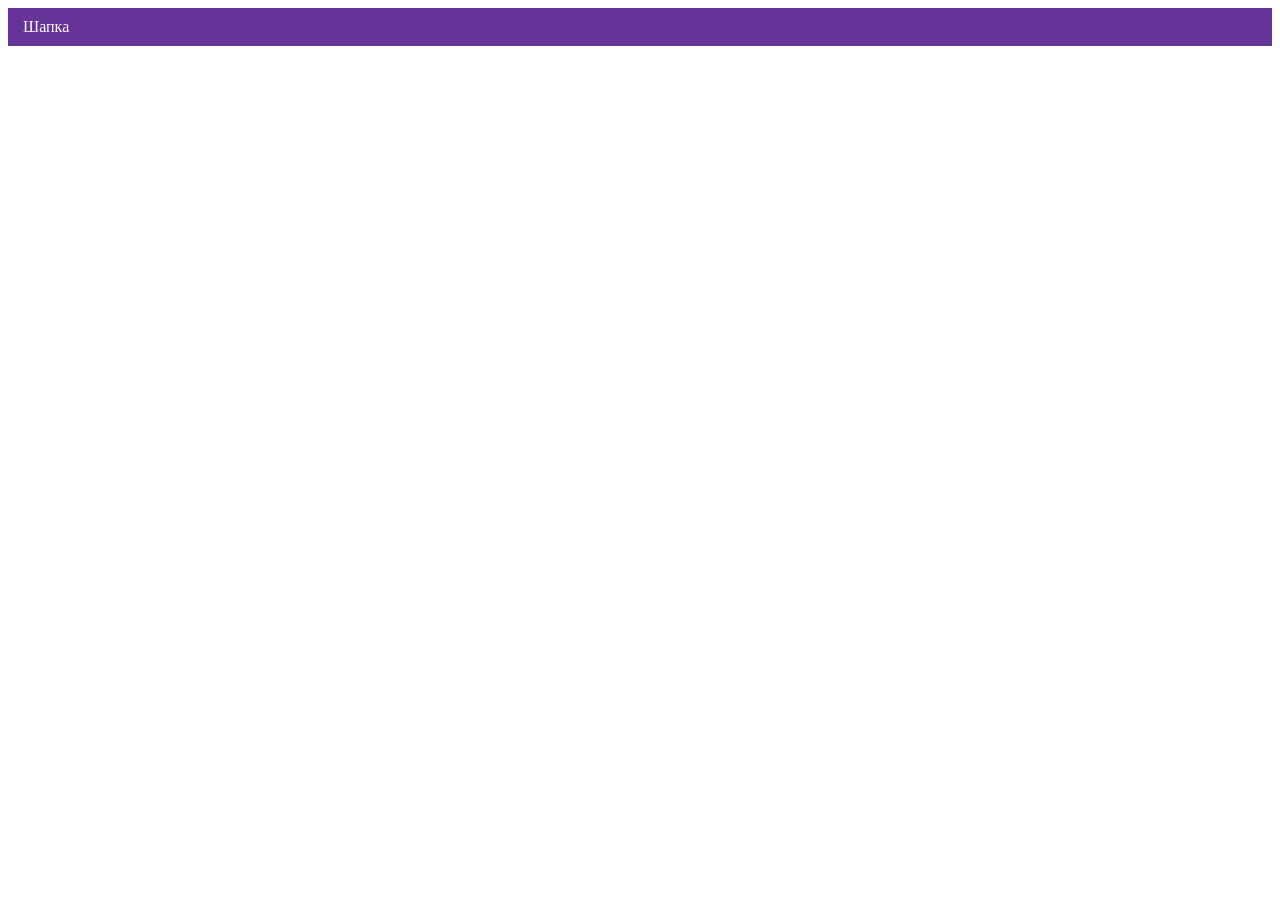
==== index.html @ cd7aca1b "Deploying to gh-pages from @ htmlacademy-adaptive/2520785-cat-energy-2@93a1eac85965c2b745ac8c2074617" ====
<!DOCTYPE html><html class="page" lang="ru"><head><meta charset="UTF-8"><title>Название проекта</title><meta name="viewport" content="width=device-width,initial-scale=1"><link rel="stylesheet" href="styles/styles.css"><script src="scripts/index.js" defer="defer"></script></head><body class="page__body"><header class="header">Шапка</header></body></html>
---- styles/styles.css ----
.header{color:#fff;background-color:#639;padding:10px 15px}
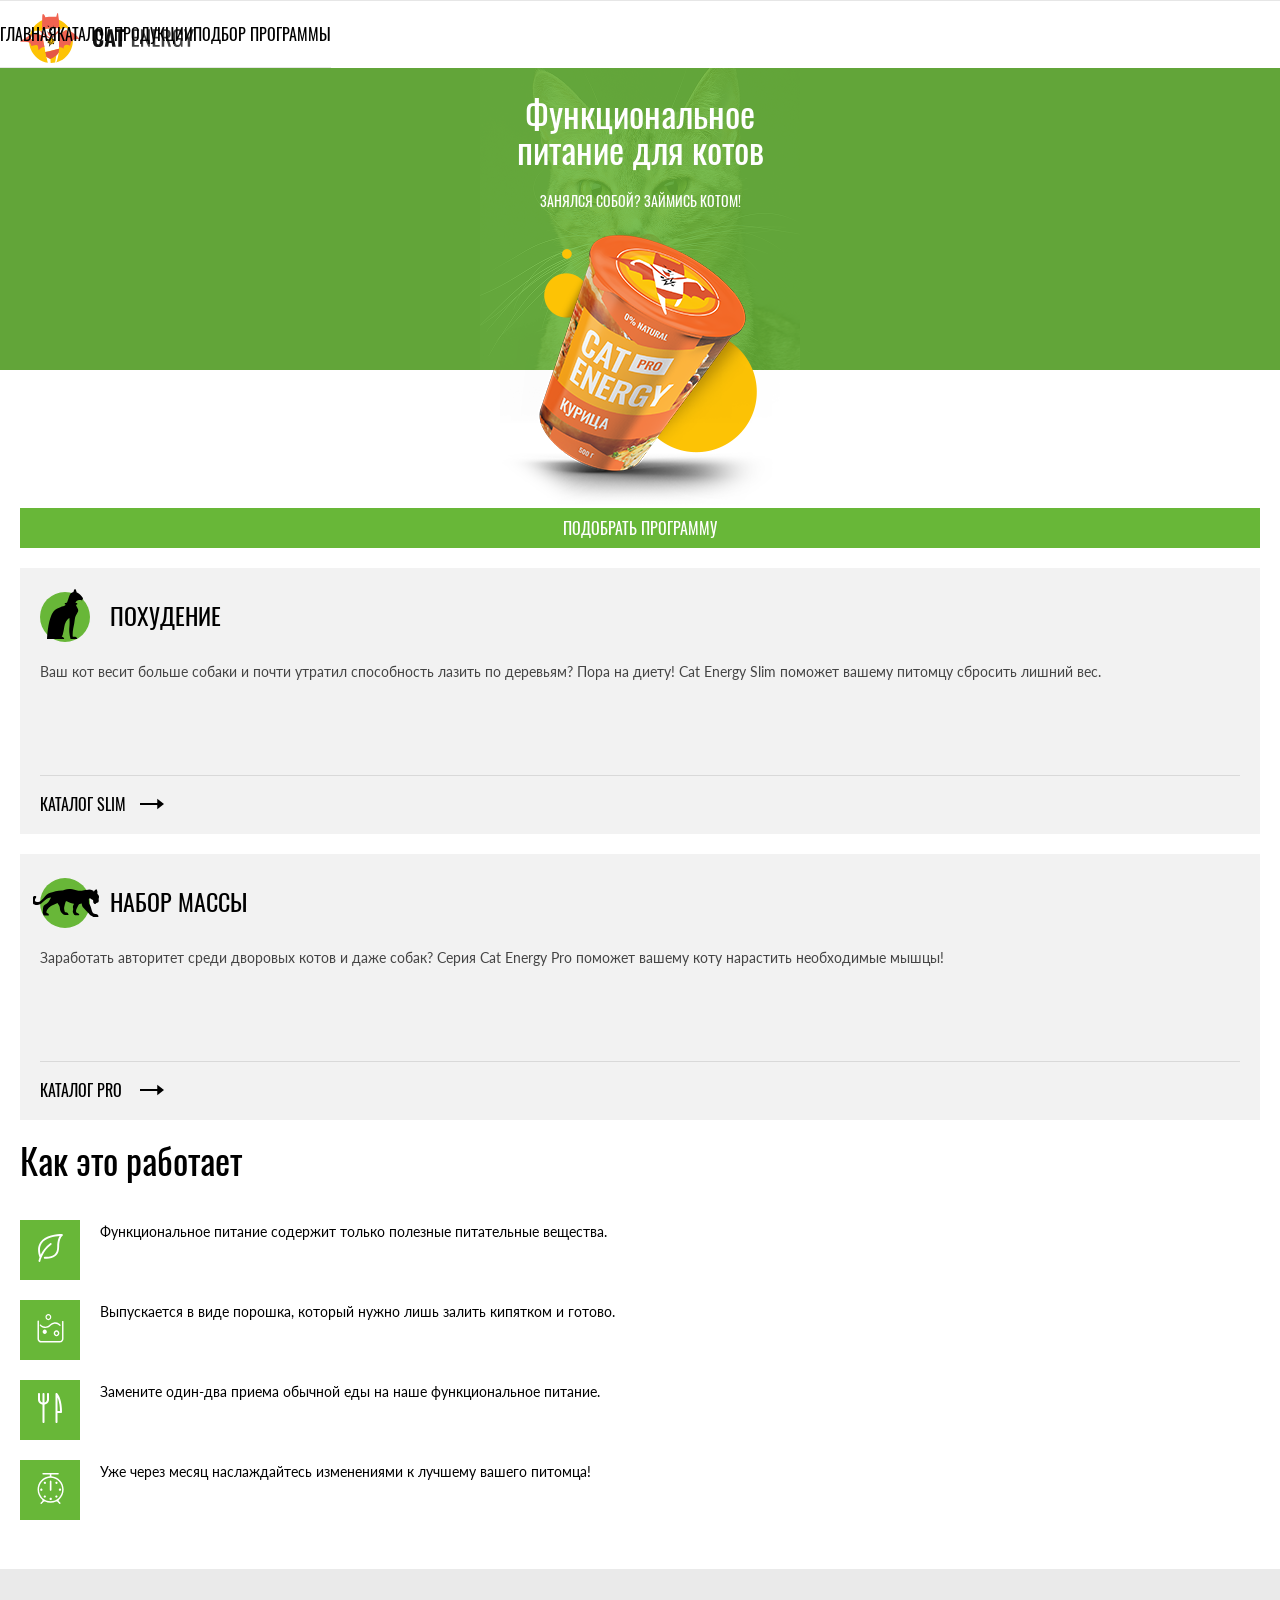
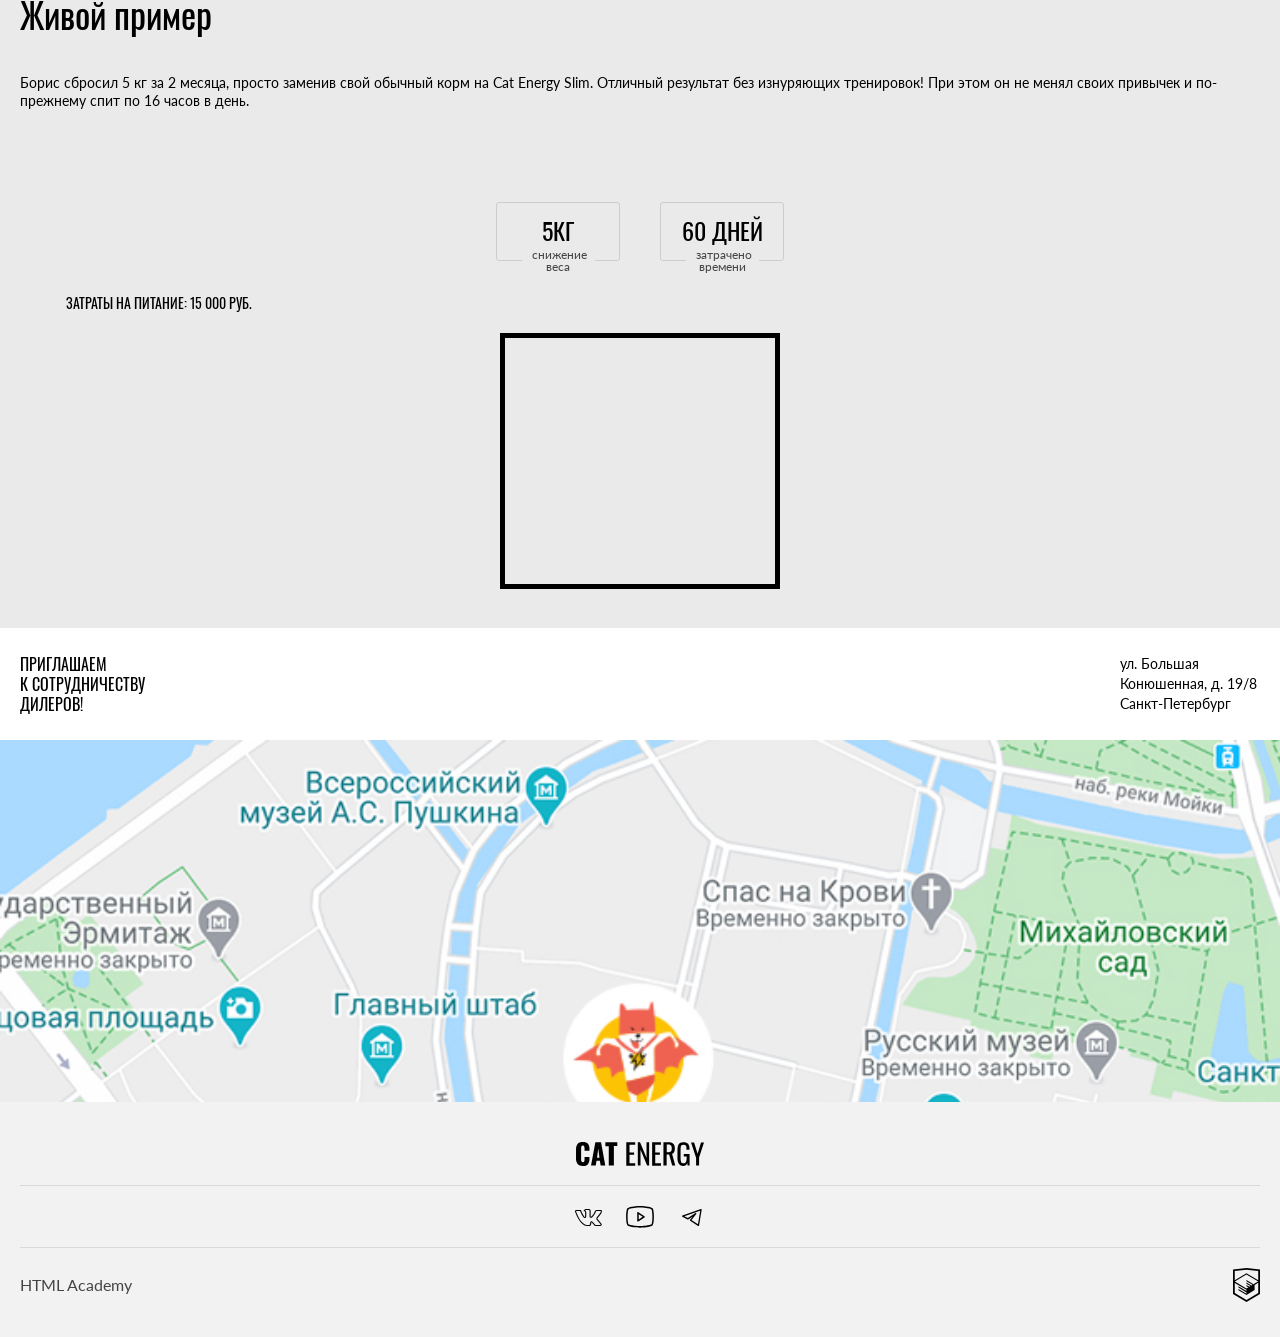
==== commit 9c3f1748: "Deploying to gh-pages from @ htmlacademy-adaptive/2520785-cat-energy-2@ccb6a900a3349c377609e017185e6" ====
--- a/index.html
+++ b/index.html
@@ -1 +1 @@
-<!DOCTYPE html><html class="page" lang="ru"><head><meta charset="UTF-8"><title>Название проекта</title><meta name="viewport" content="width=device-width,initial-scale=1"><link rel="stylesheet" href="styles/styles.css"><script src="scripts/index.js" defer="defer"></script></head><body class="page__body"><header class="header">Шапка</header></body></html>+<!DOCTYPE html><html class="page" lang="ru"><head><meta charset="UTF-8"><title>Название проекта</title><meta name="viewport" content="width=device-width,initial-scale=1"><link rel="stylesheet" href="styles/styles.css"><script src="scripts/index.js" defer="defer"></script></head><body class="page__body"><header class="header"><a class="logo header__logo" href="#"><picture><source media="(min-width: 1440px)" srcset="./images/logo/desktop.svg"><source media="(min-width: 768px)" srcset="./images/logo/tablet.svg"><img class="logo__img" src="./images/logo/mobile.svg" alt="Логотип"></picture></a><nav class="nav nav--closed"><button class="nav__toggle"><span class="visually-hidden"></span></button><ul class="nav__list menu"><li class="menu__item"><a href="#" class="menu__link">главная</a></li><li class="menu__item"><a href="#" class="menu__link">каталог продукции</a></li><li class="menu__item"><a href="#" class="menu__link">подбор программы</a></li></ul></nav></header><main><section class="product"><div class="product__wrapper"><div class="product__block"><h1 class="product__title">Функциональное питание для котов</h1><p class="product__text">занялся собой? займись котом!</p></div></div><a class="product__button" href="#">подобрать программу</a></section><section class="programs"><h2 class="visually-hidden"></h2><ul class="program__list"><li class="program__item program"><h3 class="program__title program--slim">похудение</h3><p class="program__text">Ваш кот весит больше собаки и почти утратил способность лазить по деревьям? Пора на диету! Cat Energy Slim поможет вашему питомцу сбросить лишний вес.</p><a class="program__link" href="#">каталог slim</a></li></ul></section><section class="programs"><h2 class="visually-hidden"></h2><ul class="program__list"><li class="program__item program"><h3 class="program__title program--gain">набор массы</h3><p class="program__text">Заработать авторитет среди дворовых котов и даже собак? Серия Cat Energy Pro поможет вашему коту нарастить необходимые мышцы!</p><a class="program__link" href="#">каталог pro</a></li></ul></section><section class="info"><h2 class="visually-hidden"></h2><ul class="info__list"><h3 class="info__title">Как это работает</h3><li class="info__item info--nutrients">Функциональное питание содержит только полезные питательные вещества.</li><li class="info__item info--powder">Выпускается в виде порошка, который нужно лишь залить кипятком и готово.</li><li class="info__item info--eat">Замените один-два приема обычной еды на наше функциональное питание.</li><li class="info__item info--changes">Уже через месяц наслаждайтесь изменениями к лучшему вашего питомца!</li></ul></section><section class="result"><h2 class="result__title">Живой пример</h2><p class="result__text">Борис сбросил 5 кг за 2 месяца, просто заменив свой обычный корм на Cat Energy Slim. Отличный результат без изнуряющих тренировок! При этом он не менял своих привычек и по-прежнему спит по 16 часов в день.</p><div class="result__block"><dl class="result__list"><dt class="result__item">5кг</dt><dd class="result__activity">снижение веса</dd></dl><dl class="result__list"><dt class="result__item">60 дней</dt><dd class="result__activity">затрачено времени</dd></dl></div><p class="result__cost">затраты на питание: 15 000 руб.</p><div class="result__wrap"></div></section></main><footer class="footer"><div class="footer__invite"><address class="footer__address"><p class="footer__text">приглашаем к&nbsp;сотрудничеству дилеров!</p><p class="footer__address__text">ул. Большая Конюшенная, д. 19/8 Санкт-Петербург</p></address></div><div class="footer__map"><div class="footer__map__google"><iframe class="footer__map__card" src="https://www.google.com/maps/embed?pb=!1m18!1m12!1m3!1d1998.599104784696!2d30.320508377668784!3d59.93879417491515!2m3!1f0!2f0!3f0!3m2!1i1024!2i768!4f13.1!3m3!1m2!1s0x4696310fca5afc31%3A0xa24b26c0d196de71!2z0JHQvtC70YzRiNCw0Y8g0JrQvtC90Y7RiNC10L3QvdCw0Y8g0YPQuy4sIDE5LCDQodCw0L3QutGCLdCf0LXRgtC10YDQsdGD0YDQsywgMTkxMTg2!5e0!3m2!1sru!2sru!4v1745087944898!5m2!1sru!2sru" width="320" height="362" style="border:0;" allowfullscreen="" loading="lazy" referrerpolicy="no-referrer-when-downgrade"></iframe></div><div class="footer__map__static"><picture><source media="(min-width: 1440px)" srcset="./images/map/footer-map-desktop.jpg"><source media="(min-width: 768px)" srcset="./images/map/footer-map-tablet.jpg"><img class="footer__map__picture" src="./images/map/footer-map-mobile.jpg" alt="Карта"></picture></div></div><div class="footer__block"><a class="footer__block__logo" href="#"><svg width="128" height="24" viewBox="0 0 128 24" xmlns="http://www.w3.org/2000/svg"><g clip-path="url(#clip0_156807_322)"><path d="M1.6236 21.9574C0.489608 20.2815 -0.0733133 18.2722 0.0213584 16.2383V7.7617C-0.115966 5.70593 0.411707 3.66097 1.52346 1.94043C2.62499 0.612766 4.32737 0 6.83086 0C9.33436 0 10.9366 0.612766 11.938 1.73617C13.0252 3.15904 13.56 4.9407 13.4401 6.74043V8.78298H8.53324V6.43404C8.57287 5.73932 8.47057 5.04378 8.23282 4.39149C8.10574 4.12819 7.90433 3.90969 7.65449 3.76409C7.40465 3.61849 7.11781 3.55245 6.83086 3.57447C6.12989 3.57447 5.62919 3.77872 5.42891 4.28936C5.20237 5.015 5.10073 5.77516 5.12849 6.53617V17.4638C5.0756 18.2022 5.21373 18.9417 5.52905 19.6085C5.72933 20.1192 6.23003 20.3234 6.931 20.3234C7.63198 20.3234 8.03254 20.1192 8.23282 19.6085C8.4605 18.9183 8.56232 18.1914 8.53324 17.4638V15.0128H13.4401V17.0553C13.5419 18.8844 13.0103 20.6918 11.938 22.1617C10.9366 23.3872 9.23422 24 6.83086 24C4.42751 23.8979 2.62499 23.2851 1.6236 21.9574Z"/><path d="M19.3483 0.306396H25.0563L29.2622 23.5915H24.6557L23.8546 18.6894H20.55L19.7489 23.5915H15.0423L19.3483 0.306396ZM23.454 15.6255L22.2524 6.53618L21.0507 15.6255H23.454Z"/><path d="M32.767 4.18725H29.3623V0.306396H41.2789V4.08512H37.8742V23.5915H32.767V4.18725Z"/><path d="M50.3916 0.306396H59.2039V2.75746H53.496V10.417H58.1024V12.766H53.496V21.3447H59.2039V23.6936H50.2915V0.306396H50.3916Z"/><path d="M61.8076 0.306396H64.0107L70.5198 15.7277V0.306396H73.1234V23.5915H71.1206L64.5114 7.65959V23.5915H61.8076V0.306396Z"/><path d="M76.1276 0.306396H84.9399V2.75746H79.2319V10.417H83.8383V12.766H79.2319V21.3447H84.9399V23.6936H76.1276V0.306396Z"/><path d="M87.5435 0.306296H92.1499C93.962 0.178639 95.7629 0.682798 97.2571 1.73608C98.3586 2.65523 98.8593 4.28927 98.8593 6.43396C98.8593 9.39566 97.958 11.234 96.0554 11.8467L99.2599 23.4893H96.1555L93.1513 12.5616H90.6478V23.4893H87.4434V0.306296H87.5435ZM91.9497 10.3148C92.982 10.4016 94.011 10.1121 94.8537 9.49778C95.4546 8.98715 95.755 7.96587 95.755 6.43396C95.7827 5.67295 95.6811 4.91279 95.4546 4.18715C95.2292 3.66645 94.8421 3.23582 94.353 2.96162C93.6633 2.64108 92.9062 2.50069 92.1499 2.5531H90.748V10.2127H91.9497V10.3148Z"/><path d="M102.865 21.8554C101.824 20.0697 101.335 18.0053 101.463 15.932V8.17025C101.438 6.69026 101.607 5.21349 101.964 3.77876C102.299 2.70664 102.967 1.77469 103.866 1.12344C104.984 0.448453 106.274 0.128462 107.571 0.204291C109.674 0.204291 111.177 0.714929 112.078 1.83833C113.115 3.32172 113.61 5.12795 113.48 6.94472V7.76174H110.476V7.04684C110.48 6.19152 110.413 5.33736 110.275 4.49365C110.191 3.96049 109.903 3.48313 109.474 3.16599C108.911 2.78921 108.243 2.60993 107.571 2.65535C106.853 2.60843 106.143 2.82587 105.569 3.26812C105.333 3.47055 105.141 3.71989 105.003 4.00086C104.865 4.28184 104.785 4.58853 104.768 4.90216C104.636 5.81517 104.569 6.73673 104.567 7.65961V16.3405C104.493 17.663 104.698 18.9863 105.168 20.2213C105.569 21.0383 106.37 21.3447 107.571 21.3447C108.046 21.405 108.527 21.3208 108.955 21.1028C109.383 20.8847 109.737 20.5425 109.975 20.1192C110.504 18.8277 110.743 17.432 110.676 16.0341V14.4H107.772V12.0511H113.58V23.5915H111.577L111.277 20.9362C111.014 21.8261 110.467 22.601 109.724 23.1376C108.98 23.6742 108.081 23.9419 107.171 23.8979C106.343 23.9475 105.517 23.7869 104.765 23.4304C104.014 23.0739 103.361 22.5327 102.865 21.8554Z"/><path d="M119.989 15.4212L115.082 0.408447H118.086L121.591 11.6425L124.996 0.408447H128L123.093 15.4212V23.5914H120.089V15.4212H119.989Z"/></g><defs><clipPath id="clip0_156807_322"><rect width="128" height="24"/></clipPath></defs></svg></a><ul class="footer__logo__list"><li class="footer__logo__item"><a class="footer__logo__wrap" href="vkontakte.ru"><svg width="28" height="22" viewBox="0 0 28 22" xmlns="http://www.w3.org/2000/svg"><path d="M1 5.33876C1 4.48373 1.5151 4.02268 2.54531 3.95562L6.51515 3.98077C6.78158 3.98077 6.95921 4.10651 7.04802 4.35799C7.45655 5.61538 7.91392 6.70094 8.42014 7.61465C8.92637 8.52835 9.58801 9.58038 10.4051 10.7707C10.4761 10.9216 10.5916 10.997 10.7514 10.997C10.8758 10.997 10.9735 10.9384 11.0445 10.821L11.1244 10.5444L11.1511 6.19379C11.1511 5.89201 11.0756 5.69083 10.9246 5.59024C10.7736 5.48965 10.4939 5.4142 10.0853 5.36391C9.76563 5.31361 9.60577 5.12919 9.60577 4.81065C9.60577 4.74359 9.61465 4.69329 9.63241 4.65976C10.0054 3.57002 11.0711 3.02515 12.8296 3.02515L14.3216 3C14.9966 3 15.5561 3.15927 16.0001 3.47781C16.4442 3.79635 16.6662 4.29931 16.6662 4.98669V10.6953C16.7906 10.7791 16.906 10.821 17.0126 10.821C17.279 10.821 17.5099 10.6701 17.7053 10.3683C19.6592 7.78649 20.716 6.05966 20.8759 5.18787C20.8759 5.1711 20.8936 5.12919 20.9291 5.06213C21.0535 4.81065 21.2577 4.5927 21.5419 4.40828C21.8261 4.22387 22.0748 4.09813 22.288 4.03107C22.359 3.99753 22.4389 3.98077 22.5277 3.98077H26.6574L26.9239 4.00592C27.2791 4.00592 27.5544 4.16519 27.7498 4.48373C27.8209 4.58432 27.8697 4.69329 27.8964 4.81065C27.923 4.92801 27.9408 5.04536 27.9496 5.16272C27.9585 5.28008 27.963 5.34714 27.963 5.36391V5.53994C27.8386 6.22732 27.5233 6.9608 27.0171 7.74038C26.5109 8.51997 25.867 9.36243 25.0855 10.2678C24.304 11.1731 23.8155 11.7682 23.6201 12.0533C23.4603 12.2544 23.3803 12.4389 23.3803 12.6065C23.3803 12.7406 23.4514 12.8915 23.5935 13.0592L27.4834 17.6864C27.6965 17.9546 27.8031 18.248 27.8031 18.5666C27.8031 18.9522 27.6432 19.2707 27.3235 19.5222C27.0038 19.7737 26.6219 19.9162 26.1779 19.9497L25.7249 19.9749H21.6752C21.6574 19.9749 21.6219 19.979 21.5686 19.9874C21.5153 19.9958 21.4798 20 21.462 20C21.0712 20 20.7071 19.8407 20.3696 19.5222C20.2453 19.3881 19.4105 18.3989 17.8652 16.5547C17.7764 16.4374 17.652 16.3284 17.4922 16.2278C17.4211 16.4961 17.3279 16.8817 17.2124 17.3846C17.097 17.8876 17.0126 18.248 16.9593 18.466L16.8794 18.8935C16.7018 19.4803 16.3287 19.8323 15.7604 19.9497L15.3874 19.9749H12.7763C11.3021 19.9749 9.83224 19.3378 8.36686 18.0636C6.90148 16.7894 5.58264 15.1423 4.41034 13.122C3.23803 11.1018 2.14566 8.75049 1.13322 6.06805C1.04441 5.8501 1 5.607 1 5.33876ZM17.0126 11.8521C16.6396 11.8521 16.3021 11.7557 16.0001 11.5629C15.6982 11.3701 15.5472 11.106 15.5472 10.7707V4.98669C15.5472 4.65138 15.4584 4.41248 15.2808 4.26997C15.1032 4.12747 14.7923 4.05621 14.3483 4.05621L12.8296 4.10651C12.0658 4.10651 11.4886 4.23225 11.0978 4.48373C11.8793 4.8358 12.2701 5.40582 12.2701 6.19379V10.6198C12.2346 11.039 12.0569 11.3868 11.7372 11.6635C11.4175 11.9401 11.0623 12.0784 10.6715 12.0784C10.1386 12.0784 9.7301 11.8353 9.44591 11.3491C8.06046 9.37081 7.03025 7.4931 6.35529 5.71598L6.1155 5.06213L2.57195 5.03698C2.34104 5.03698 2.21227 5.04956 2.18562 5.0747C2.15898 5.09985 2.14566 5.1711 2.14566 5.28846C2.14566 5.43935 2.16342 5.59862 2.19895 5.76627L2.75845 7.17456C4.25048 10.8126 5.87127 13.6795 7.62085 15.7751C9.37042 17.8708 11.0889 18.9186 12.7763 18.9186H15.4406C15.5472 18.9186 15.6271 18.8893 15.6804 18.8306C15.7337 18.7719 15.7781 18.6588 15.8136 18.4911L15.8669 18.2396L16.3732 16.0266C16.5152 15.7249 16.6396 15.5237 16.7462 15.4231C16.9415 15.2387 17.1725 15.1465 17.4389 15.1465C17.8652 15.1465 18.3003 15.3895 18.7444 15.8757L21.0091 18.5917C21.1512 18.8097 21.3022 18.9186 21.462 18.9186H25.8581C26.391 18.9186 26.6574 18.7929 26.6574 18.5414C26.6574 18.4576 26.6308 18.3738 26.5775 18.2899L22.7142 13.7382C22.4123 13.3861 22.2613 13.0089 22.2613 12.6065C22.2613 12.2041 22.4034 11.8185 22.6876 11.4497C22.9185 11.1144 23.367 10.557 24.0331 9.77737C24.6992 8.99778 25.2809 8.26849 25.7782 7.5895C26.2756 6.9105 26.6042 6.29438 26.764 5.74112L26.8439 5.4142C26.8262 5.38067 26.8173 5.32618 26.8173 5.25074C26.8173 5.1753 26.8084 5.11243 26.7907 5.06213H22.6077C22.3412 5.16272 22.1281 5.31361 21.9682 5.51479L21.8084 5.9926C21.3643 7.14941 20.2009 8.93491 18.3181 11.3491C17.9451 11.6844 17.5099 11.8521 17.0126 11.8521Z"/></svg></a></li><li class="footer__logo__item"><a class="footer__logo__wrap" href="youtube.ru"><svg width="28" height="22" viewBox="0 0 24 19" xmlns="http://www.w3.org/2000/svg"><path d="M15.8509 8.79275L10.6145 5.30184C10.5159 5.23691 10.4016 5.19985 10.2837 5.19459C10.1657 5.18934 10.0486 5.21608 9.94459 5.27198C9.84061 5.32789 9.75368 5.41087 9.69302 5.51215C9.63236 5.61343 9.60022 5.72924 9.6 5.84729V12.8291C9.60013 12.9481 9.6327 13.0648 9.69421 13.1667C9.75572 13.2686 9.84384 13.3518 9.94909 13.4073C10.0524 13.4631 10.1691 13.4895 10.2864 13.4837C10.4037 13.478 10.5172 13.4402 10.6145 13.3746L15.8509 9.88366C15.9409 9.82395 16.0148 9.7429 16.0658 9.64772C16.1169 9.55255 16.1436 9.44621 16.1436 9.3382C16.1436 9.23019 16.1169 9.12385 16.0658 9.02868C16.0148 8.93351 15.9409 8.85245 15.8509 8.79275ZM10.9091 11.6073V7.06911L14.3127 9.3382L10.9091 11.6073ZM23.3891 3.04366C23.2942 2.67547 23.1131 2.33511 22.8609 2.05061C22.6086 1.76611 22.2924 1.54561 21.9382 1.40729C18.2182 -0.0217993 12.2509 1.91553e-05 12 1.91553e-05C11.7491 1.91553e-05 5.78182 -0.0217993 2.06182 1.40729C1.70764 1.54561 1.3914 1.76611 1.13914 2.05061C0.886889 2.33511 0.705838 2.67547 0.610909 3.04366C0.327273 4.11275 0 6.07638 0 9.3382C0 12.6 0.327273 14.5637 0.610909 15.6327C0.705838 16.0009 0.886889 16.3413 1.13914 16.6258C1.3914 16.9103 1.70764 17.1308 2.06182 17.2691C5.78182 18.6982 11.7491 18.6764 12 18.6764H12.0764C12.8291 18.6764 18.3927 18.6327 21.9382 17.2691C22.2924 17.1308 22.6086 16.9103 22.8609 16.6258C23.1131 16.3413 23.2942 16.0009 23.3891 15.6327C23.6727 14.5637 24 12.6 24 9.3382C24 6.07638 23.6727 4.11275 23.3891 3.04366ZM22.1236 15.3055C22.0807 15.472 21.999 15.6259 21.8853 15.7548C21.7715 15.8838 21.6289 15.984 21.4691 16.0473C17.9782 17.3891 12.0655 17.3673 12 17.3673C11.9345 17.3673 6.02182 17.3891 2.53091 16.0473C2.37107 15.984 2.22846 15.8838 2.11471 15.7548C2.00096 15.6259 1.91929 15.472 1.87636 15.3055C1.61455 14.3018 1.30909 12.4582 1.30909 9.3382C1.30909 6.2182 1.61455 4.37457 1.87636 3.37093C1.91929 3.20445 2.00096 3.05047 2.11471 2.92156C2.22846 2.79264 2.37107 2.69243 2.53091 2.62911C6.02182 1.28729 11.9345 1.30911 12 1.30911C12.0655 1.30911 17.9782 1.28729 21.4691 2.62911C21.6289 2.69243 21.7715 2.79264 21.8853 2.92156C21.999 3.05047 22.0807 3.20445 22.1236 3.37093C22.3855 4.37457 22.6909 6.2182 22.6909 9.3382C22.6909 12.4582 22.3855 14.3018 22.1236 15.3055Z"/></svg></a></li><li class="footer__logo__item"><a class="footer__logo__wrap" href="telegram.ru"><svg width="28" height="22" viewBox="0 0 28 22" xmlns="http://www.w3.org/2000/svg"><path clip-rule="evenodd" d="M23.4608 3.15291C23.6393 3.30222 23.7255 3.5349 23.6872 3.76448L21.0611 19.5214C21.0244 19.7411 20.8789 19.9273 20.6745 20.0159C20.47 20.1045 20.2346 20.0833 20.0493 19.9597L12.1708 14.7074C12.0177 14.6054 11.9145 14.4437 11.8862 14.2619C11.858 14.08 11.9074 13.8947 12.0223 13.751L14.633 10.4877L10.273 13.3944C10.077 13.525 9.82597 13.5407 9.61524 13.4353L4.36293 10.8092C4.12769 10.6915 3.98535 10.4449 4.0012 10.1824C4.01705 9.91983 4.18804 9.6921 4.43573 9.60364L22.8188 3.03826C23.038 2.95998 23.2822 3.00359 23.4608 3.15291ZM6.32626 10.3228L9.86168 12.0905L17.4231 7.0495C17.6925 6.86994 18.0525 6.91349 18.2712 7.1521C18.49 7.3907 18.5022 7.75314 18.3 8.00591L13.495 14.0121L19.9328 18.3039L22.2083 4.65058L6.32626 10.3228Z"/></svg></a></li></ul><div class="footer__academy__block"><a class="footer__academy__link" href="#"><p class="footer__academy">HTML Academy</p></a><a class="footer__academy__link footer__academy__link--color" href="#"><svg width="27" height="34" viewBox="0 0 27 34" xmlns="http://www.w3.org/2000/svg"><path d="M13.6426 0.0157537L13.5 0L0 1.40733V26.0129L13.5 34L27 26.0129V1.40733L13.6426 0.0157537ZM25.2344 25.0151L13.5 31.9573L1.76561 25.0151V14.9293L13.4507 21.8451L13.4701 23.0984L5.45351 18.3548L5.44295 19.5801L13.4894 24.3885L13.5088 25.675L5.46408 20.9174L5.45351 22.1427L13.5 26.9511L21.6239 22.1182V20.8929V16.909L25.2432 14.7595L25.2344 25.0151ZM25.2344 13.4519L22.0147 15.3319L20.5325 16.2071L13.4666 12.0201L13.456 13.2454L19.4957 16.818L19.4429 16.8495L19.3126 16.9247L18.4536 17.4166L13.4666 14.4689L13.456 15.6942L17.3921 18.0222L16.4591 18.6314L16.438 18.6436L13.4666 16.902L13.456 18.1273L15.4029 19.2615L13.4155 20.4483L1.7973 13.5762L13.4349 6.61831L25.2344 13.4519ZM25.2344 12.2266L13.4401 5.31075L1.76561 12.2196V2.9897L13.5 1.76442L25.2344 2.9897V12.2266Z"/></svg></a></div></div></footer></body></html>
--- a/styles/styles.css
+++ b/styles/styles.css
@@ -1 +1 @@
-.header{color:#fff;background-color:#639;padding:10px 15px}+body{margin:0;font-family:Lato,arial,sans-serif}@font-face{font-family:Lato;font-weight:400;font-style:normal;font-display:swap;src:url(../fonts/lato/Lato-Regular.woff2)format("woff2"),url(../fonts/lato/Lato-Regular.woff)format("woff")}@font-face{font-family:Oswald;font-weight:400;font-style:normal;font-display:swap;src:url(../fonts/oswald/oswaldregular.woff2)format("woff2"),url(../fonts/oswald/oswaldregular.woff)format("woff")}.header{z-index:50;background:url(../images/logo/mobile-text.svg) 50% 23px no-repeat;padding-top:65px;position:relative}@media (width>=768px){.header{background:0 0;padding-top:0}}.header__logo{position:absolute;top:13px;left:20px}.nav{position:relative}.nav__toggle{background-color:#fff;background-image:url(../images/mobile-open.svg);background-position:50%;background-repeat:no-repeat;background-size:auto;border:none;width:24px;height:24px;display:none;position:absolute;top:-50px;right:21px}.nav--closed .nav__toggle{display:block}@media (width>=768px){.nav--closed .nav__toggle{display:none}}.nav--opened .nav__toggle{background-color:#fff;background-image:url(../images/mobile-close.svg);background-position:50%;background-repeat:no-repeat;background-size:auto;display:block}@media (width>=768px){.nav--opened .nav__toggle{display:none}.nav__list{display:flex}}.nav--closed .nav__list{display:none}@media (width>=768px){.nav--closed .nav__list{display:flex}}.nav--opened .nav__list{background-color:#fff;width:100%;display:block;position:absolute}@media (width>=768px){.nav--opened .nav__list{display:flex}}.menu{border-top:1px solid #e6e6e6;margin:0;padding:0;list-style:none}.menu__item{border-bottom:1px solid #e6e6e6}.menu__link{letter-spacing:0%;text-transform:uppercase;color:#000;text-align:center;padding:23px 0;font-family:Oswald,arial,sans-serif;font-weight:400;line-height:20px;text-decoration:none;display:block}.product{color:#fff;background-image:url(styles/source/images/rectangle.png);background-repeat:no-repeat;background-size:auto;margin:0;padding:0}.product__wrapper{margin-bottom:3px;padding-bottom:135px;position:relative}.product__wrapper:before{content:"";z-index:20;background:url(../images/product-mobile.png) no-repeat;width:280px;height:270px;position:absolute;bottom:0;left:50%;transform:translate(-50%)}.product__block{background-color:#434246;background-image:url(../images/index-background.jpg);background-position:top;background-repeat:no-repeat;background-size:auto 100%;padding-top:46px;padding-bottom:162px;position:relative}.product__block:before{content:"";opacity:.85;z-index:1;background:#68b738;width:100%;height:100%;position:absolute;top:0;left:0}.product__title{text-align:center;color:#fff;z-index:10;width:270px;margin:-19px auto 27px;font-family:Oswald,arial,sans-serif;font-size:36px;font-weight:400;line-height:36px;position:relative}.product__text{text-align:center;text-transform:uppercase;z-index:10;width:270px;margin:0 auto;font-family:Oswald,arial,sans-serif;font-size:14px;font-weight:400;line-height:14px;position:relative}.product__button{color:#fff;text-transform:uppercase;text-align:center;background-color:#68b738;min-width:260px;margin:0 20px;padding:10px;font-family:Oswald,arial,sans-serif;font-size:16px;font-weight:400;line-height:20px;text-decoration:none;display:block}.product__button:hover{background-color:#5eaa2f}.product__button:active{color:#ffffff4d;background-color:#5eaa2f}.programs{background-color:#f2f2f2;min-height:266px;margin:20px}.program__list{margin:0;padding:0}.program__item{padding:29px 20px 20px;list-style:none}.program__title{color:#000;text-transform:uppercase;margin:0;padding-top:0;padding-left:70px;font-family:Oswald,arial,sans-serif;font-size:24px;font-weight:400;line-height:37px;position:relative}.program__title:before{content:"";z-index:1;background:#68b738;border-radius:50%;width:50px;height:50px;position:absolute;top:-5px;left:0}.program--slim:after{content:url(../images/cat-slim.svg);z-index:1;position:absolute;top:-8px;left:7px}.program--gain:after{content:url(../images/cat-gain.svg);z-index:1;position:absolute;top:5px;left:-7px}.program__text{color:#444;min-height:90px;margin:0 0 19px;padding:29px 0 24px;font-family:Lato,arial,sans-serif;font-size:14px;font-weight:400;line-height:18px;position:relative}.program__text:after{content:"";border-top:1px solid #d9d9d9;width:100%;height:1px;display:block;position:absolute;bottom:0;left:0}.program__link{text-transform:uppercase;color:#000;width:87px;min-height:16px;padding:0 38px 0 0;font-family:Oswald,arial,sans-serif;font-size:16px;font-weight:400;line-height:16px;text-decoration:none;display:block;position:relative}.program__link:before{content:"";background-image:url(../images/arrow.svg);background-position:100%;background-repeat:no-repeat;width:24px;height:12px;transition:width .5s;position:absolute;top:2px;left:calc(100% - 25px)}.program__link:hover{color:#000}.program__link:hover:before{width:32px}.program__link:active{opacity:.3}.info{min-height:380px;margin:0 20px;padding:0 0 49px}.info__list{margin:0;padding:0;list-style:none}.info__title{min-height:40px;margin:0;padding:0 0 40px;font-family:Oswald,arial,sans-serif;font-size:36px;font-weight:400;line-height:40px}.info__item{box-sizing:border-box;min-height:60px;margin:0 0 20px;padding:3px 0 0 80px;font-family:Lato,arial,sans-serif;font-size:14px;font-weight:400;line-height:18px;position:relative}.info__item:last-child{margin-bottom:0}.info__item:before{content:"";background-color:#68b738;justify-content:center;align-items:center;width:60px;height:60px;display:flex;position:absolute;top:0;left:0}.info--nutrients:before{content:url(../images/info/nutrients.svg)}.info--powder:before{content:url(../images/info/powder.svg)}.info--eat:before{content:url(../images/info/eat.svg)}.info--changes:before{content:url(../images/info/changes.svg)}.logo:hover{opacity:.6}.logo:focus{opacity:.6;outline:none}.logo:active{opacity:.3}.result{background-color:#eaeaea;min-height:659px;margin:0;padding:0}.result__title{color:#000;min-height:40px;margin:0;padding:25px 105px 20px 20px;font-family:Oswald,arial,sans-serif;font-size:36px;font-weight:400;line-height:40px}.result__text{min-height:108px;margin:0;padding:20px;font-family:Lato,arial,sans-serif;font-size:14px;font-weight:400;line-height:18px}.result__block{text-align:center;justify-content:center;display:flex}.result__list{width:124px;min-height:70px;margin:0;padding:0 20px 20px}.result__item{color:#000;text-transform:uppercase;border:1px solid #cdcdcd;border-radius:3px;padding-top:15px;padding-bottom:18px;font-family:Oswald,arial,sans-serif;font-size:24px;font-weight:400;line-height:24px}.result__activity{color:#444;background-color:#eaeaea;width:53px;margin:-12px auto 0;padding:0 10px;font-family:Lato,arial,sans-serif;font-size:12px;font-weight:400;line-height:100%}.result__cost{color:#000;text-transform:uppercase;min-height:20px;margin:0;padding:0 66px 20px;font-family:Oswald,arial,sans-serif;font-size:14px;font-weight:400;line-height:20px}.result__wrap{box-sizing:border-box;border:5px solid #000;width:280px;height:256px;margin:0 auto;padding:20px 20px 8px}.footer__address{box-sizing:border-box;justify-content:space-between;margin:0 auto;padding:0 20px;display:flex}.footer__text{text-transform:uppercase;width:140px;min-height:60px;margin:0;padding:26px 0;font-family:Oswald,arial,sans-serif;font-size:16px;font-style:normal;font-weight:400;line-height:20px}.footer__address__text{width:140px;min-height:60px;margin:0;padding:26px 0;font-family:Lato,arial,sans-serif;font-size:14px;font-style:normal;font-weight:400;line-height:20px}.footer__map{height:362px;position:relative;overflow:hidden}.footer__map__static{z-index:10;width:100%;position:absolute;top:0;left:0}.footer__map__card{z-index:50;width:100%;position:relative}.footer__map__picture{object-fit:cover;width:100%;display:block}.footer__block{background-color:#f2f2f2;margin:0;padding:40px 20px 32px}.footer__block__logo{width:128px;margin:0 auto 16px;display:block;position:relative}.footer__block__logo:hover,.footer__block__logo:focus{fill:#3e3e3e}.footer__block__logo:active{fill:#6b6b6b}.footer__logo__list{border-top:1px solid #d9d9d9;border-bottom:1px solid #d9d9d9;justify-content:center;gap:24px;margin:0 0 20px;padding:20px 0 16px;list-style:none;display:flex}.footer__logo__wrap:hover,.footer__logo__wrap:focus{fill:#68b738}.footer__logo__wrap:active{fill:#68b738;opacity:.3}.footer__academy__block{justify-content:space-between;align-items:flex-start;margin:0;display:flex;position:relative}.footer__academy{margin:0;padding-top:7px;font-family:Lato,arial,sans-serif;font-size:16px;font-weight:400;line-height:20px}.footer__academy__link{color:#444;text-decoration:none}.footer__academy__link:hover,.footer__academy__link:focus{fill:#444}.footer__academy__link:active{fill:#444;opacity:.3}.footer__academy__link--color:hover,.footer__academy__link--color:focus{fill:#68b738}.footer__academy__link--color:active{fill:#68b738;opacity:.3}
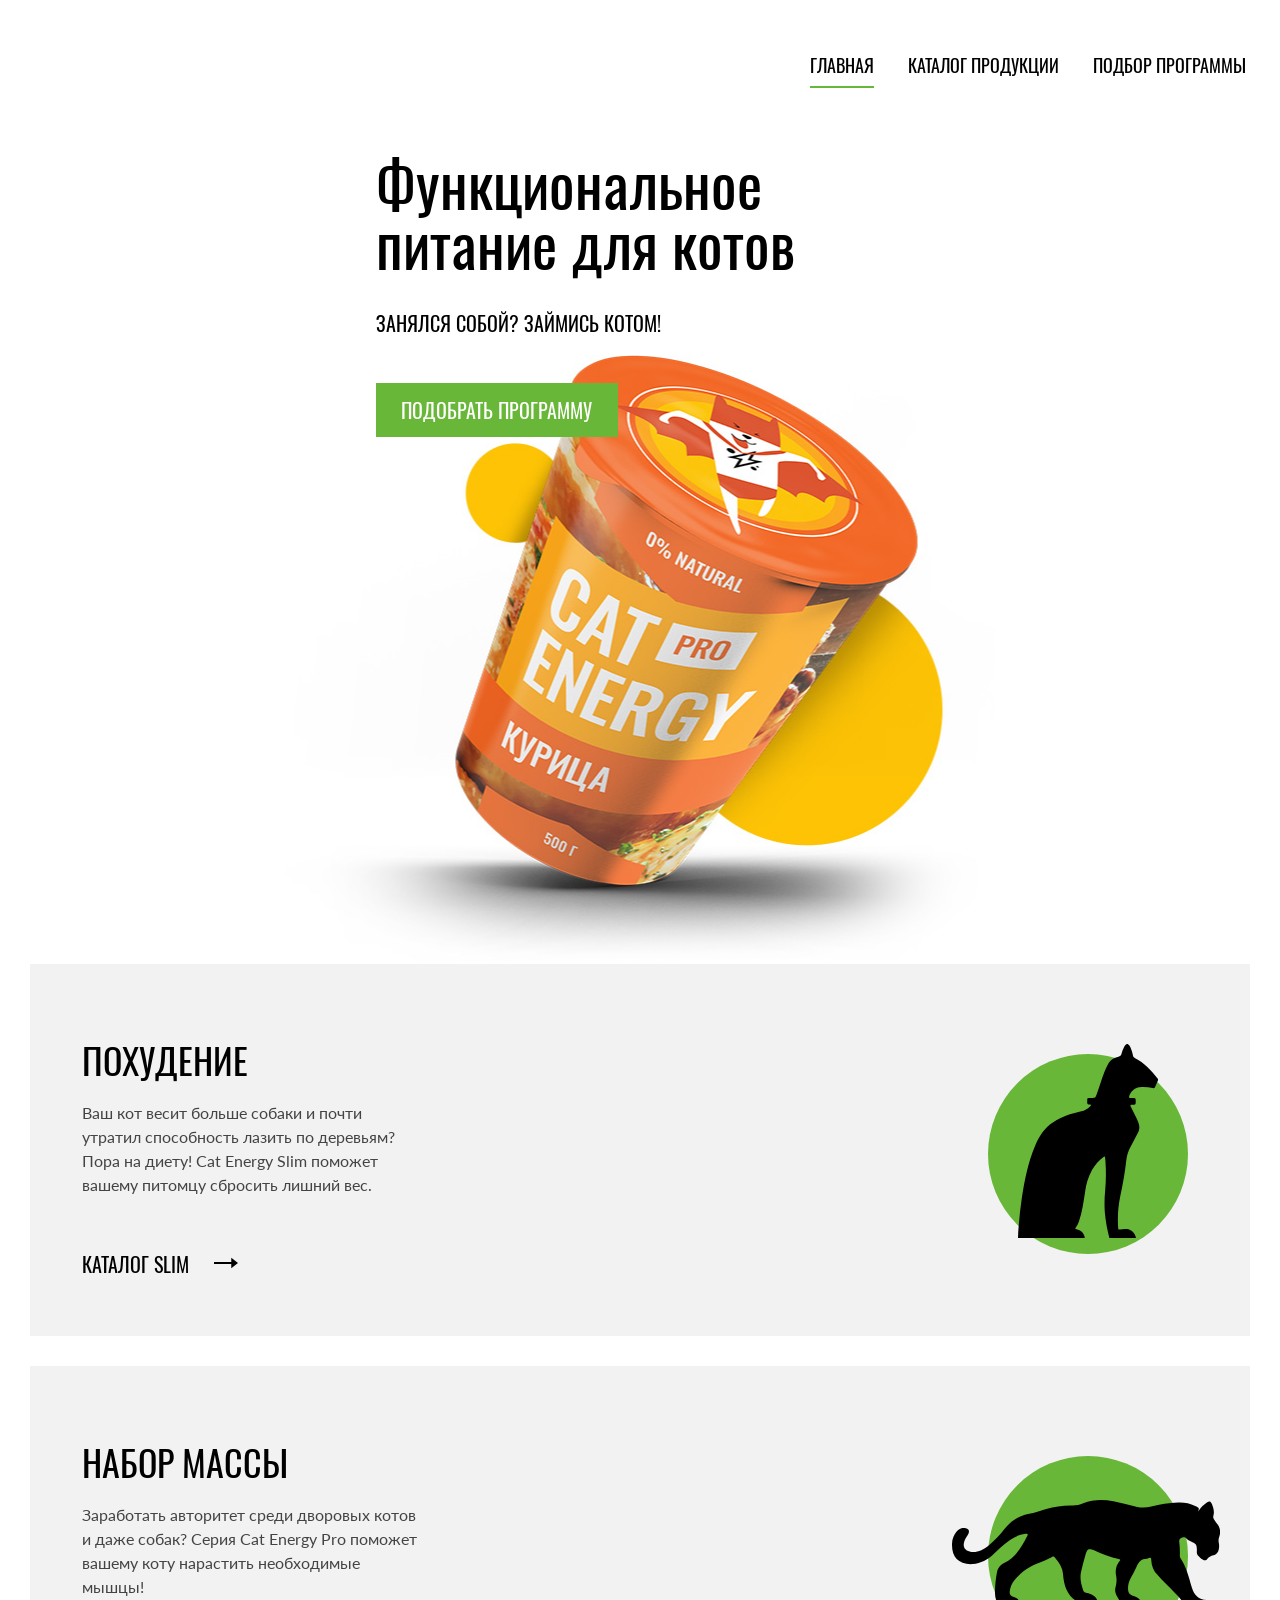
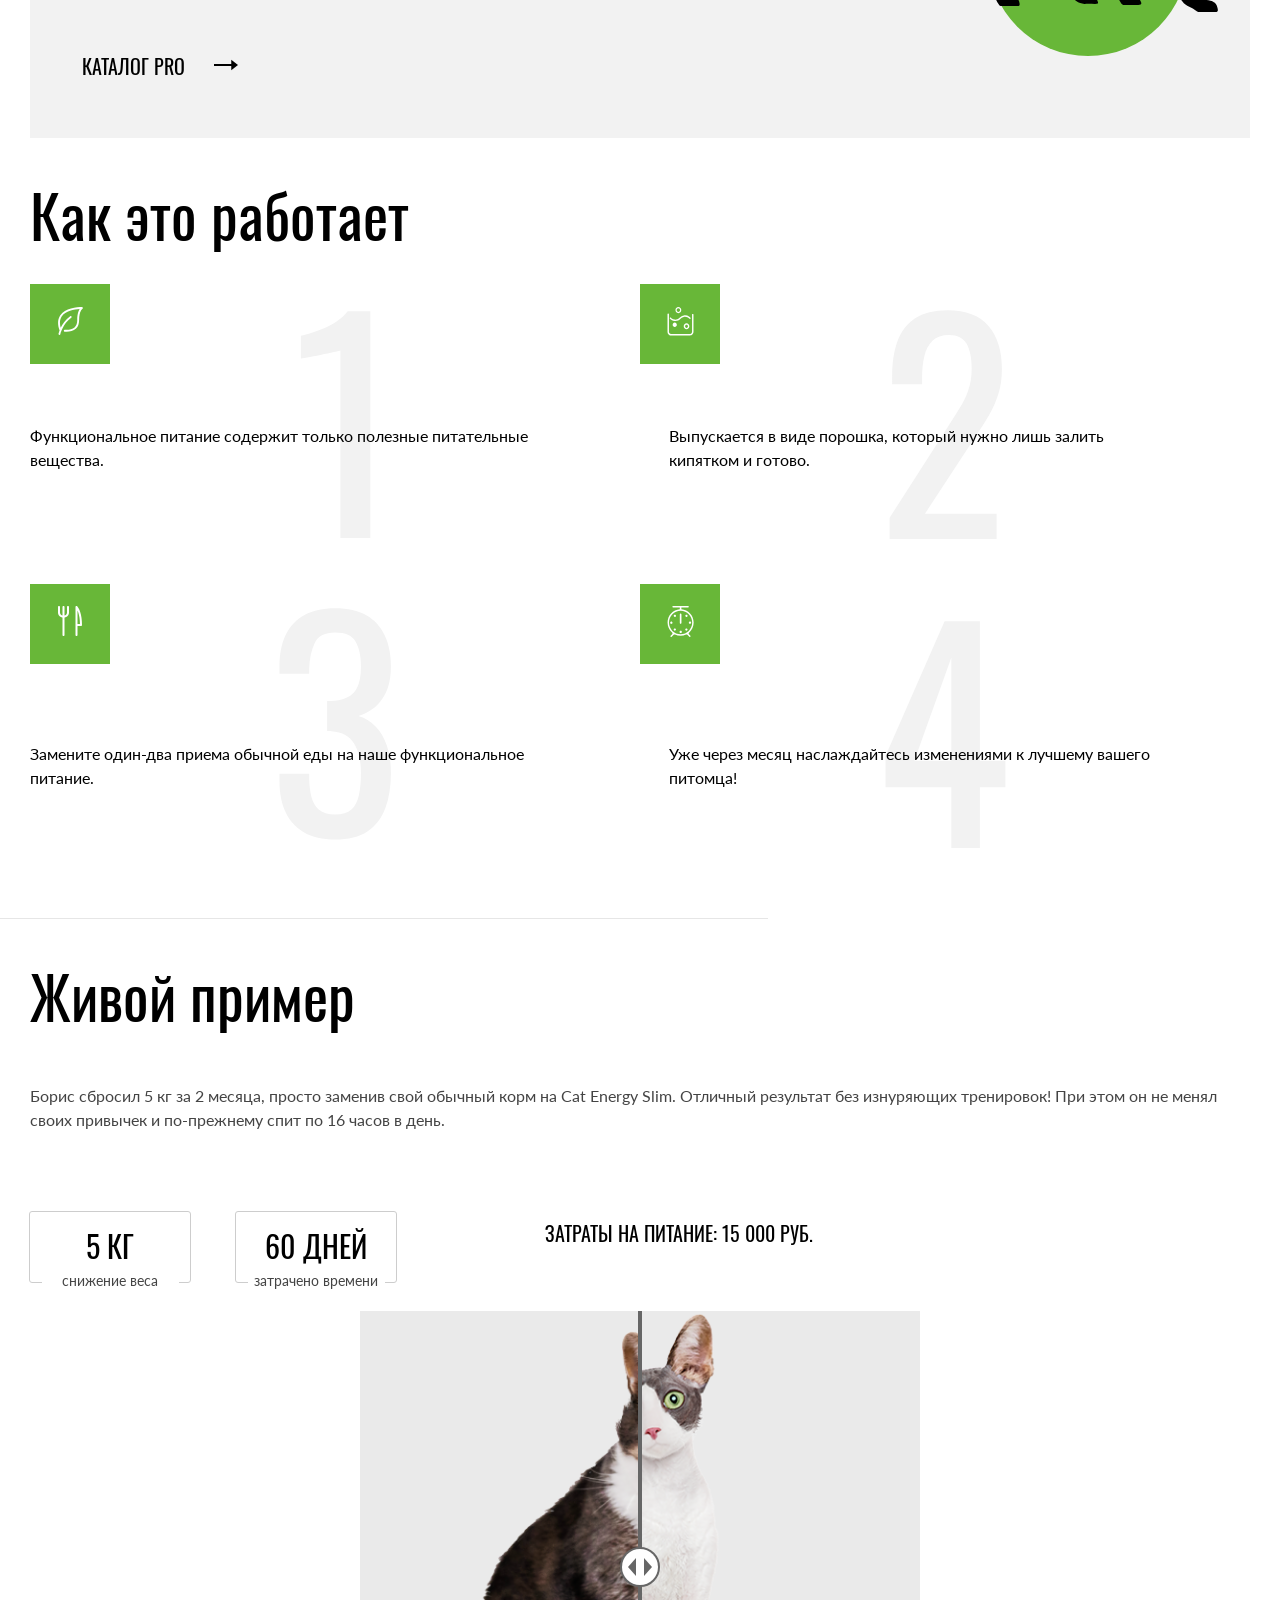
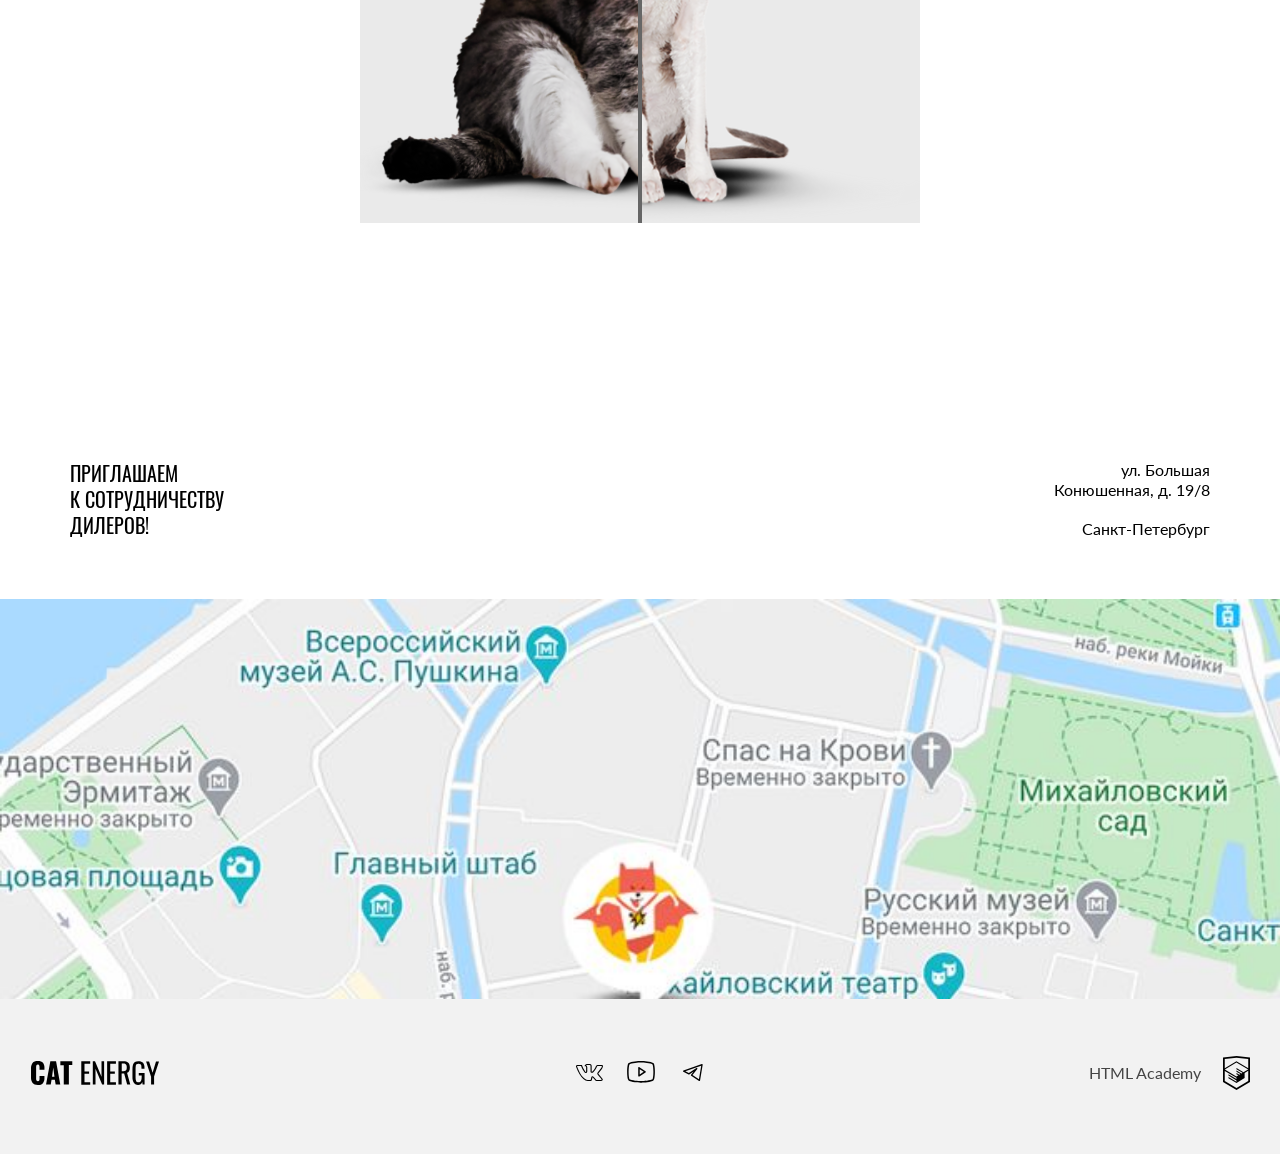
==== commit d45ffc92: "Deploying to gh-pages from @ htmlacademy-adaptive/2520785-cat-energy-2@5e7f9e6dcb07a72a6a30dd6ac64f0" ====
--- a/index.html
+++ b/index.html
@@ -1 +1 @@
-<!DOCTYPE html><html class="page" lang="ru"><head><meta charset="UTF-8"><title>Название проекта</title><meta name="viewport" content="width=device-width,initial-scale=1"><link rel="stylesheet" href="styles/styles.css"><script src="scripts/index.js" defer="defer"></script></head><body class="page__body"><header class="header"><a class="logo header__logo" href="#"><picture><source media="(min-width: 1440px)" srcset="./images/logo/desktop.svg"><source media="(min-width: 768px)" srcset="./images/logo/tablet.svg"><img class="logo__img" src="./images/logo/mobile.svg" alt="Логотип"></picture></a><nav class="nav nav--closed"><button class="nav__toggle"><span class="visually-hidden"></span></button><ul class="nav__list menu"><li class="menu__item"><a href="#" class="menu__link">главная</a></li><li class="menu__item"><a href="#" class="menu__link">каталог продукции</a></li><li class="menu__item"><a href="#" class="menu__link">подбор программы</a></li></ul></nav></header><main><section class="product"><div class="product__wrapper"><div class="product__block"><h1 class="product__title">Функциональное питание для котов</h1><p class="product__text">занялся собой? займись котом!</p></div></div><a class="product__button" href="#">подобрать программу</a></section><section class="programs"><h2 class="visually-hidden"></h2><ul class="program__list"><li class="program__item program"><h3 class="program__title program--slim">похудение</h3><p class="program__text">Ваш кот весит больше собаки и почти утратил способность лазить по деревьям? Пора на диету! Cat Energy Slim поможет вашему питомцу сбросить лишний вес.</p><a class="program__link" href="#">каталог slim</a></li></ul></section><section class="programs"><h2 class="visually-hidden"></h2><ul class="program__list"><li class="program__item program"><h3 class="program__title program--gain">набор массы</h3><p class="program__text">Заработать авторитет среди дворовых котов и даже собак? Серия Cat Energy Pro поможет вашему коту нарастить необходимые мышцы!</p><a class="program__link" href="#">каталог pro</a></li></ul></section><section class="info"><h2 class="visually-hidden"></h2><ul class="info__list"><h3 class="info__title">Как это работает</h3><li class="info__item info--nutrients">Функциональное питание содержит только полезные питательные вещества.</li><li class="info__item info--powder">Выпускается в виде порошка, который нужно лишь залить кипятком и готово.</li><li class="info__item info--eat">Замените один-два приема обычной еды на наше функциональное питание.</li><li class="info__item info--changes">Уже через месяц наслаждайтесь изменениями к лучшему вашего питомца!</li></ul></section><section class="result"><h2 class="result__title">Живой пример</h2><p class="result__text">Борис сбросил 5 кг за 2 месяца, просто заменив свой обычный корм на Cat Energy Slim. Отличный результат без изнуряющих тренировок! При этом он не менял своих привычек и по-прежнему спит по 16 часов в день.</p><div class="result__block"><dl class="result__list"><dt class="result__item">5кг</dt><dd class="result__activity">снижение веса</dd></dl><dl class="result__list"><dt class="result__item">60 дней</dt><dd class="result__activity">затрачено времени</dd></dl></div><p class="result__cost">затраты на питание: 15 000 руб.</p><div class="result__wrap"></div></section></main><footer class="footer"><div class="footer__invite"><address class="footer__address"><p class="footer__text">приглашаем к&nbsp;сотрудничеству дилеров!</p><p class="footer__address__text">ул. Большая Конюшенная, д. 19/8 Санкт-Петербург</p></address></div><div class="footer__map"><div class="footer__map__google"><iframe class="footer__map__card" src="https://www.google.com/maps/embed?pb=!1m18!1m12!1m3!1d1998.599104784696!2d30.320508377668784!3d59.93879417491515!2m3!1f0!2f0!3f0!3m2!1i1024!2i768!4f13.1!3m3!1m2!1s0x4696310fca5afc31%3A0xa24b26c0d196de71!2z0JHQvtC70YzRiNCw0Y8g0JrQvtC90Y7RiNC10L3QvdCw0Y8g0YPQuy4sIDE5LCDQodCw0L3QutGCLdCf0LXRgtC10YDQsdGD0YDQsywgMTkxMTg2!5e0!3m2!1sru!2sru!4v1745087944898!5m2!1sru!2sru" width="320" height="362" style="border:0;" allowfullscreen="" loading="lazy" referrerpolicy="no-referrer-when-downgrade"></iframe></div><div class="footer__map__static"><picture><source media="(min-width: 1440px)" srcset="./images/map/footer-map-desktop.jpg"><source media="(min-width: 768px)" srcset="./images/map/footer-map-tablet.jpg"><img class="footer__map__picture" src="./images/map/footer-map-mobile.jpg" alt="Карта"></picture></div></div><div class="footer__block"><a class="footer__block__logo" href="#"><svg width="128" height="24" viewBox="0 0 128 24" xmlns="http://www.w3.org/2000/svg"><g clip-path="url(#clip0_156807_322)"><path d="M1.6236 21.9574C0.489608 20.2815 -0.0733133 18.2722 0.0213584 16.2383V7.7617C-0.115966 5.70593 0.411707 3.66097 1.52346 1.94043C2.62499 0.612766 4.32737 0 6.83086 0C9.33436 0 10.9366 0.612766 11.938 1.73617C13.0252 3.15904 13.56 4.9407 13.4401 6.74043V8.78298H8.53324V6.43404C8.57287 5.73932 8.47057 5.04378 8.23282 4.39149C8.10574 4.12819 7.90433 3.90969 7.65449 3.76409C7.40465 3.61849 7.11781 3.55245 6.83086 3.57447C6.12989 3.57447 5.62919 3.77872 5.42891 4.28936C5.20237 5.015 5.10073 5.77516 5.12849 6.53617V17.4638C5.0756 18.2022 5.21373 18.9417 5.52905 19.6085C5.72933 20.1192 6.23003 20.3234 6.931 20.3234C7.63198 20.3234 8.03254 20.1192 8.23282 19.6085C8.4605 18.9183 8.56232 18.1914 8.53324 17.4638V15.0128H13.4401V17.0553C13.5419 18.8844 13.0103 20.6918 11.938 22.1617C10.9366 23.3872 9.23422 24 6.83086 24C4.42751 23.8979 2.62499 23.2851 1.6236 21.9574Z"/><path d="M19.3483 0.306396H25.0563L29.2622 23.5915H24.6557L23.8546 18.6894H20.55L19.7489 23.5915H15.0423L19.3483 0.306396ZM23.454 15.6255L22.2524 6.53618L21.0507 15.6255H23.454Z"/><path d="M32.767 4.18725H29.3623V0.306396H41.2789V4.08512H37.8742V23.5915H32.767V4.18725Z"/><path d="M50.3916 0.306396H59.2039V2.75746H53.496V10.417H58.1024V12.766H53.496V21.3447H59.2039V23.6936H50.2915V0.306396H50.3916Z"/><path d="M61.8076 0.306396H64.0107L70.5198 15.7277V0.306396H73.1234V23.5915H71.1206L64.5114 7.65959V23.5915H61.8076V0.306396Z"/><path d="M76.1276 0.306396H84.9399V2.75746H79.2319V10.417H83.8383V12.766H79.2319V21.3447H84.9399V23.6936H76.1276V0.306396Z"/><path d="M87.5435 0.306296H92.1499C93.962 0.178639 95.7629 0.682798 97.2571 1.73608C98.3586 2.65523 98.8593 4.28927 98.8593 6.43396C98.8593 9.39566 97.958 11.234 96.0554 11.8467L99.2599 23.4893H96.1555L93.1513 12.5616H90.6478V23.4893H87.4434V0.306296H87.5435ZM91.9497 10.3148C92.982 10.4016 94.011 10.1121 94.8537 9.49778C95.4546 8.98715 95.755 7.96587 95.755 6.43396C95.7827 5.67295 95.6811 4.91279 95.4546 4.18715C95.2292 3.66645 94.8421 3.23582 94.353 2.96162C93.6633 2.64108 92.9062 2.50069 92.1499 2.5531H90.748V10.2127H91.9497V10.3148Z"/><path d="M102.865 21.8554C101.824 20.0697 101.335 18.0053 101.463 15.932V8.17025C101.438 6.69026 101.607 5.21349 101.964 3.77876C102.299 2.70664 102.967 1.77469 103.866 1.12344C104.984 0.448453 106.274 0.128462 107.571 0.204291C109.674 0.204291 111.177 0.714929 112.078 1.83833C113.115 3.32172 113.61 5.12795 113.48 6.94472V7.76174H110.476V7.04684C110.48 6.19152 110.413 5.33736 110.275 4.49365C110.191 3.96049 109.903 3.48313 109.474 3.16599C108.911 2.78921 108.243 2.60993 107.571 2.65535C106.853 2.60843 106.143 2.82587 105.569 3.26812C105.333 3.47055 105.141 3.71989 105.003 4.00086C104.865 4.28184 104.785 4.58853 104.768 4.90216C104.636 5.81517 104.569 6.73673 104.567 7.65961V16.3405C104.493 17.663 104.698 18.9863 105.168 20.2213C105.569 21.0383 106.37 21.3447 107.571 21.3447C108.046 21.405 108.527 21.3208 108.955 21.1028C109.383 20.8847 109.737 20.5425 109.975 20.1192C110.504 18.8277 110.743 17.432 110.676 16.0341V14.4H107.772V12.0511H113.58V23.5915H111.577L111.277 20.9362C111.014 21.8261 110.467 22.601 109.724 23.1376C108.98 23.6742 108.081 23.9419 107.171 23.8979C106.343 23.9475 105.517 23.7869 104.765 23.4304C104.014 23.0739 103.361 22.5327 102.865 21.8554Z"/><path d="M119.989 15.4212L115.082 0.408447H118.086L121.591 11.6425L124.996 0.408447H128L123.093 15.4212V23.5914H120.089V15.4212H119.989Z"/></g><defs><clipPath id="clip0_156807_322"><rect width="128" height="24"/></clipPath></defs></svg></a><ul class="footer__logo__list"><li class="footer__logo__item"><a class="footer__logo__wrap" href="vkontakte.ru"><svg width="28" height="22" viewBox="0 0 28 22" xmlns="http://www.w3.org/2000/svg"><path d="M1 5.33876C1 4.48373 1.5151 4.02268 2.54531 3.95562L6.51515 3.98077C6.78158 3.98077 6.95921 4.10651 7.04802 4.35799C7.45655 5.61538 7.91392 6.70094 8.42014 7.61465C8.92637 8.52835 9.58801 9.58038 10.4051 10.7707C10.4761 10.9216 10.5916 10.997 10.7514 10.997C10.8758 10.997 10.9735 10.9384 11.0445 10.821L11.1244 10.5444L11.1511 6.19379C11.1511 5.89201 11.0756 5.69083 10.9246 5.59024C10.7736 5.48965 10.4939 5.4142 10.0853 5.36391C9.76563 5.31361 9.60577 5.12919 9.60577 4.81065C9.60577 4.74359 9.61465 4.69329 9.63241 4.65976C10.0054 3.57002 11.0711 3.02515 12.8296 3.02515L14.3216 3C14.9966 3 15.5561 3.15927 16.0001 3.47781C16.4442 3.79635 16.6662 4.29931 16.6662 4.98669V10.6953C16.7906 10.7791 16.906 10.821 17.0126 10.821C17.279 10.821 17.5099 10.6701 17.7053 10.3683C19.6592 7.78649 20.716 6.05966 20.8759 5.18787C20.8759 5.1711 20.8936 5.12919 20.9291 5.06213C21.0535 4.81065 21.2577 4.5927 21.5419 4.40828C21.8261 4.22387 22.0748 4.09813 22.288 4.03107C22.359 3.99753 22.4389 3.98077 22.5277 3.98077H26.6574L26.9239 4.00592C27.2791 4.00592 27.5544 4.16519 27.7498 4.48373C27.8209 4.58432 27.8697 4.69329 27.8964 4.81065C27.923 4.92801 27.9408 5.04536 27.9496 5.16272C27.9585 5.28008 27.963 5.34714 27.963 5.36391V5.53994C27.8386 6.22732 27.5233 6.9608 27.0171 7.74038C26.5109 8.51997 25.867 9.36243 25.0855 10.2678C24.304 11.1731 23.8155 11.7682 23.6201 12.0533C23.4603 12.2544 23.3803 12.4389 23.3803 12.6065C23.3803 12.7406 23.4514 12.8915 23.5935 13.0592L27.4834 17.6864C27.6965 17.9546 27.8031 18.248 27.8031 18.5666C27.8031 18.9522 27.6432 19.2707 27.3235 19.5222C27.0038 19.7737 26.6219 19.9162 26.1779 19.9497L25.7249 19.9749H21.6752C21.6574 19.9749 21.6219 19.979 21.5686 19.9874C21.5153 19.9958 21.4798 20 21.462 20C21.0712 20 20.7071 19.8407 20.3696 19.5222C20.2453 19.3881 19.4105 18.3989 17.8652 16.5547C17.7764 16.4374 17.652 16.3284 17.4922 16.2278C17.4211 16.4961 17.3279 16.8817 17.2124 17.3846C17.097 17.8876 17.0126 18.248 16.9593 18.466L16.8794 18.8935C16.7018 19.4803 16.3287 19.8323 15.7604 19.9497L15.3874 19.9749H12.7763C11.3021 19.9749 9.83224 19.3378 8.36686 18.0636C6.90148 16.7894 5.58264 15.1423 4.41034 13.122C3.23803 11.1018 2.14566 8.75049 1.13322 6.06805C1.04441 5.8501 1 5.607 1 5.33876ZM17.0126 11.8521C16.6396 11.8521 16.3021 11.7557 16.0001 11.5629C15.6982 11.3701 15.5472 11.106 15.5472 10.7707V4.98669C15.5472 4.65138 15.4584 4.41248 15.2808 4.26997C15.1032 4.12747 14.7923 4.05621 14.3483 4.05621L12.8296 4.10651C12.0658 4.10651 11.4886 4.23225 11.0978 4.48373C11.8793 4.8358 12.2701 5.40582 12.2701 6.19379V10.6198C12.2346 11.039 12.0569 11.3868 11.7372 11.6635C11.4175 11.9401 11.0623 12.0784 10.6715 12.0784C10.1386 12.0784 9.7301 11.8353 9.44591 11.3491C8.06046 9.37081 7.03025 7.4931 6.35529 5.71598L6.1155 5.06213L2.57195 5.03698C2.34104 5.03698 2.21227 5.04956 2.18562 5.0747C2.15898 5.09985 2.14566 5.1711 2.14566 5.28846C2.14566 5.43935 2.16342 5.59862 2.19895 5.76627L2.75845 7.17456C4.25048 10.8126 5.87127 13.6795 7.62085 15.7751C9.37042 17.8708 11.0889 18.9186 12.7763 18.9186H15.4406C15.5472 18.9186 15.6271 18.8893 15.6804 18.8306C15.7337 18.7719 15.7781 18.6588 15.8136 18.4911L15.8669 18.2396L16.3732 16.0266C16.5152 15.7249 16.6396 15.5237 16.7462 15.4231C16.9415 15.2387 17.1725 15.1465 17.4389 15.1465C17.8652 15.1465 18.3003 15.3895 18.7444 15.8757L21.0091 18.5917C21.1512 18.8097 21.3022 18.9186 21.462 18.9186H25.8581C26.391 18.9186 26.6574 18.7929 26.6574 18.5414C26.6574 18.4576 26.6308 18.3738 26.5775 18.2899L22.7142 13.7382C22.4123 13.3861 22.2613 13.0089 22.2613 12.6065C22.2613 12.2041 22.4034 11.8185 22.6876 11.4497C22.9185 11.1144 23.367 10.557 24.0331 9.77737C24.6992 8.99778 25.2809 8.26849 25.7782 7.5895C26.2756 6.9105 26.6042 6.29438 26.764 5.74112L26.8439 5.4142C26.8262 5.38067 26.8173 5.32618 26.8173 5.25074C26.8173 5.1753 26.8084 5.11243 26.7907 5.06213H22.6077C22.3412 5.16272 22.1281 5.31361 21.9682 5.51479L21.8084 5.9926C21.3643 7.14941 20.2009 8.93491 18.3181 11.3491C17.9451 11.6844 17.5099 11.8521 17.0126 11.8521Z"/></svg></a></li><li class="footer__logo__item"><a class="footer__logo__wrap" href="youtube.ru"><svg width="28" height="22" viewBox="0 0 24 19" xmlns="http://www.w3.org/2000/svg"><path d="M15.8509 8.79275L10.6145 5.30184C10.5159 5.23691 10.4016 5.19985 10.2837 5.19459C10.1657 5.18934 10.0486 5.21608 9.94459 5.27198C9.84061 5.32789 9.75368 5.41087 9.69302 5.51215C9.63236 5.61343 9.60022 5.72924 9.6 5.84729V12.8291C9.60013 12.9481 9.6327 13.0648 9.69421 13.1667C9.75572 13.2686 9.84384 13.3518 9.94909 13.4073C10.0524 13.4631 10.1691 13.4895 10.2864 13.4837C10.4037 13.478 10.5172 13.4402 10.6145 13.3746L15.8509 9.88366C15.9409 9.82395 16.0148 9.7429 16.0658 9.64772C16.1169 9.55255 16.1436 9.44621 16.1436 9.3382C16.1436 9.23019 16.1169 9.12385 16.0658 9.02868C16.0148 8.93351 15.9409 8.85245 15.8509 8.79275ZM10.9091 11.6073V7.06911L14.3127 9.3382L10.9091 11.6073ZM23.3891 3.04366C23.2942 2.67547 23.1131 2.33511 22.8609 2.05061C22.6086 1.76611 22.2924 1.54561 21.9382 1.40729C18.2182 -0.0217993 12.2509 1.91553e-05 12 1.91553e-05C11.7491 1.91553e-05 5.78182 -0.0217993 2.06182 1.40729C1.70764 1.54561 1.3914 1.76611 1.13914 2.05061C0.886889 2.33511 0.705838 2.67547 0.610909 3.04366C0.327273 4.11275 0 6.07638 0 9.3382C0 12.6 0.327273 14.5637 0.610909 15.6327C0.705838 16.0009 0.886889 16.3413 1.13914 16.6258C1.3914 16.9103 1.70764 17.1308 2.06182 17.2691C5.78182 18.6982 11.7491 18.6764 12 18.6764H12.0764C12.8291 18.6764 18.3927 18.6327 21.9382 17.2691C22.2924 17.1308 22.6086 16.9103 22.8609 16.6258C23.1131 16.3413 23.2942 16.0009 23.3891 15.6327C23.6727 14.5637 24 12.6 24 9.3382C24 6.07638 23.6727 4.11275 23.3891 3.04366ZM22.1236 15.3055C22.0807 15.472 21.999 15.6259 21.8853 15.7548C21.7715 15.8838 21.6289 15.984 21.4691 16.0473C17.9782 17.3891 12.0655 17.3673 12 17.3673C11.9345 17.3673 6.02182 17.3891 2.53091 16.0473C2.37107 15.984 2.22846 15.8838 2.11471 15.7548C2.00096 15.6259 1.91929 15.472 1.87636 15.3055C1.61455 14.3018 1.30909 12.4582 1.30909 9.3382C1.30909 6.2182 1.61455 4.37457 1.87636 3.37093C1.91929 3.20445 2.00096 3.05047 2.11471 2.92156C2.22846 2.79264 2.37107 2.69243 2.53091 2.62911C6.02182 1.28729 11.9345 1.30911 12 1.30911C12.0655 1.30911 17.9782 1.28729 21.4691 2.62911C21.6289 2.69243 21.7715 2.79264 21.8853 2.92156C21.999 3.05047 22.0807 3.20445 22.1236 3.37093C22.3855 4.37457 22.6909 6.2182 22.6909 9.3382C22.6909 12.4582 22.3855 14.3018 22.1236 15.3055Z"/></svg></a></li><li class="footer__logo__item"><a class="footer__logo__wrap" href="telegram.ru"><svg width="28" height="22" viewBox="0 0 28 22" xmlns="http://www.w3.org/2000/svg"><path clip-rule="evenodd" d="M23.4608 3.15291C23.6393 3.30222 23.7255 3.5349 23.6872 3.76448L21.0611 19.5214C21.0244 19.7411 20.8789 19.9273 20.6745 20.0159C20.47 20.1045 20.2346 20.0833 20.0493 19.9597L12.1708 14.7074C12.0177 14.6054 11.9145 14.4437 11.8862 14.2619C11.858 14.08 11.9074 13.8947 12.0223 13.751L14.633 10.4877L10.273 13.3944C10.077 13.525 9.82597 13.5407 9.61524 13.4353L4.36293 10.8092C4.12769 10.6915 3.98535 10.4449 4.0012 10.1824C4.01705 9.91983 4.18804 9.6921 4.43573 9.60364L22.8188 3.03826C23.038 2.95998 23.2822 3.00359 23.4608 3.15291ZM6.32626 10.3228L9.86168 12.0905L17.4231 7.0495C17.6925 6.86994 18.0525 6.91349 18.2712 7.1521C18.49 7.3907 18.5022 7.75314 18.3 8.00591L13.495 14.0121L19.9328 18.3039L22.2083 4.65058L6.32626 10.3228Z"/></svg></a></li></ul><div class="footer__academy__block"><a class="footer__academy__link" href="#"><p class="footer__academy">HTML Academy</p></a><a class="footer__academy__link footer__academy__link--color" href="#"><svg width="27" height="34" viewBox="0 0 27 34" xmlns="http://www.w3.org/2000/svg"><path d="M13.6426 0.0157537L13.5 0L0 1.40733V26.0129L13.5 34L27 26.0129V1.40733L13.6426 0.0157537ZM25.2344 25.0151L13.5 31.9573L1.76561 25.0151V14.9293L13.4507 21.8451L13.4701 23.0984L5.45351 18.3548L5.44295 19.5801L13.4894 24.3885L13.5088 25.675L5.46408 20.9174L5.45351 22.1427L13.5 26.9511L21.6239 22.1182V20.8929V16.909L25.2432 14.7595L25.2344 25.0151ZM25.2344 13.4519L22.0147 15.3319L20.5325 16.2071L13.4666 12.0201L13.456 13.2454L19.4957 16.818L19.4429 16.8495L19.3126 16.9247L18.4536 17.4166L13.4666 14.4689L13.456 15.6942L17.3921 18.0222L16.4591 18.6314L16.438 18.6436L13.4666 16.902L13.456 18.1273L15.4029 19.2615L13.4155 20.4483L1.7973 13.5762L13.4349 6.61831L25.2344 13.4519ZM25.2344 12.2266L13.4401 5.31075L1.76561 12.2196V2.9897L13.5 1.76442L25.2344 2.9897V12.2266Z"/></svg></a></div></div></footer></body></html>+<!DOCTYPE html><html class="page" lang="ru"><head><meta charset="UTF-8"><title>Название проекта</title><meta name="viewport" content="width=device-width,initial-scale=1"><link rel="stylesheet" href="styles/styles.css"><script src="scripts/index.js" defer="defer"></script></head><body class="page__body page__body--index"><header class="header"><a class="logo header__logo" href="#"><picture><source media="(min-width: 1440px)" srcset="./images/logo/desktop.svg" width="202" height="59"><source media="(min-width: 768px)" srcset="./images/logo/tablet.svg" width="174" height="50"><img class="logo__img" src="./images/logo/mobile.svg" alt="Логотип" width="33" height="38"></picture></a><nav class="nav nav--closed"><button class="nav__toggle"><span class="visually-hidden"></span></button><ul class="nav__list menu"><li class="menu__item"><a class="menu__link menu__link--line" href="#">главная</a></li><li class="menu__item"><a class="menu__link" href="#">каталог продукции</a></li><li class="menu__item"><a class="menu__link" href="#">подбор программы</a></li></ul></nav></header><main class="page__main"><section class="product"><div class="product__container"><div class="product__wrapper"><div class="product__block"><h1 class="product__title">Функциональное питание для котов</h1><p class="product__text">занялся собой? займись котом!</p></div></div><a class="product__button" href="#">подобрать программу</a></div></section><section class="program"><ul class="program__list"><li class="program__item program__item--slim"><h3 class="program__title">похудение</h3><p class="program__text">Ваш кот весит больше собаки и почти утратил способность лазить по деревьям? Пора на диету! Cat Energy Slim поможет вашему питомцу сбросить лишний вес.</p><a class="program__link" href="#">каталог slim</a></li><li class="program__item program__item--gain"><h3 class="program__title">набор массы</h3><p class="program__text">Заработать авторитет среди дворовых котов и даже собак? Серия Cat Energy Pro поможет вашему коту нарастить необходимые мышцы!</p><a class="program__link" href="#">каталог pro</a></li></ul></section><section class="info"><h3 class="info__title">Как это работает</h3><ul class="info__list"><li class="info__item info--nutrients">Функциональное питание содержит только полезные питательные вещества.</li><li class="info__item info--powder">Выпускается в виде порошка, который нужно лишь залить кипятком и готово.</li><li class="info__item info--eat">Замените один-два приема обычной еды на наше функциональное питание.</li><li class="info__item info--changes">Уже через месяц наслаждайтесь изменениями к лучшему вашего питомца!</li></ul></section><section class="result"><h2 class="result__title">Живой пример</h2><p class="result__text">Борис сбросил 5 кг за 2 месяца, просто заменив свой обычный корм на Cat Energy Slim. Отличный результат без изнуряющих тренировок! При этом он не менял своих привычек и по-прежнему спит по 16 часов в день.</p><div class="result__block-wrap"><div class="result__block"><dl class="result__list"><dt class="result__item">5 кг</dt><dd class="result__activity">снижение веса</dd></dl><dl class="result__list"><dt class="result__item">60 дней</dt><dd class="result__activity">затрачено времени</dd></dl></div><p class="result__cost">затраты на питание: <span class="result__cost-wrap">15 000 руб.</span></p></div><div class="result__wrap"><div class="slider"><ul class="slider__list"><li class="slider__screen slider__screen--before"><picture><source media="(min-width: 1440px)" srcset="./images/slider/before-t@1x.png" width="560" height="512"><source media="(min-width: 768px)" srcset="./images/slider/before-t@1x.png" width="560" height="512"><img class="slider__image" src="./images/slider/before-m@1x.png" alt="Толстый кот"></picture></li><li class="slider__screen slider__screen--after"><picture><source media="(min-width: 1440px)" srcset="./images/slider/after-t@1x.png" width="560" height="512"><source media="(min-width: 768px)" srcset="./images/slider/after-t@1x.png" width="560" height="512"><img class="slider__image" src="./images/slider/after-m@1x.png" alt="Худой кот"></picture></li></ul><button class="slider__control" type="button"><span class="visually-hidden">Переключить слайдер</span></button></div></div></section></main><footer class="footer"><div class="footer__container"><div class="footer__invite"><address class="footer__address"><p class="footer__text">приглашаем к&nbsp;сотрудничеству дилеров!</p><p class="footer__address-text"><span class="footer__address-bottom">ул. Большая Конюшенная, д. 19/8</span> <span class="footer__address-bottom">Санкт-Петербург</span></p></address></div><div class="footer__map"><div class="footer__map-google"><iframe class="footer__map-card" src="https://www.google.com/maps/embed?pb=!1m18!1m12!1m3!1d1998.599104784696!2d30.320508377668784!3d59.93879417491515!2m3!1f0!2f0!3f0!3m2!1i1024!2i768!4f13.1!3m3!1m2!1s0x4696310fca5afc31%3A0xa24b26c0d196de71!2z0JHQvtC70YzRiNCw0Y8g0JrQvtC90Y7RiNC10L3QvdCw0Y8g0YPQuy4sIDE5LCDQodCw0L3QutGCLdCf0LXRgtC10YDQsdGD0YDQsywgMTkxMTg2!5e0!3m2!1sru!2sru!4v1745087944898!5m2!1sru!2sru" width="320" height="362" style="border:0;" allowfullscreen="" loading="lazy" referrerpolicy="no-referrer-when-downgrade"></iframe></div><div class="footer__map-static"><picture><source media="(min-width: 1440px)" srcset="./images/footer-map/footer-map-d@1x.jpg"><source media="(min-width: 768px)" srcset="./images/footer-map/footer-map-t@1x.jpg"><img class="footer__map-picture" src="./images/footer-map/footer-map-m@1x.jpg" alt="Карта"></picture></div></div></div><div class="footer__block"><a class="footer__block-logo" href="#"><svg width="128" height="24" viewBox="0 0 128 24" xmlns="http://www.w3.org/2000/svg"><g clip-path="url(#clip0_156807_322)"><path d="M1.6236 21.9574C0.489608 20.2815 -0.0733133 18.2722 0.0213584 16.2383V7.7617C-0.115966 5.70593 0.411707 3.66097 1.52346 1.94043C2.62499 0.612766 4.32737 0 6.83086 0C9.33436 0 10.9366 0.612766 11.938 1.73617C13.0252 3.15904 13.56 4.9407 13.4401 6.74043V8.78298H8.53324V6.43404C8.57287 5.73932 8.47057 5.04378 8.23282 4.39149C8.10574 4.12819 7.90433 3.90969 7.65449 3.76409C7.40465 3.61849 7.11781 3.55245 6.83086 3.57447C6.12989 3.57447 5.62919 3.77872 5.42891 4.28936C5.20237 5.015 5.10073 5.77516 5.12849 6.53617V17.4638C5.0756 18.2022 5.21373 18.9417 5.52905 19.6085C5.72933 20.1192 6.23003 20.3234 6.931 20.3234C7.63198 20.3234 8.03254 20.1192 8.23282 19.6085C8.4605 18.9183 8.56232 18.1914 8.53324 17.4638V15.0128H13.4401V17.0553C13.5419 18.8844 13.0103 20.6918 11.938 22.1617C10.9366 23.3872 9.23422 24 6.83086 24C4.42751 23.8979 2.62499 23.2851 1.6236 21.9574Z"/><path d="M19.3483 0.306396H25.0563L29.2622 23.5915H24.6557L23.8546 18.6894H20.55L19.7489 23.5915H15.0423L19.3483 0.306396ZM23.454 15.6255L22.2524 6.53618L21.0507 15.6255H23.454Z"/><path d="M32.767 4.18725H29.3623V0.306396H41.2789V4.08512H37.8742V23.5915H32.767V4.18725Z"/><path d="M50.3916 0.306396H59.2039V2.75746H53.496V10.417H58.1024V12.766H53.496V21.3447H59.2039V23.6936H50.2915V0.306396H50.3916Z"/><path d="M61.8076 0.306396H64.0107L70.5198 15.7277V0.306396H73.1234V23.5915H71.1206L64.5114 7.65959V23.5915H61.8076V0.306396Z"/><path d="M76.1276 0.306396H84.9399V2.75746H79.2319V10.417H83.8383V12.766H79.2319V21.3447H84.9399V23.6936H76.1276V0.306396Z"/><path d="M87.5435 0.306296H92.1499C93.962 0.178639 95.7629 0.682798 97.2571 1.73608C98.3586 2.65523 98.8593 4.28927 98.8593 6.43396C98.8593 9.39566 97.958 11.234 96.0554 11.8467L99.2599 23.4893H96.1555L93.1513 12.5616H90.6478V23.4893H87.4434V0.306296H87.5435ZM91.9497 10.3148C92.982 10.4016 94.011 10.1121 94.8537 9.49778C95.4546 8.98715 95.755 7.96587 95.755 6.43396C95.7827 5.67295 95.6811 4.91279 95.4546 4.18715C95.2292 3.66645 94.8421 3.23582 94.353 2.96162C93.6633 2.64108 92.9062 2.50069 92.1499 2.5531H90.748V10.2127H91.9497V10.3148Z"/><path d="M102.865 21.8554C101.824 20.0697 101.335 18.0053 101.463 15.932V8.17025C101.438 6.69026 101.607 5.21349 101.964 3.77876C102.299 2.70664 102.967 1.77469 103.866 1.12344C104.984 0.448453 106.274 0.128462 107.571 0.204291C109.674 0.204291 111.177 0.714929 112.078 1.83833C113.115 3.32172 113.61 5.12795 113.48 6.94472V7.76174H110.476V7.04684C110.48 6.19152 110.413 5.33736 110.275 4.49365C110.191 3.96049 109.903 3.48313 109.474 3.16599C108.911 2.78921 108.243 2.60993 107.571 2.65535C106.853 2.60843 106.143 2.82587 105.569 3.26812C105.333 3.47055 105.141 3.71989 105.003 4.00086C104.865 4.28184 104.785 4.58853 104.768 4.90216C104.636 5.81517 104.569 6.73673 104.567 7.65961V16.3405C104.493 17.663 104.698 18.9863 105.168 20.2213C105.569 21.0383 106.37 21.3447 107.571 21.3447C108.046 21.405 108.527 21.3208 108.955 21.1028C109.383 20.8847 109.737 20.5425 109.975 20.1192C110.504 18.8277 110.743 17.432 110.676 16.0341V14.4H107.772V12.0511H113.58V23.5915H111.577L111.277 20.9362C111.014 21.8261 110.467 22.601 109.724 23.1376C108.98 23.6742 108.081 23.9419 107.171 23.8979C106.343 23.9475 105.517 23.7869 104.765 23.4304C104.014 23.0739 103.361 22.5327 102.865 21.8554Z"/><path d="M119.989 15.4212L115.082 0.408447H118.086L121.591 11.6425L124.996 0.408447H128L123.093 15.4212V23.5914H120.089V15.4212H119.989Z"/></g><defs><clipPath id="clip0_156807_322"><rect width="128" height="24"/></clipPath></defs></svg></a><ul class="footer__logo-list"><li class="footer__logo-item"><a class="footer__logo__wrap" href="vkontakte.ru"><svg width="28" height="22" viewBox="0 0 28 22" xmlns="http://www.w3.org/2000/svg"><path d="M1 5.33876C1 4.48373 1.5151 4.02268 2.54531 3.95562L6.51515 3.98077C6.78158 3.98077 6.95921 4.10651 7.04802 4.35799C7.45655 5.61538 7.91392 6.70094 8.42014 7.61465C8.92637 8.52835 9.58801 9.58038 10.4051 10.7707C10.4761 10.9216 10.5916 10.997 10.7514 10.997C10.8758 10.997 10.9735 10.9384 11.0445 10.821L11.1244 10.5444L11.1511 6.19379C11.1511 5.89201 11.0756 5.69083 10.9246 5.59024C10.7736 5.48965 10.4939 5.4142 10.0853 5.36391C9.76563 5.31361 9.60577 5.12919 9.60577 4.81065C9.60577 4.74359 9.61465 4.69329 9.63241 4.65976C10.0054 3.57002 11.0711 3.02515 12.8296 3.02515L14.3216 3C14.9966 3 15.5561 3.15927 16.0001 3.47781C16.4442 3.79635 16.6662 4.29931 16.6662 4.98669V10.6953C16.7906 10.7791 16.906 10.821 17.0126 10.821C17.279 10.821 17.5099 10.6701 17.7053 10.3683C19.6592 7.78649 20.716 6.05966 20.8759 5.18787C20.8759 5.1711 20.8936 5.12919 20.9291 5.06213C21.0535 4.81065 21.2577 4.5927 21.5419 4.40828C21.8261 4.22387 22.0748 4.09813 22.288 4.03107C22.359 3.99753 22.4389 3.98077 22.5277 3.98077H26.6574L26.9239 4.00592C27.2791 4.00592 27.5544 4.16519 27.7498 4.48373C27.8209 4.58432 27.8697 4.69329 27.8964 4.81065C27.923 4.92801 27.9408 5.04536 27.9496 5.16272C27.9585 5.28008 27.963 5.34714 27.963 5.36391V5.53994C27.8386 6.22732 27.5233 6.9608 27.0171 7.74038C26.5109 8.51997 25.867 9.36243 25.0855 10.2678C24.304 11.1731 23.8155 11.7682 23.6201 12.0533C23.4603 12.2544 23.3803 12.4389 23.3803 12.6065C23.3803 12.7406 23.4514 12.8915 23.5935 13.0592L27.4834 17.6864C27.6965 17.9546 27.8031 18.248 27.8031 18.5666C27.8031 18.9522 27.6432 19.2707 27.3235 19.5222C27.0038 19.7737 26.6219 19.9162 26.1779 19.9497L25.7249 19.9749H21.6752C21.6574 19.9749 21.6219 19.979 21.5686 19.9874C21.5153 19.9958 21.4798 20 21.462 20C21.0712 20 20.7071 19.8407 20.3696 19.5222C20.2453 19.3881 19.4105 18.3989 17.8652 16.5547C17.7764 16.4374 17.652 16.3284 17.4922 16.2278C17.4211 16.4961 17.3279 16.8817 17.2124 17.3846C17.097 17.8876 17.0126 18.248 16.9593 18.466L16.8794 18.8935C16.7018 19.4803 16.3287 19.8323 15.7604 19.9497L15.3874 19.9749H12.7763C11.3021 19.9749 9.83224 19.3378 8.36686 18.0636C6.90148 16.7894 5.58264 15.1423 4.41034 13.122C3.23803 11.1018 2.14566 8.75049 1.13322 6.06805C1.04441 5.8501 1 5.607 1 5.33876ZM17.0126 11.8521C16.6396 11.8521 16.3021 11.7557 16.0001 11.5629C15.6982 11.3701 15.5472 11.106 15.5472 10.7707V4.98669C15.5472 4.65138 15.4584 4.41248 15.2808 4.26997C15.1032 4.12747 14.7923 4.05621 14.3483 4.05621L12.8296 4.10651C12.0658 4.10651 11.4886 4.23225 11.0978 4.48373C11.8793 4.8358 12.2701 5.40582 12.2701 6.19379V10.6198C12.2346 11.039 12.0569 11.3868 11.7372 11.6635C11.4175 11.9401 11.0623 12.0784 10.6715 12.0784C10.1386 12.0784 9.7301 11.8353 9.44591 11.3491C8.06046 9.37081 7.03025 7.4931 6.35529 5.71598L6.1155 5.06213L2.57195 5.03698C2.34104 5.03698 2.21227 5.04956 2.18562 5.0747C2.15898 5.09985 2.14566 5.1711 2.14566 5.28846C2.14566 5.43935 2.16342 5.59862 2.19895 5.76627L2.75845 7.17456C4.25048 10.8126 5.87127 13.6795 7.62085 15.7751C9.37042 17.8708 11.0889 18.9186 12.7763 18.9186H15.4406C15.5472 18.9186 15.6271 18.8893 15.6804 18.8306C15.7337 18.7719 15.7781 18.6588 15.8136 18.4911L15.8669 18.2396L16.3732 16.0266C16.5152 15.7249 16.6396 15.5237 16.7462 15.4231C16.9415 15.2387 17.1725 15.1465 17.4389 15.1465C17.8652 15.1465 18.3003 15.3895 18.7444 15.8757L21.0091 18.5917C21.1512 18.8097 21.3022 18.9186 21.462 18.9186H25.8581C26.391 18.9186 26.6574 18.7929 26.6574 18.5414C26.6574 18.4576 26.6308 18.3738 26.5775 18.2899L22.7142 13.7382C22.4123 13.3861 22.2613 13.0089 22.2613 12.6065C22.2613 12.2041 22.4034 11.8185 22.6876 11.4497C22.9185 11.1144 23.367 10.557 24.0331 9.77737C24.6992 8.99778 25.2809 8.26849 25.7782 7.5895C26.2756 6.9105 26.6042 6.29438 26.764 5.74112L26.8439 5.4142C26.8262 5.38067 26.8173 5.32618 26.8173 5.25074C26.8173 5.1753 26.8084 5.11243 26.7907 5.06213H22.6077C22.3412 5.16272 22.1281 5.31361 21.9682 5.51479L21.8084 5.9926C21.3643 7.14941 20.2009 8.93491 18.3181 11.3491C17.9451 11.6844 17.5099 11.8521 17.0126 11.8521Z"/></svg></a></li><li class="footer__logo-item"><a class="footer__logo-wrap" href="youtube.ru"><svg width="28" height="22" viewBox="0 0 24 19" xmlns="http://www.w3.org/2000/svg"><path d="M15.8509 8.79275L10.6145 5.30184C10.5159 5.23691 10.4016 5.19985 10.2837 5.19459C10.1657 5.18934 10.0486 5.21608 9.94459 5.27198C9.84061 5.32789 9.75368 5.41087 9.69302 5.51215C9.63236 5.61343 9.60022 5.72924 9.6 5.84729V12.8291C9.60013 12.9481 9.6327 13.0648 9.69421 13.1667C9.75572 13.2686 9.84384 13.3518 9.94909 13.4073C10.0524 13.4631 10.1691 13.4895 10.2864 13.4837C10.4037 13.478 10.5172 13.4402 10.6145 13.3746L15.8509 9.88366C15.9409 9.82395 16.0148 9.7429 16.0658 9.64772C16.1169 9.55255 16.1436 9.44621 16.1436 9.3382C16.1436 9.23019 16.1169 9.12385 16.0658 9.02868C16.0148 8.93351 15.9409 8.85245 15.8509 8.79275ZM10.9091 11.6073V7.06911L14.3127 9.3382L10.9091 11.6073ZM23.3891 3.04366C23.2942 2.67547 23.1131 2.33511 22.8609 2.05061C22.6086 1.76611 22.2924 1.54561 21.9382 1.40729C18.2182 -0.0217993 12.2509 1.91553e-05 12 1.91553e-05C11.7491 1.91553e-05 5.78182 -0.0217993 2.06182 1.40729C1.70764 1.54561 1.3914 1.76611 1.13914 2.05061C0.886889 2.33511 0.705838 2.67547 0.610909 3.04366C0.327273 4.11275 0 6.07638 0 9.3382C0 12.6 0.327273 14.5637 0.610909 15.6327C0.705838 16.0009 0.886889 16.3413 1.13914 16.6258C1.3914 16.9103 1.70764 17.1308 2.06182 17.2691C5.78182 18.6982 11.7491 18.6764 12 18.6764H12.0764C12.8291 18.6764 18.3927 18.6327 21.9382 17.2691C22.2924 17.1308 22.6086 16.9103 22.8609 16.6258C23.1131 16.3413 23.2942 16.0009 23.3891 15.6327C23.6727 14.5637 24 12.6 24 9.3382C24 6.07638 23.6727 4.11275 23.3891 3.04366ZM22.1236 15.3055C22.0807 15.472 21.999 15.6259 21.8853 15.7548C21.7715 15.8838 21.6289 15.984 21.4691 16.0473C17.9782 17.3891 12.0655 17.3673 12 17.3673C11.9345 17.3673 6.02182 17.3891 2.53091 16.0473C2.37107 15.984 2.22846 15.8838 2.11471 15.7548C2.00096 15.6259 1.91929 15.472 1.87636 15.3055C1.61455 14.3018 1.30909 12.4582 1.30909 9.3382C1.30909 6.2182 1.61455 4.37457 1.87636 3.37093C1.91929 3.20445 2.00096 3.05047 2.11471 2.92156C2.22846 2.79264 2.37107 2.69243 2.53091 2.62911C6.02182 1.28729 11.9345 1.30911 12 1.30911C12.0655 1.30911 17.9782 1.28729 21.4691 2.62911C21.6289 2.69243 21.7715 2.79264 21.8853 2.92156C21.999 3.05047 22.0807 3.20445 22.1236 3.37093C22.3855 4.37457 22.6909 6.2182 22.6909 9.3382C22.6909 12.4582 22.3855 14.3018 22.1236 15.3055Z"/></svg></a></li><li class="footer__logo-item"><a class="footer__logo-wrap" href="telegram.ru"><svg width="28" height="22" viewBox="0 0 28 22" xmlns="http://www.w3.org/2000/svg"><path clip-rule="evenodd" d="M23.4608 3.15291C23.6393 3.30222 23.7255 3.5349 23.6872 3.76448L21.0611 19.5214C21.0244 19.7411 20.8789 19.9273 20.6745 20.0159C20.47 20.1045 20.2346 20.0833 20.0493 19.9597L12.1708 14.7074C12.0177 14.6054 11.9145 14.4437 11.8862 14.2619C11.858 14.08 11.9074 13.8947 12.0223 13.751L14.633 10.4877L10.273 13.3944C10.077 13.525 9.82597 13.5407 9.61524 13.4353L4.36293 10.8092C4.12769 10.6915 3.98535 10.4449 4.0012 10.1824C4.01705 9.91983 4.18804 9.6921 4.43573 9.60364L22.8188 3.03826C23.038 2.95998 23.2822 3.00359 23.4608 3.15291ZM6.32626 10.3228L9.86168 12.0905L17.4231 7.0495C17.6925 6.86994 18.0525 6.91349 18.2712 7.1521C18.49 7.3907 18.5022 7.75314 18.3 8.00591L13.495 14.0121L19.9328 18.3039L22.2083 4.65058L6.32626 10.3228Z"/></svg></a></li></ul><div class="footer__academy-block"><a class="footer__academy-link" href="#"><p class="footer__academy">HTML Academy</p></a><a class="footer__academy-link footer__academy-link--color" href="#"><svg width="27" height="34" viewBox="0 0 27 34" xmlns="http://www.w3.org/2000/svg"><path d="M13.6426 0.0157537L13.5 0L0 1.40733V26.0129L13.5 34L27 26.0129V1.40733L13.6426 0.0157537ZM25.2344 25.0151L13.5 31.9573L1.76561 25.0151V14.9293L13.4507 21.8451L13.4701 23.0984L5.45351 18.3548L5.44295 19.5801L13.4894 24.3885L13.5088 25.675L5.46408 20.9174L5.45351 22.1427L13.5 26.9511L21.6239 22.1182V20.8929V16.909L25.2432 14.7595L25.2344 25.0151ZM25.2344 13.4519L22.0147 15.3319L20.5325 16.2071L13.4666 12.0201L13.456 13.2454L19.4957 16.818L19.4429 16.8495L19.3126 16.9247L18.4536 17.4166L13.4666 14.4689L13.456 15.6942L17.3921 18.0222L16.4591 18.6314L16.438 18.6436L13.4666 16.902L13.456 18.1273L15.4029 19.2615L13.4155 20.4483L1.7973 13.5762L13.4349 6.61831L25.2344 13.4519ZM25.2344 12.2266L13.4401 5.31075L1.76561 12.2196V2.9897L13.5 1.76442L25.2344 2.9897V12.2266Z"/></svg></a></div></div></footer></body></html>
--- a/styles/styles.css
+++ b/styles/styles.css
@@ -1 +1 @@
-body{margin:0;font-family:Lato,arial,sans-serif}@font-face{font-family:Lato;font-weight:400;font-style:normal;font-display:swap;src:url(../fonts/lato/Lato-Regular.woff2)format("woff2"),url(../fonts/lato/Lato-Regular.woff)format("woff")}@font-face{font-family:Oswald;font-weight:400;font-style:normal;font-display:swap;src:url(../fonts/oswald/oswaldregular.woff2)format("woff2"),url(../fonts/oswald/oswaldregular.woff)format("woff")}.header{z-index:50;background:url(../images/logo/mobile-text.svg) 50% 23px no-repeat;padding-top:65px;position:relative}@media (width>=768px){.header{background:0 0;padding-top:0}}.header__logo{position:absolute;top:13px;left:20px}.nav{position:relative}.nav__toggle{background-color:#fff;background-image:url(../images/mobile-open.svg);background-position:50%;background-repeat:no-repeat;background-size:auto;border:none;width:24px;height:24px;display:none;position:absolute;top:-50px;right:21px}.nav--closed .nav__toggle{display:block}@media (width>=768px){.nav--closed .nav__toggle{display:none}}.nav--opened .nav__toggle{background-color:#fff;background-image:url(../images/mobile-close.svg);background-position:50%;background-repeat:no-repeat;background-size:auto;display:block}@media (width>=768px){.nav--opened .nav__toggle{display:none}.nav__list{display:flex}}.nav--closed .nav__list{display:none}@media (width>=768px){.nav--closed .nav__list{display:flex}}.nav--opened .nav__list{background-color:#fff;width:100%;display:block;position:absolute}@media (width>=768px){.nav--opened .nav__list{display:flex}}.menu{border-top:1px solid #e6e6e6;margin:0;padding:0;list-style:none}.menu__item{border-bottom:1px solid #e6e6e6}.menu__link{letter-spacing:0%;text-transform:uppercase;color:#000;text-align:center;padding:23px 0;font-family:Oswald,arial,sans-serif;font-weight:400;line-height:20px;text-decoration:none;display:block}.product{color:#fff;background-image:url(styles/source/images/rectangle.png);background-repeat:no-repeat;background-size:auto;margin:0;padding:0}.product__wrapper{margin-bottom:3px;padding-bottom:135px;position:relative}.product__wrapper:before{content:"";z-index:20;background:url(../images/product-mobile.png) no-repeat;width:280px;height:270px;position:absolute;bottom:0;left:50%;transform:translate(-50%)}.product__block{background-color:#434246;background-image:url(../images/index-background.jpg);background-position:top;background-repeat:no-repeat;background-size:auto 100%;padding-top:46px;padding-bottom:162px;position:relative}.product__block:before{content:"";opacity:.85;z-index:1;background:#68b738;width:100%;height:100%;position:absolute;top:0;left:0}.product__title{text-align:center;color:#fff;z-index:10;width:270px;margin:-19px auto 27px;font-family:Oswald,arial,sans-serif;font-size:36px;font-weight:400;line-height:36px;position:relative}.product__text{text-align:center;text-transform:uppercase;z-index:10;width:270px;margin:0 auto;font-family:Oswald,arial,sans-serif;font-size:14px;font-weight:400;line-height:14px;position:relative}.product__button{color:#fff;text-transform:uppercase;text-align:center;background-color:#68b738;min-width:260px;margin:0 20px;padding:10px;font-family:Oswald,arial,sans-serif;font-size:16px;font-weight:400;line-height:20px;text-decoration:none;display:block}.product__button:hover{background-color:#5eaa2f}.product__button:active{color:#ffffff4d;background-color:#5eaa2f}.programs{background-color:#f2f2f2;min-height:266px;margin:20px}.program__list{margin:0;padding:0}.program__item{padding:29px 20px 20px;list-style:none}.program__title{color:#000;text-transform:uppercase;margin:0;padding-top:0;padding-left:70px;font-family:Oswald,arial,sans-serif;font-size:24px;font-weight:400;line-height:37px;position:relative}.program__title:before{content:"";z-index:1;background:#68b738;border-radius:50%;width:50px;height:50px;position:absolute;top:-5px;left:0}.program--slim:after{content:url(../images/cat-slim.svg);z-index:1;position:absolute;top:-8px;left:7px}.program--gain:after{content:url(../images/cat-gain.svg);z-index:1;position:absolute;top:5px;left:-7px}.program__text{color:#444;min-height:90px;margin:0 0 19px;padding:29px 0 24px;font-family:Lato,arial,sans-serif;font-size:14px;font-weight:400;line-height:18px;position:relative}.program__text:after{content:"";border-top:1px solid #d9d9d9;width:100%;height:1px;display:block;position:absolute;bottom:0;left:0}.program__link{text-transform:uppercase;color:#000;width:87px;min-height:16px;padding:0 38px 0 0;font-family:Oswald,arial,sans-serif;font-size:16px;font-weight:400;line-height:16px;text-decoration:none;display:block;position:relative}.program__link:before{content:"";background-image:url(../images/arrow.svg);background-position:100%;background-repeat:no-repeat;width:24px;height:12px;transition:width .5s;position:absolute;top:2px;left:calc(100% - 25px)}.program__link:hover{color:#000}.program__link:hover:before{width:32px}.program__link:active{opacity:.3}.info{min-height:380px;margin:0 20px;padding:0 0 49px}.info__list{margin:0;padding:0;list-style:none}.info__title{min-height:40px;margin:0;padding:0 0 40px;font-family:Oswald,arial,sans-serif;font-size:36px;font-weight:400;line-height:40px}.info__item{box-sizing:border-box;min-height:60px;margin:0 0 20px;padding:3px 0 0 80px;font-family:Lato,arial,sans-serif;font-size:14px;font-weight:400;line-height:18px;position:relative}.info__item:last-child{margin-bottom:0}.info__item:before{content:"";background-color:#68b738;justify-content:center;align-items:center;width:60px;height:60px;display:flex;position:absolute;top:0;left:0}.info--nutrients:before{content:url(../images/info/nutrients.svg)}.info--powder:before{content:url(../images/info/powder.svg)}.info--eat:before{content:url(../images/info/eat.svg)}.info--changes:before{content:url(../images/info/changes.svg)}.logo:hover{opacity:.6}.logo:focus{opacity:.6;outline:none}.logo:active{opacity:.3}.result{background-color:#eaeaea;min-height:659px;margin:0;padding:0}.result__title{color:#000;min-height:40px;margin:0;padding:25px 105px 20px 20px;font-family:Oswald,arial,sans-serif;font-size:36px;font-weight:400;line-height:40px}.result__text{min-height:108px;margin:0;padding:20px;font-family:Lato,arial,sans-serif;font-size:14px;font-weight:400;line-height:18px}.result__block{text-align:center;justify-content:center;display:flex}.result__list{width:124px;min-height:70px;margin:0;padding:0 20px 20px}.result__item{color:#000;text-transform:uppercase;border:1px solid #cdcdcd;border-radius:3px;padding-top:15px;padding-bottom:18px;font-family:Oswald,arial,sans-serif;font-size:24px;font-weight:400;line-height:24px}.result__activity{color:#444;background-color:#eaeaea;width:53px;margin:-12px auto 0;padding:0 10px;font-family:Lato,arial,sans-serif;font-size:12px;font-weight:400;line-height:100%}.result__cost{color:#000;text-transform:uppercase;min-height:20px;margin:0;padding:0 66px 20px;font-family:Oswald,arial,sans-serif;font-size:14px;font-weight:400;line-height:20px}.result__wrap{box-sizing:border-box;border:5px solid #000;width:280px;height:256px;margin:0 auto;padding:20px 20px 8px}.footer__address{box-sizing:border-box;justify-content:space-between;margin:0 auto;padding:0 20px;display:flex}.footer__text{text-transform:uppercase;width:140px;min-height:60px;margin:0;padding:26px 0;font-family:Oswald,arial,sans-serif;font-size:16px;font-style:normal;font-weight:400;line-height:20px}.footer__address__text{width:140px;min-height:60px;margin:0;padding:26px 0;font-family:Lato,arial,sans-serif;font-size:14px;font-style:normal;font-weight:400;line-height:20px}.footer__map{height:362px;position:relative;overflow:hidden}.footer__map__static{z-index:10;width:100%;position:absolute;top:0;left:0}.footer__map__card{z-index:50;width:100%;position:relative}.footer__map__picture{object-fit:cover;width:100%;display:block}.footer__block{background-color:#f2f2f2;margin:0;padding:40px 20px 32px}.footer__block__logo{width:128px;margin:0 auto 16px;display:block;position:relative}.footer__block__logo:hover,.footer__block__logo:focus{fill:#3e3e3e}.footer__block__logo:active{fill:#6b6b6b}.footer__logo__list{border-top:1px solid #d9d9d9;border-bottom:1px solid #d9d9d9;justify-content:center;gap:24px;margin:0 0 20px;padding:20px 0 16px;list-style:none;display:flex}.footer__logo__wrap:hover,.footer__logo__wrap:focus{fill:#68b738}.footer__logo__wrap:active{fill:#68b738;opacity:.3}.footer__academy__block{justify-content:space-between;align-items:flex-start;margin:0;display:flex;position:relative}.footer__academy{margin:0;padding-top:7px;font-family:Lato,arial,sans-serif;font-size:16px;font-weight:400;line-height:20px}.footer__academy__link{color:#444;text-decoration:none}.footer__academy__link:hover,.footer__academy__link:focus{fill:#444}.footer__academy__link:active{fill:#444;opacity:.3}.footer__academy__link--color:hover,.footer__academy__link--color:focus{fill:#68b738}.footer__academy__link--color:active{fill:#68b738;opacity:.3}+body{margin:0;font-family:Lato,arial,sans-serif}@font-face{font-family:Lato;font-weight:400;font-style:normal;font-display:swap;src:url(../fonts/lato/Lato-Regular.woff2)format("woff2"),url(../fonts/lato/Lato-Regular.woff)format("woff")}@font-face{font-family:Oswald;font-weight:400;font-style:normal;font-display:swap;src:url(../fonts/oswald/oswaldregular.woff2)format("woff2"),url(../fonts/oswald/oswaldregular.woff)format("woff")}.visually-hidden{clip:rect(0 0 0 0);border:0;width:1px;height:1px;margin:-1px;padding:0;position:absolute;overflow:hidden}.page__body--index{position:relative}@media (width>=1440px){.page__body--index:after{content:"";z-index:1;background-color:#464447;width:50%;height:600px;position:absolute;top:0;left:50%}.page__body--index:before{content:"";z-index:2;background-color:#68b738;width:50%;height:600px;position:absolute;top:0;left:50%}.page__main{z-index:2;position:relative}}.header{z-index:50;background:url(../images/logo/mobile-text.svg) 50% 23px no-repeat;padding-top:65px;position:relative}@media (width>=768px){.header{background:0 0;justify-content:flex-end;margin:13px 34px 0 10px;padding-top:14px;display:flex}}@media (width>=1440px){.header{width:1220px;margin:0 auto;padding:43px 0 0}}.header__logo{position:absolute;top:13px;left:20px}@media (width>=768px){.header__logo{top:25px;left:20px}}.nav{position:relative}@media (width>=768px){.nav{margin-top:3px}}@media (width>=1440px){.nav{box-sizing:border-box;width:500px;padding-left:22px}}.nav__toggle{background-color:#fff;background-image:url(../images/mobile-open.svg);background-position:50%;background-repeat:no-repeat;background-size:auto;border:none;width:24px;height:24px;display:none;position:absolute;top:-45px;right:21px}.nav--closed .nav__toggle{display:block}@media (width>=768px){.nav--closed .nav__toggle{display:none}}.nav--opened .nav__toggle{background-color:#fff;background-image:url(../images/mobile-close.svg);background-position:50%;background-repeat:no-repeat;background-size:auto;display:block}@media (width>=768px){.nav--opened .nav__toggle{display:none}.nav__list{flex-wrap:wrap;gap:0 34px;display:flex}}@media (width>=1440px){.nav__list{width:500px}}.nav--closed .nav__list{display:none}@media (width>=768px){.nav--closed .nav__list{border:none;flex-wrap:wrap;gap:0 34px;display:flex}}.nav--opened .nav__list{background-color:#fff;width:100%;display:block;position:absolute}@media (width>=768px){.nav--opened .nav__list{flex-wrap:wrap;gap:0 34px;display:flex}}.menu{border-top:1px solid #e6e6e6;margin:0;padding:0;list-style:none}.menu__item{border-bottom:1px solid #e6e6e6}@media (width>=768px){.menu__item{border:none;position:relative}}@media (width>=1440px){.menu__item{padding-top:8px}}.menu__link{letter-spacing:0%;text-transform:uppercase;color:#000;text-align:center;padding:23px 0;font-family:Oswald,arial,sans-serif;font-weight:400;line-height:20px;text-decoration:none;display:block}@media (width>=768px){.menu__link{text-transform:uppercase;font-size:18px;line-height:24px}}@media (width>=1440px){.menu__link{text-transform:uppercase;color:#fff;font-size:20px;line-height:100%}}@media (width>=768px){.menu__link--line:after{content:"";border:1px solid #68b738;width:62px;position:absolute;bottom:12px;left:0}}@media (width>=1440px){.menu__link--line:after{content:"";border:1px solid #fff;width:66px;position:absolute;bottom:11px;left:2px}}.product{color:#fff;background-image:url(styles/source/images/rectangle.png);background-repeat:no-repeat;background-size:auto;margin:0;padding:0;position:relative}@media (width>=768px){.product{box-sizing:border-box;background:0 0;width:709px;margin:0 auto;padding:53px 0 527px 90px}.product:before{content:"";z-index:1;background:url(../images/product-tablet.png) no-repeat;width:709px;height:609px;position:absolute;bottom:0;left:50%;transform:translate(-50%)}}@media (width>=1440px){.product{width:auto;margin-bottom:81px;padding:0}.product:before{bottom:unset;background:url(../images/index-background-desktop.jpg) 0 0/auto 100% no-repeat;width:50%;height:calc(100% + 163px);top:-163px;transform:translate(0)}.product:after{content:"";bottom:unset;opacity:.85;z-index:5;background:#68b738;width:50%;height:calc(100% + 163px);position:absolute;top:-163px;left:50%}.product__container{z-index:10;box-sizing:border-box;width:1220px;min-height:574px;margin:0 auto;padding:103px 0 87px 81px;position:relative}.product__container:before{content:"";background:url(../images/product-desktop.png) no-repeat;width:552px;height:499px;position:absolute;top:23px;left:447px}}.product__wrapper{margin-bottom:3px;padding-bottom:135px;position:relative}@media (width>=768px){.product__wrapper{margin-bottom:0;padding-bottom:0}}.product__wrapper:before{content:"";z-index:20;background:url(../images/product-mobile.png) no-repeat;width:280px;height:270px;position:absolute;bottom:0;left:50%;transform:translate(-50%)}@media (width>=768px){.product__wrapper:before{display:none}}.product__block{background-color:#434246;background-image:url(../images/index-background.jpg);background-position:top;background-repeat:no-repeat;background-size:auto 100%;padding-top:46px;padding-bottom:162px;position:relative}.product__block:before{content:"";opacity:.85;z-index:1;background:#68b738;width:100%;height:100%;position:absolute;top:0;left:0}@media (width>=768px){.product__block:before{background:0 0;padding-bottom:0}.product__block{background:0 0;margin:0;padding:0}}.product__title{text-align:center;color:#fff;z-index:10;width:270px;margin:-19px auto 27px;font-family:Oswald,arial,sans-serif;font-size:36px;font-weight:400;line-height:36px;position:relative}@media (width>=768px){.product__title{text-align:start;z-index:40;color:#000;width:440px;margin:0 0 40px;padding:0;font-family:Oswald,arial,sans-serif;font-size:60px;font-weight:400;line-height:60px}}@media (width>=1440px){.product__title{margin:0 -2px 42px}}.product__text{text-align:center;text-transform:uppercase;z-index:10;width:270px;margin:0 auto;font-family:Oswald,arial,sans-serif;font-size:14px;font-weight:400;line-height:14px;position:relative}@media (width>=768px){.product__text{z-index:40;color:#000;text-align:left;width:440px;margin:0 0 50px;padding:0;font-family:Oswald,arial,sans-serif;font-size:20px;font-weight:400;line-height:20px}}.product__button{color:#fff;text-transform:uppercase;text-align:center;background-color:#68b738;margin:0 20px;padding:10px;font-family:Oswald,arial,sans-serif;font-size:16px;font-weight:400;line-height:20px;text-decoration:none;display:block}.product__button:hover{background-color:#5eaa2f}.product__button:active{color:#ffffff4d;background-color:#5eaa2f}@media (width>=768px){.product__button{z-index:10;text-transform:uppercase;box-sizing:border-box;width:242px;margin:0;padding:14px;font-family:Oswald,arial,sans-serif;font-size:20px;font-weight:400;line-height:26px;display:block;position:relative}}.program{min-height:266px;margin:20px}@media (width>=768px){.program{background:0 0;margin:0 30px 30px}}@media (width>=1440px){.program{margin:0 110px 71px;padding:0}}.program__list{margin:0;padding:0}@media (width>=1440px){.program__list{justify-content:space-between;display:flex}}.program__item{background-color:#f2f2f2;margin:0 0 20px;padding:29px 20px 20px;list-style:none}.program__item:last-child{margin-bottom:0}@media (width>=768px){.program__item{box-sizing:border-box;min-height:372px;margin:0 0 30px;padding-left:52px;padding-right:30px;position:relative}.program__item:before{content:"";z-index:1;background:#68b738;border-radius:50%;width:200px;height:200px;position:absolute;top:90px;right:62px}}@media (width>=1440px){.program__item{box-sizing:border-box;min-width:570px;margin:0;padding:29px 61px 55px 53px}.program__item:before{content:"";z-index:1;background:#68b738;border-radius:50%;width:100px;height:100px;position:absolute;top:48px;left:51px}}.program__title{color:#000;text-transform:uppercase;margin:0;padding-top:0;padding-left:70px;font-family:Oswald,arial,sans-serif;font-size:24px;font-weight:400;line-height:37px;position:relative}.program__title:before{content:"";z-index:1;background:#68b738;border-radius:50%;width:50px;height:50px;position:absolute;top:-5px;left:0}@media (width>=768px){.program__title{padding-top:49px;padding-left:0;font-family:Oswald,arial,sans-serif;font-size:36px;font-weight:400;line-height:36px}.program__title:before{display:none}}@media (width>=1440px){.program__title{padding:48px 0 51px 161px;font-size:36px;line-height:36px}.program__title:before{display:none}}.program__item--slim .program__title:after{content:url(../images/cat-slim.svg);z-index:1;position:absolute;top:-8px;left:7px}@media (width>=768px){.program__item--slim .program__title:after{display:none}}@media (width>=1440px){.program__item--slim .program__title:after{display:none}}@media (width>=768px){.program__item--slim:after{content:url(../images/cat-slim-tablet.svg);z-index:1;position:absolute;top:80px;right:92px}}@media (width>=1440px){.program__item--slim:after{content:url(../images/cat-slim-desktop.svg);z-index:1;position:absolute;top:42px;left:66px}}.program__item--gain .program__title:after{content:url(../images/cat-gain.svg);z-index:1;position:absolute;top:5px;left:-7px}@media (width>=768px){.program__item--gain .program__title:after{display:none}.program__item--gain:after{content:url(../images/cat-gain-tablet.svg);z-index:1;position:absolute;top:134px;right:30px}}@media (width>=1440px){.program__item--gain:after{content:url(../images/cat-gain-desktop.svg);z-index:1;position:absolute;top:68px;left:33px}}.program__text{color:#444;min-height:90px;margin:0 0 19px;padding:29px 0 24px;font-family:Lato,arial,sans-serif;font-size:14px;font-weight:400;line-height:18px;position:relative}.program__text:after{content:"";border-top:1px solid #d9d9d9;width:100%;height:1px;display:block;position:absolute;bottom:0;left:0}@media (width>=768px){.program__text:after{display:none}.program__text{width:340px;min-height:96px;padding:23px 0 38px;font-family:Lato,arial,sans-serif;font-size:16px;font-weight:400;line-height:24px}}@media (width>=1440px){.program__text{font-size:16px;font-weight:24px;color:#000;width:457px;margin:0;padding-bottom:8px}}.program__link{text-transform:uppercase;color:#000;width:87px;min-height:16px;padding:0 38px 0 0;font-family:Oswald,arial,sans-serif;font-size:16px;font-weight:400;line-height:16px;text-decoration:none;display:block;position:relative}@media (width>=768px){.program__link{width:108px;padding:0 49px 0 0;font-size:20px;line-height:100%}}.program__link:before{content:"";background-image:url(../images/arrow.svg);background-position:100%;background-repeat:no-repeat;width:24px;height:12px;transition:width .5s;position:absolute;top:2px;left:calc(100% - 25px)}@media (width>=768px){.program__link:before{top:3px}}.program__link:hover{color:#000}.program__link:hover:before{width:32px}.program__link:active{opacity:.3}.info{min-height:380px;margin:0 20px;padding:0 0 49px;position:relative}@media (width>=768px){.info{margin:46px 30px 18px}.info:after{content:"";border-bottom:1px solid #e6e6e6;min-width:768px;position:absolute;bottom:14px;left:-30px}}@media (width>=768px) and (width>=1440px){.info{margin:0 110px 29px;padding:0}.info:after{display:none}}.info__list{margin:0;padding:0;list-style:none}@media (width>=768px){.info__list{flex-wrap:wrap;display:flex}}@media (width>=1440px){.info__list{flex-wrap:nowrap;display:flex}}.info__title{min-height:40px;margin:0;padding:0 0 40px;font-family:Oswald,arial,sans-serif;font-size:36px;font-weight:400;line-height:40px}@media (width>=768px){.info__title{font-size:60px;line-height:60px}}@media (width>=1440px){.info__title{padding-top:4px;padding-bottom:70px}}.info__item{box-sizing:border-box;min-height:60px;margin:0 0 20px;padding:3px 0 0 80px;font-family:Lato,arial,sans-serif;font-size:14px;font-weight:400;line-height:18px;position:relative}.info__item:last-child{margin-bottom:0}.info__item:before{content:"";background-color:#68b738;justify-content:center;align-items:center;width:60px;height:60px;display:flex;position:absolute;top:0;left:0}@media (width>=768px){.info__item:before{width:80px;height:80px;top:0;left:0}.info__item{flex:50%;width:100%;min-height:280px;padding:140px 86px 0 0;font-size:16px;line-height:24px}.info__item:nth-child(2n){padding-left:29px}.info__item:last-child{padding-top:158px;padding-right:80px}.info__item:nth-child(3){padding-top:158px}}@media (width>=1440px){.info__item{margin:0;padding:0}.info__item:first-child{padding:111px 57px 0 0}.info__item:nth-child(2){padding-top:0}.info__item:last-child{padding-top:0;padding-right:0}}@media (width>=768px){.info--nutrients{background-image:url(../images/one.svg);background-position:50%;background-repeat:no-repeat}}@media (width>=1440px){.info--nutrients{background-position:59% 0}}@media (width>=768px){.info--powder{background-image:url(../images/two.svg);background-position:50%;background-repeat:no-repeat}}@media (width>=1440px){.info--powder{background-position:85% 0}}@media (width>=768px){.info--eat{background-image:url(../images/three.svg);background-position:50%;background-repeat:no-repeat}}@media (width>=1440px){.info--eat{background-position:105% 0}}@media (width>=768px){.info--changes{background-image:url(../images/four.svg);background-position:50%;background-repeat:no-repeat}}@media (width>=1440px){.info--changes{background-position:100% 0}}.info--nutrients:before{content:url(../images/info/nutrients.svg)}.info--powder:before{content:url(../images/info/powder.svg)}.info--eat:before{content:url(../images/info/eat.svg)}.info--changes:before{content:url(../images/info/changes.svg)}.logo:hover{opacity:.6}.logo:focus{opacity:.6;outline:none}.logo:active{opacity:.3}.result{background-color:#eaeaea;margin:0;padding:0 0 39px}@media (width>=768px){.result{background-color:#fff;padding-bottom:176px}}@media (width>=1440px){.result{min-height:599px;padding:0;position:relative}}.result__title{color:#000;min-height:40px;margin:0;padding:25px 105px 20px 20px;font-family:Oswald,arial,sans-serif;font-size:36px;font-weight:400;line-height:40px}@media (width>=768px){.result__title{padding:14px 0 0 30px;font-size:60px;line-height:60px}}@media (width>=1440px){.result__title{background-color:#fff;margin:0;padding:0 0 76px 110px}}.result__text{color:#444;min-height:108px;margin:0;padding:20px;font-family:Lato,arial,sans-serif;font-size:14px;font-weight:400;line-height:18px}@media (width>=768px){.result__text{padding:59px 30px 19px;font-size:16px;line-height:24px}}@media (width>=1440px){.result__text{width:432px;margin:0;padding:71px 0 57px 110px}}.result__block-wrap{margin:0;padding:0}@media (width>=768px){.result__block-wrap{display:flex}}@media (width>=1440px){.result__block-wrap{flex-direction:column;padding-left:80px}}.result__block{text-align:center;justify-content:center;display:flex}@media (width>=768px){.result__block{justify-content:start;padding-left:25px}}.result__list{width:124px;min-height:70px;margin:0;padding:0 20px 20px}@media (width>=768px){.result__list{width:162px;padding-left:4px;padding-right:40px}}.result__item{color:#000;text-transform:uppercase;border:1px solid #cdcdcd;border-radius:3px;padding-top:15px;padding-bottom:18px;font-family:Oswald,arial,sans-serif;font-size:24px;font-weight:400;line-height:24px}@media (width>=768px){.result__item{font-size:30px;line-height:37px}}.result__activity{color:#444;background-color:#eaeaea;width:53px;margin:-12px auto 0;padding:0 10px;font-family:Lato,arial,sans-serif;font-size:12px;font-weight:400;line-height:100%}@media (width>=768px){.result__activity{background-color:#fff;width:125px;padding:3px 6px;font-size:14px;line-height:14px}}@media (width>=1440px){.result__activity{background-color:#f2f2f2}}.result__cost{color:#000;text-transform:uppercase;min-height:20px;margin:0;padding:0 66px 20px;font-family:Oswald,arial,sans-serif;font-size:14px;font-weight:400;line-height:20px}@media (width>=768px){.result__cost{text-align:end;padding:8px 31px 0 108px;font-size:20px;line-height:28px}}@media (width>=1440px){.result__cost{text-align:left;padding:32px 0 0 32px;line-height:20px}}.result__cost-wrap{margin:0;padding:0}@media (width>=1440px){.result__cost-wrap{padding-left:60px}.footer{position:relative}.footer__container{padding:100px 0 90px;position:relative}.footer__invite{z-index:10;width:565px;margin-left:-610px;position:relative;left:50%}}.footer__address{box-sizing:border-box;justify-content:space-between;margin:0 auto;padding:0 20px;display:flex}@media (width>=768px){.footer__address{padding:61px 70px 60px}}@media (width>=1440px){.footer__address{background-color:#fff;justify-content:flex-start;width:565px;min-height:199px;margin:0;padding:55px 0 0 79px}}.footer__text{text-transform:uppercase;width:140px;min-height:60px;margin:0;padding:26px 0;font-family:Oswald,arial,sans-serif;font-size:16px;font-style:normal;font-weight:400;line-height:20px}@media (width>=768px){.footer__text{padding:0;font-size:20px;line-height:26px}}@media (width>=1440px){.footer__text{padding-right:110px}}.footer__address-text{width:140px;min-height:60px;margin:0;padding:26px 0;font-family:Lato,arial,sans-serif;font-size:14px;font-style:normal;font-weight:400;line-height:20px}@media (width>=768px){.footer__address-text{text-align:right;width:160px;padding:0;font-size:16px;line-height:20px}}@media (width>=1440px){.footer__address-text{text-align:left}}.footer__address-bottom{margin:0;padding:0}@media (width>=768px){.footer__address-bottom{margin-bottom:19px;display:block}.footer__address-bottom:last-child{margin-bottom:0}}.footer__map{height:362px;position:relative;overflow:hidden}@media (width>=768px){.footer__map{height:400px}}@media (width>=1440px){.footer__map{z-index:1;width:100%;height:100%;position:absolute;top:0;left:0}}.footer__map-static{z-index:10;width:100%;position:absolute;top:0;left:0}.footer__map-card{z-index:50;width:100%;position:relative}@media (width>=768px){.footer__map-card{height:100%}}.footer__map-picture{object-fit:cover;width:100%;display:block}@media (width>=768px){.footer__map-google{height:100%}}.footer__block{background-color:#f2f2f2;margin:0;padding:40px 20px 32px}@media (width>=768px){.footer__block{box-sizing:border-box;justify-content:space-between;padding:40px 24px 32px;display:flex}}@media (width>=1440px){.footer__block{justify-content:space-around;gap:221px;padding:62px 24px 32px}}.footer__block-logo{width:128px;margin:0 auto 16px;display:block;position:relative}@media (width>=768px){.footer__block-logo{margin:0;padding:22px 0 0 7px}}.footer__block-logo:hover,.footer__block-logo:focus{fill:#3e3e3e}.footer__block-logo:active{fill:#6b6b6b}.footer__logo-list{border-top:1px solid #d9d9d9;border-bottom:1px solid #d9d9d9;justify-content:center;gap:24px;margin:0 0 20px;padding:20px 0 16px;list-style:none;display:flex}@media (width>=768px){.footer__logo-list{border:none;padding:22px 0 16px 34px}}.footer__logo-wrap:hover,.footer__logo-wrap:focus{fill:#68b738}.footer__logo-wrap:active{fill:#68b738;opacity:.3}.footer__academy-block{justify-content:space-between;align-items:flex-start;margin:0;display:flex;position:relative}@media (width>=768px){.footer__academy-block{gap:22px;padding:17px 6px 0 0}}.footer__academy{margin:0;padding-top:7px;font-family:Lato,arial,sans-serif;font-size:16px;font-weight:400;line-height:20px}.footer__academy-link{color:#444;text-decoration:none}.footer__academy-link:hover,.footer__academy-link:focus{fill:#444}.footer__academy-link:active{fill:#444;opacity:.3}.footer__academy-link--color:hover,.footer__academy-link--color:focus{fill:#68b738}.footer__academy-link--color:active{fill:#68b738;opacity:.3}.slider{width:280px;height:256px;margin:0 auto;position:relative}@media (width>=768px){.slider{width:560px;height:512px}}.slider__list{width:100%;height:100%;margin:0;padding:0;list-style:none;position:absolute;top:0;left:0}.slider__screen{background-color:#eaeaea;width:100%;height:100%;transition:all 1s;position:absolute;top:0;left:0;overflow:hidden}.slider__screen--before{z-index:5;width:50%}.slider--after .slider__screen--before{width:0}.slider--before .slider__screen--before{width:100%}.slider__screen--after{z-index:1}.slider__control{z-index:10;border:3px solid #666;border-radius:50%;width:40px;height:40px;transition:all 1s;position:absolute;top:50%;left:50%;transform:translate(-50%,-50%)}.slider__control:before{content:"";background-color:#666;width:4px;height:256px;position:absolute;top:50%;left:50%;transform:translate(-50%,-50%)}@media (width>=768px){.slider__control:before{height:512px}}.slider__control:after{content:"";background-color:#fff;background-image:url(../images/arrow-slider.svg);background-position:50%;background-repeat:no-repeat;border-radius:50%;width:36px;height:36px;position:absolute;top:50%;left:50%;transform:translate(-50%,-50%)}.slider--after .slider__control{left:0}.slider--before .slider__control{left:100%}
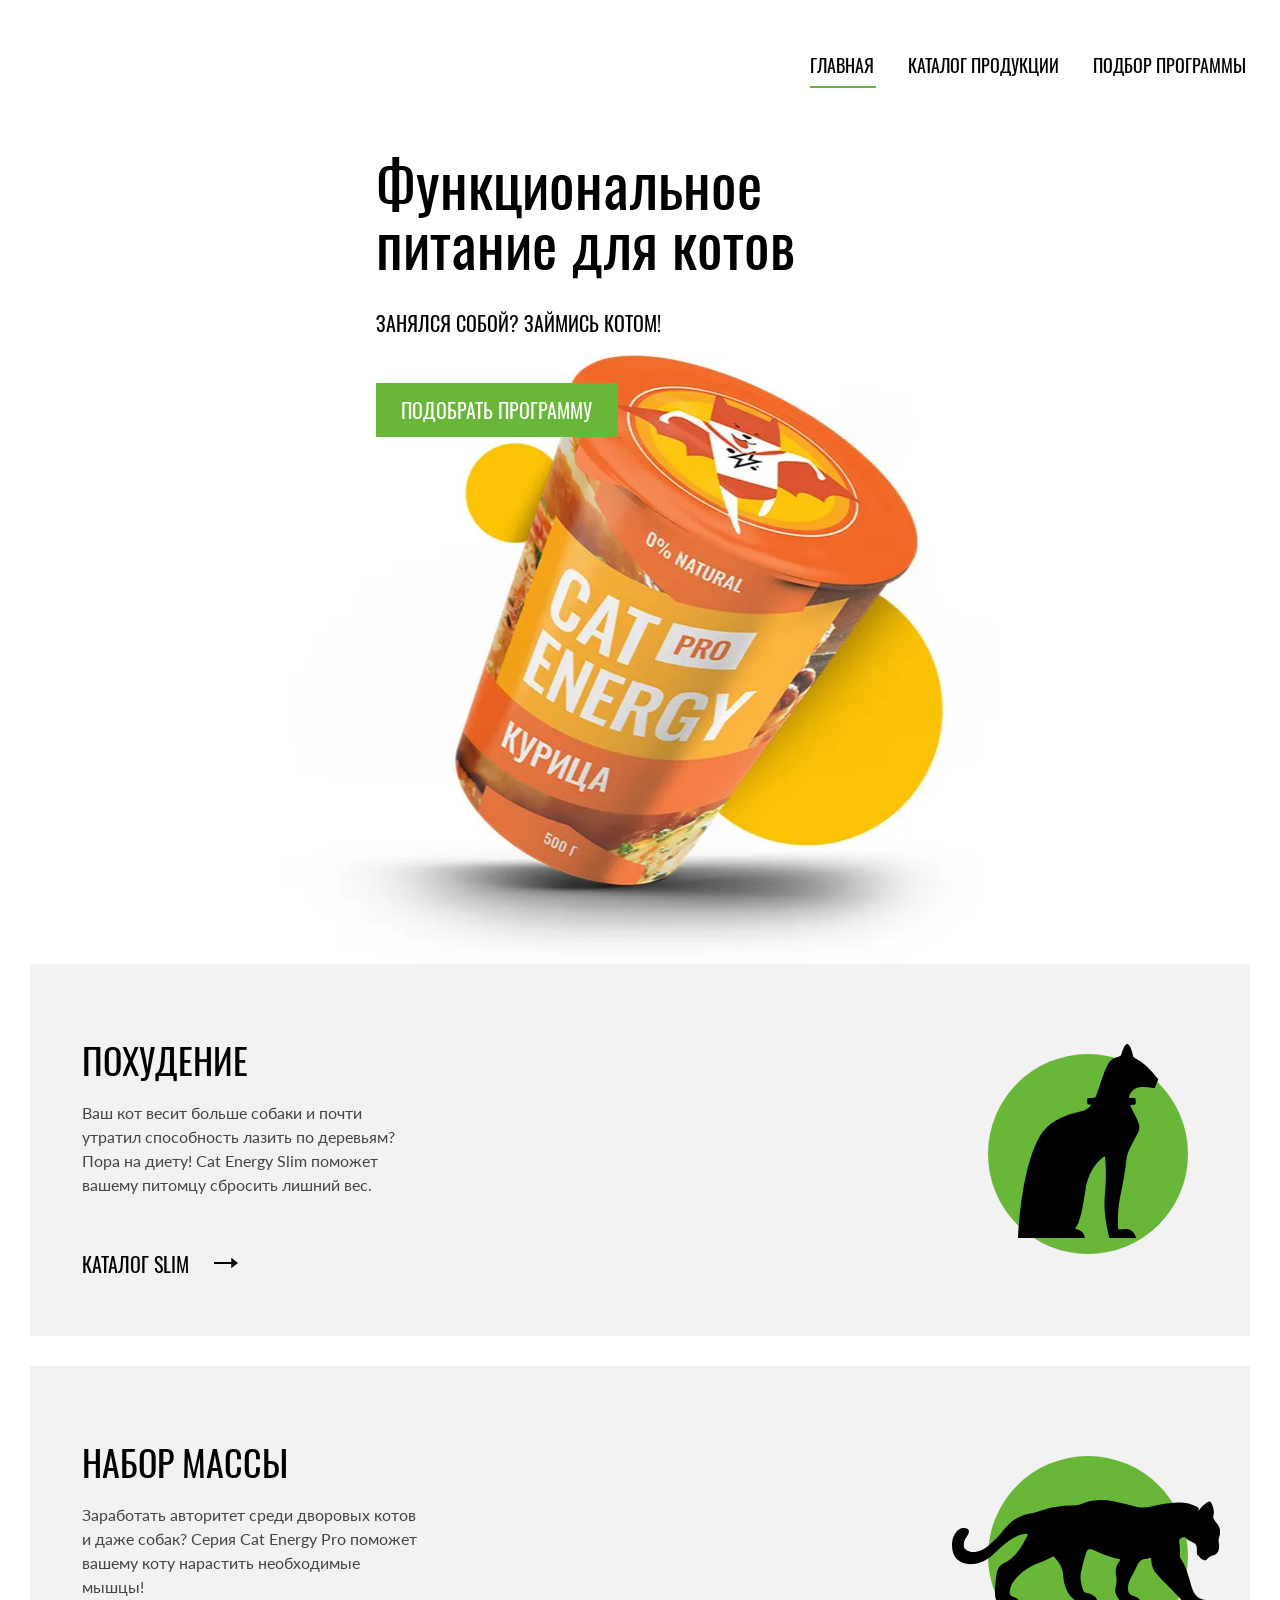
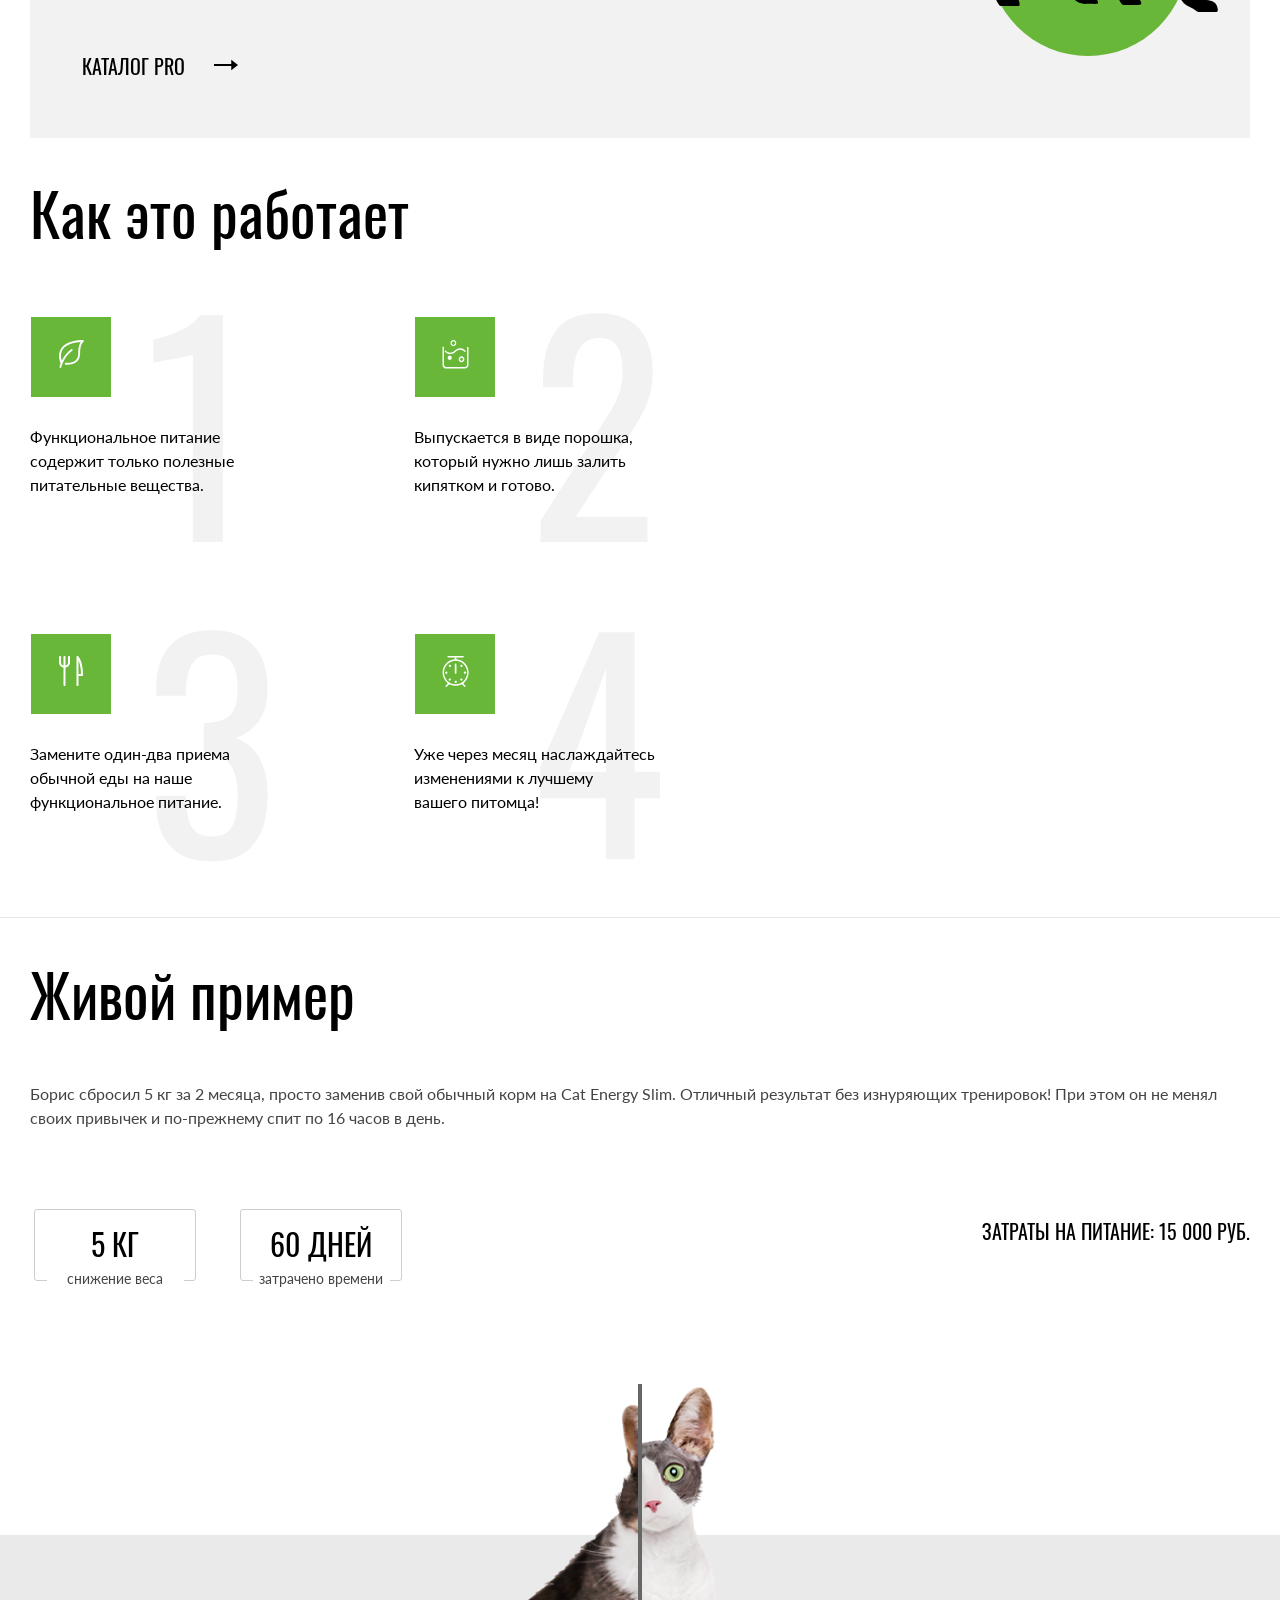
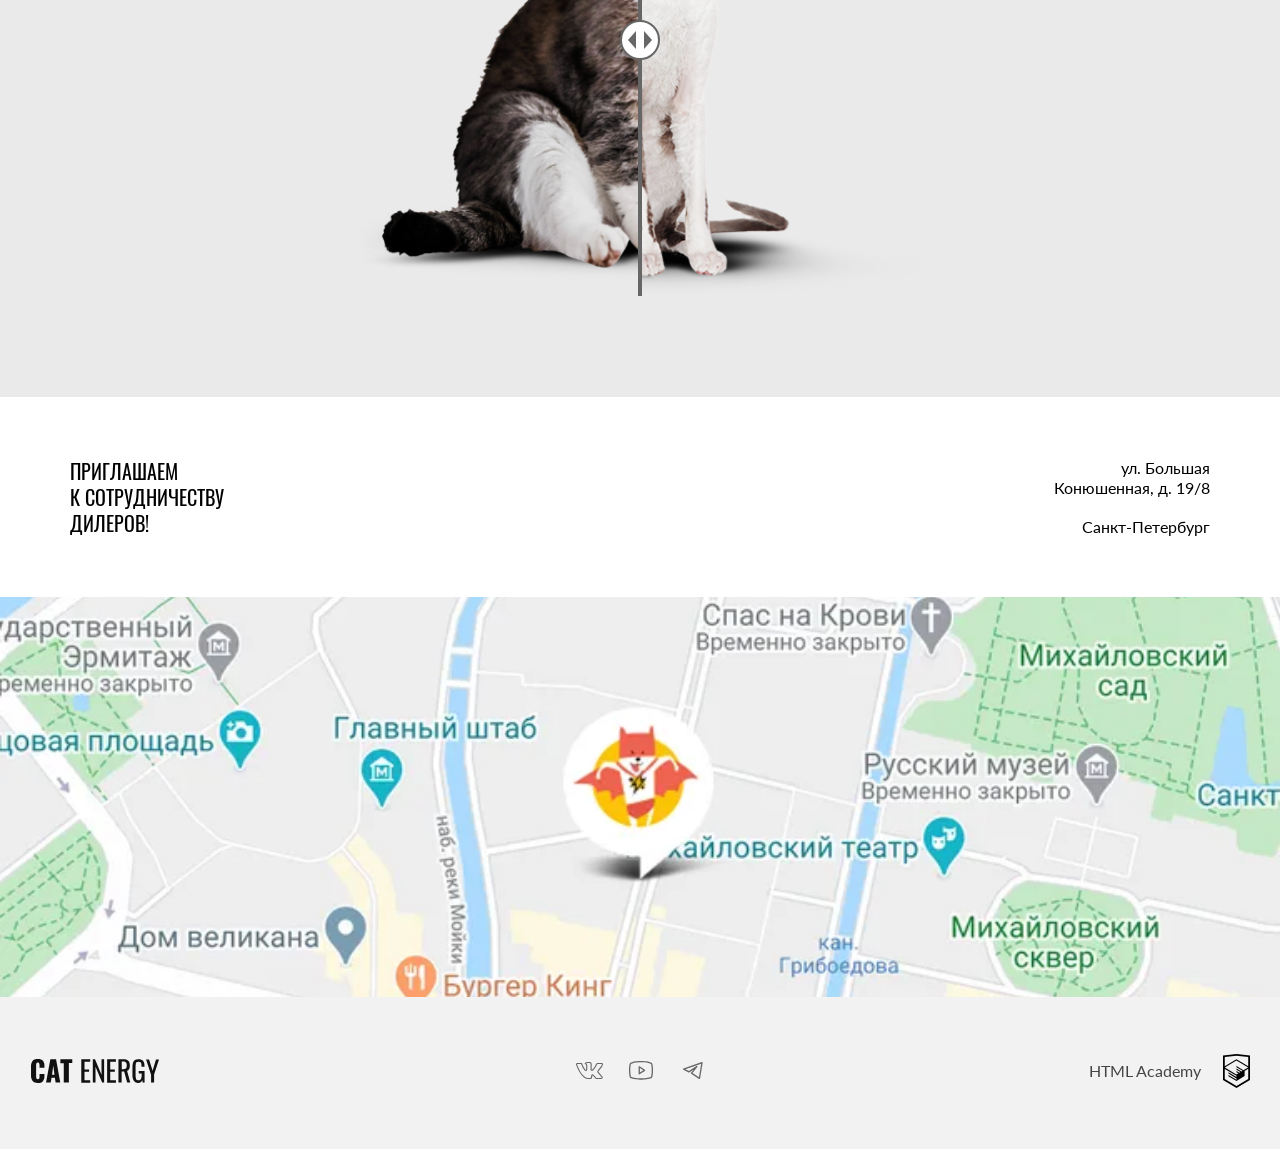
==== commit 46ab7bbf: "Deploying to gh-pages from @ htmlacademy-adaptive/2520785-cat-energy-2@1267ac29bece0cc2a291aa5daa802" ====
--- a/index.html
+++ b/index.html
@@ -1 +1 @@
-<!DOCTYPE html><html class="page" lang="ru"><head><meta charset="UTF-8"><title>Название проекта</title><meta name="viewport" content="width=device-width,initial-scale=1"><link rel="stylesheet" href="styles/styles.css"><script src="scripts/index.js" defer="defer"></script></head><body class="page__body page__body--index"><header class="header"><a class="logo header__logo" href="#"><picture><source media="(min-width: 1440px)" srcset="./images/logo/desktop.svg" width="202" height="59"><source media="(min-width: 768px)" srcset="./images/logo/tablet.svg" width="174" height="50"><img class="logo__img" src="./images/logo/mobile.svg" alt="Логотип" width="33" height="38"></picture></a><nav class="nav nav--closed"><button class="nav__toggle"><span class="visually-hidden"></span></button><ul class="nav__list menu"><li class="menu__item"><a class="menu__link menu__link--line" href="#">главная</a></li><li class="menu__item"><a class="menu__link" href="#">каталог продукции</a></li><li class="menu__item"><a class="menu__link" href="#">подбор программы</a></li></ul></nav></header><main class="page__main"><section class="product"><div class="product__container"><div class="product__wrapper"><div class="product__block"><h1 class="product__title">Функциональное питание для котов</h1><p class="product__text">занялся собой? займись котом!</p></div></div><a class="product__button" href="#">подобрать программу</a></div></section><section class="program"><ul class="program__list"><li class="program__item program__item--slim"><h3 class="program__title">похудение</h3><p class="program__text">Ваш кот весит больше собаки и почти утратил способность лазить по деревьям? Пора на диету! Cat Energy Slim поможет вашему питомцу сбросить лишний вес.</p><a class="program__link" href="#">каталог slim</a></li><li class="program__item program__item--gain"><h3 class="program__title">набор массы</h3><p class="program__text">Заработать авторитет среди дворовых котов и даже собак? Серия Cat Energy Pro поможет вашему коту нарастить необходимые мышцы!</p><a class="program__link" href="#">каталог pro</a></li></ul></section><section class="info"><h3 class="info__title">Как это работает</h3><ul class="info__list"><li class="info__item info--nutrients">Функциональное питание содержит только полезные питательные вещества.</li><li class="info__item info--powder">Выпускается в виде порошка, который нужно лишь залить кипятком и готово.</li><li class="info__item info--eat">Замените один-два приема обычной еды на наше функциональное питание.</li><li class="info__item info--changes">Уже через месяц наслаждайтесь изменениями к лучшему вашего питомца!</li></ul></section><section class="result"><h2 class="result__title">Живой пример</h2><p class="result__text">Борис сбросил 5 кг за 2 месяца, просто заменив свой обычный корм на Cat Energy Slim. Отличный результат без изнуряющих тренировок! При этом он не менял своих привычек и по-прежнему спит по 16 часов в день.</p><div class="result__block-wrap"><div class="result__block"><dl class="result__list"><dt class="result__item">5 кг</dt><dd class="result__activity">снижение веса</dd></dl><dl class="result__list"><dt class="result__item">60 дней</dt><dd class="result__activity">затрачено времени</dd></dl></div><p class="result__cost">затраты на питание: <span class="result__cost-wrap">15 000 руб.</span></p></div><div class="result__wrap"><div class="slider"><ul class="slider__list"><li class="slider__screen slider__screen--before"><picture><source media="(min-width: 1440px)" srcset="./images/slider/before-t@1x.png" width="560" height="512"><source media="(min-width: 768px)" srcset="./images/slider/before-t@1x.png" width="560" height="512"><img class="slider__image" src="./images/slider/before-m@1x.png" alt="Толстый кот"></picture></li><li class="slider__screen slider__screen--after"><picture><source media="(min-width: 1440px)" srcset="./images/slider/after-t@1x.png" width="560" height="512"><source media="(min-width: 768px)" srcset="./images/slider/after-t@1x.png" width="560" height="512"><img class="slider__image" src="./images/slider/after-m@1x.png" alt="Худой кот"></picture></li></ul><button class="slider__control" type="button"><span class="visually-hidden">Переключить слайдер</span></button></div></div></section></main><footer class="footer"><div class="footer__container"><div class="footer__invite"><address class="footer__address"><p class="footer__text">приглашаем к&nbsp;сотрудничеству дилеров!</p><p class="footer__address-text"><span class="footer__address-bottom">ул. Большая Конюшенная, д. 19/8</span> <span class="footer__address-bottom">Санкт-Петербург</span></p></address></div><div class="footer__map"><div class="footer__map-google"><iframe class="footer__map-card" src="https://www.google.com/maps/embed?pb=!1m18!1m12!1m3!1d1998.599104784696!2d30.320508377668784!3d59.93879417491515!2m3!1f0!2f0!3f0!3m2!1i1024!2i768!4f13.1!3m3!1m2!1s0x4696310fca5afc31%3A0xa24b26c0d196de71!2z0JHQvtC70YzRiNCw0Y8g0JrQvtC90Y7RiNC10L3QvdCw0Y8g0YPQuy4sIDE5LCDQodCw0L3QutGCLdCf0LXRgtC10YDQsdGD0YDQsywgMTkxMTg2!5e0!3m2!1sru!2sru!4v1745087944898!5m2!1sru!2sru" width="320" height="362" style="border:0;" allowfullscreen="" loading="lazy" referrerpolicy="no-referrer-when-downgrade"></iframe></div><div class="footer__map-static"><picture><source media="(min-width: 1440px)" srcset="./images/footer-map/footer-map-d@1x.jpg"><source media="(min-width: 768px)" srcset="./images/footer-map/footer-map-t@1x.jpg"><img class="footer__map-picture" src="./images/footer-map/footer-map-m@1x.jpg" alt="Карта"></picture></div></div></div><div class="footer__block"><a class="footer__block-logo" href="#"><svg width="128" height="24" viewBox="0 0 128 24" xmlns="http://www.w3.org/2000/svg"><g clip-path="url(#clip0_156807_322)"><path d="M1.6236 21.9574C0.489608 20.2815 -0.0733133 18.2722 0.0213584 16.2383V7.7617C-0.115966 5.70593 0.411707 3.66097 1.52346 1.94043C2.62499 0.612766 4.32737 0 6.83086 0C9.33436 0 10.9366 0.612766 11.938 1.73617C13.0252 3.15904 13.56 4.9407 13.4401 6.74043V8.78298H8.53324V6.43404C8.57287 5.73932 8.47057 5.04378 8.23282 4.39149C8.10574 4.12819 7.90433 3.90969 7.65449 3.76409C7.40465 3.61849 7.11781 3.55245 6.83086 3.57447C6.12989 3.57447 5.62919 3.77872 5.42891 4.28936C5.20237 5.015 5.10073 5.77516 5.12849 6.53617V17.4638C5.0756 18.2022 5.21373 18.9417 5.52905 19.6085C5.72933 20.1192 6.23003 20.3234 6.931 20.3234C7.63198 20.3234 8.03254 20.1192 8.23282 19.6085C8.4605 18.9183 8.56232 18.1914 8.53324 17.4638V15.0128H13.4401V17.0553C13.5419 18.8844 13.0103 20.6918 11.938 22.1617C10.9366 23.3872 9.23422 24 6.83086 24C4.42751 23.8979 2.62499 23.2851 1.6236 21.9574Z"/><path d="M19.3483 0.306396H25.0563L29.2622 23.5915H24.6557L23.8546 18.6894H20.55L19.7489 23.5915H15.0423L19.3483 0.306396ZM23.454 15.6255L22.2524 6.53618L21.0507 15.6255H23.454Z"/><path d="M32.767 4.18725H29.3623V0.306396H41.2789V4.08512H37.8742V23.5915H32.767V4.18725Z"/><path d="M50.3916 0.306396H59.2039V2.75746H53.496V10.417H58.1024V12.766H53.496V21.3447H59.2039V23.6936H50.2915V0.306396H50.3916Z"/><path d="M61.8076 0.306396H64.0107L70.5198 15.7277V0.306396H73.1234V23.5915H71.1206L64.5114 7.65959V23.5915H61.8076V0.306396Z"/><path d="M76.1276 0.306396H84.9399V2.75746H79.2319V10.417H83.8383V12.766H79.2319V21.3447H84.9399V23.6936H76.1276V0.306396Z"/><path d="M87.5435 0.306296H92.1499C93.962 0.178639 95.7629 0.682798 97.2571 1.73608C98.3586 2.65523 98.8593 4.28927 98.8593 6.43396C98.8593 9.39566 97.958 11.234 96.0554 11.8467L99.2599 23.4893H96.1555L93.1513 12.5616H90.6478V23.4893H87.4434V0.306296H87.5435ZM91.9497 10.3148C92.982 10.4016 94.011 10.1121 94.8537 9.49778C95.4546 8.98715 95.755 7.96587 95.755 6.43396C95.7827 5.67295 95.6811 4.91279 95.4546 4.18715C95.2292 3.66645 94.8421 3.23582 94.353 2.96162C93.6633 2.64108 92.9062 2.50069 92.1499 2.5531H90.748V10.2127H91.9497V10.3148Z"/><path d="M102.865 21.8554C101.824 20.0697 101.335 18.0053 101.463 15.932V8.17025C101.438 6.69026 101.607 5.21349 101.964 3.77876C102.299 2.70664 102.967 1.77469 103.866 1.12344C104.984 0.448453 106.274 0.128462 107.571 0.204291C109.674 0.204291 111.177 0.714929 112.078 1.83833C113.115 3.32172 113.61 5.12795 113.48 6.94472V7.76174H110.476V7.04684C110.48 6.19152 110.413 5.33736 110.275 4.49365C110.191 3.96049 109.903 3.48313 109.474 3.16599C108.911 2.78921 108.243 2.60993 107.571 2.65535C106.853 2.60843 106.143 2.82587 105.569 3.26812C105.333 3.47055 105.141 3.71989 105.003 4.00086C104.865 4.28184 104.785 4.58853 104.768 4.90216C104.636 5.81517 104.569 6.73673 104.567 7.65961V16.3405C104.493 17.663 104.698 18.9863 105.168 20.2213C105.569 21.0383 106.37 21.3447 107.571 21.3447C108.046 21.405 108.527 21.3208 108.955 21.1028C109.383 20.8847 109.737 20.5425 109.975 20.1192C110.504 18.8277 110.743 17.432 110.676 16.0341V14.4H107.772V12.0511H113.58V23.5915H111.577L111.277 20.9362C111.014 21.8261 110.467 22.601 109.724 23.1376C108.98 23.6742 108.081 23.9419 107.171 23.8979C106.343 23.9475 105.517 23.7869 104.765 23.4304C104.014 23.0739 103.361 22.5327 102.865 21.8554Z"/><path d="M119.989 15.4212L115.082 0.408447H118.086L121.591 11.6425L124.996 0.408447H128L123.093 15.4212V23.5914H120.089V15.4212H119.989Z"/></g><defs><clipPath id="clip0_156807_322"><rect width="128" height="24"/></clipPath></defs></svg></a><ul class="footer__logo-list"><li class="footer__logo-item"><a class="footer__logo__wrap" href="vkontakte.ru"><svg width="28" height="22" viewBox="0 0 28 22" xmlns="http://www.w3.org/2000/svg"><path d="M1 5.33876C1 4.48373 1.5151 4.02268 2.54531 3.95562L6.51515 3.98077C6.78158 3.98077 6.95921 4.10651 7.04802 4.35799C7.45655 5.61538 7.91392 6.70094 8.42014 7.61465C8.92637 8.52835 9.58801 9.58038 10.4051 10.7707C10.4761 10.9216 10.5916 10.997 10.7514 10.997C10.8758 10.997 10.9735 10.9384 11.0445 10.821L11.1244 10.5444L11.1511 6.19379C11.1511 5.89201 11.0756 5.69083 10.9246 5.59024C10.7736 5.48965 10.4939 5.4142 10.0853 5.36391C9.76563 5.31361 9.60577 5.12919 9.60577 4.81065C9.60577 4.74359 9.61465 4.69329 9.63241 4.65976C10.0054 3.57002 11.0711 3.02515 12.8296 3.02515L14.3216 3C14.9966 3 15.5561 3.15927 16.0001 3.47781C16.4442 3.79635 16.6662 4.29931 16.6662 4.98669V10.6953C16.7906 10.7791 16.906 10.821 17.0126 10.821C17.279 10.821 17.5099 10.6701 17.7053 10.3683C19.6592 7.78649 20.716 6.05966 20.8759 5.18787C20.8759 5.1711 20.8936 5.12919 20.9291 5.06213C21.0535 4.81065 21.2577 4.5927 21.5419 4.40828C21.8261 4.22387 22.0748 4.09813 22.288 4.03107C22.359 3.99753 22.4389 3.98077 22.5277 3.98077H26.6574L26.9239 4.00592C27.2791 4.00592 27.5544 4.16519 27.7498 4.48373C27.8209 4.58432 27.8697 4.69329 27.8964 4.81065C27.923 4.92801 27.9408 5.04536 27.9496 5.16272C27.9585 5.28008 27.963 5.34714 27.963 5.36391V5.53994C27.8386 6.22732 27.5233 6.9608 27.0171 7.74038C26.5109 8.51997 25.867 9.36243 25.0855 10.2678C24.304 11.1731 23.8155 11.7682 23.6201 12.0533C23.4603 12.2544 23.3803 12.4389 23.3803 12.6065C23.3803 12.7406 23.4514 12.8915 23.5935 13.0592L27.4834 17.6864C27.6965 17.9546 27.8031 18.248 27.8031 18.5666C27.8031 18.9522 27.6432 19.2707 27.3235 19.5222C27.0038 19.7737 26.6219 19.9162 26.1779 19.9497L25.7249 19.9749H21.6752C21.6574 19.9749 21.6219 19.979 21.5686 19.9874C21.5153 19.9958 21.4798 20 21.462 20C21.0712 20 20.7071 19.8407 20.3696 19.5222C20.2453 19.3881 19.4105 18.3989 17.8652 16.5547C17.7764 16.4374 17.652 16.3284 17.4922 16.2278C17.4211 16.4961 17.3279 16.8817 17.2124 17.3846C17.097 17.8876 17.0126 18.248 16.9593 18.466L16.8794 18.8935C16.7018 19.4803 16.3287 19.8323 15.7604 19.9497L15.3874 19.9749H12.7763C11.3021 19.9749 9.83224 19.3378 8.36686 18.0636C6.90148 16.7894 5.58264 15.1423 4.41034 13.122C3.23803 11.1018 2.14566 8.75049 1.13322 6.06805C1.04441 5.8501 1 5.607 1 5.33876ZM17.0126 11.8521C16.6396 11.8521 16.3021 11.7557 16.0001 11.5629C15.6982 11.3701 15.5472 11.106 15.5472 10.7707V4.98669C15.5472 4.65138 15.4584 4.41248 15.2808 4.26997C15.1032 4.12747 14.7923 4.05621 14.3483 4.05621L12.8296 4.10651C12.0658 4.10651 11.4886 4.23225 11.0978 4.48373C11.8793 4.8358 12.2701 5.40582 12.2701 6.19379V10.6198C12.2346 11.039 12.0569 11.3868 11.7372 11.6635C11.4175 11.9401 11.0623 12.0784 10.6715 12.0784C10.1386 12.0784 9.7301 11.8353 9.44591 11.3491C8.06046 9.37081 7.03025 7.4931 6.35529 5.71598L6.1155 5.06213L2.57195 5.03698C2.34104 5.03698 2.21227 5.04956 2.18562 5.0747C2.15898 5.09985 2.14566 5.1711 2.14566 5.28846C2.14566 5.43935 2.16342 5.59862 2.19895 5.76627L2.75845 7.17456C4.25048 10.8126 5.87127 13.6795 7.62085 15.7751C9.37042 17.8708 11.0889 18.9186 12.7763 18.9186H15.4406C15.5472 18.9186 15.6271 18.8893 15.6804 18.8306C15.7337 18.7719 15.7781 18.6588 15.8136 18.4911L15.8669 18.2396L16.3732 16.0266C16.5152 15.7249 16.6396 15.5237 16.7462 15.4231C16.9415 15.2387 17.1725 15.1465 17.4389 15.1465C17.8652 15.1465 18.3003 15.3895 18.7444 15.8757L21.0091 18.5917C21.1512 18.8097 21.3022 18.9186 21.462 18.9186H25.8581C26.391 18.9186 26.6574 18.7929 26.6574 18.5414C26.6574 18.4576 26.6308 18.3738 26.5775 18.2899L22.7142 13.7382C22.4123 13.3861 22.2613 13.0089 22.2613 12.6065C22.2613 12.2041 22.4034 11.8185 22.6876 11.4497C22.9185 11.1144 23.367 10.557 24.0331 9.77737C24.6992 8.99778 25.2809 8.26849 25.7782 7.5895C26.2756 6.9105 26.6042 6.29438 26.764 5.74112L26.8439 5.4142C26.8262 5.38067 26.8173 5.32618 26.8173 5.25074C26.8173 5.1753 26.8084 5.11243 26.7907 5.06213H22.6077C22.3412 5.16272 22.1281 5.31361 21.9682 5.51479L21.8084 5.9926C21.3643 7.14941 20.2009 8.93491 18.3181 11.3491C17.9451 11.6844 17.5099 11.8521 17.0126 11.8521Z"/></svg></a></li><li class="footer__logo-item"><a class="footer__logo-wrap" href="youtube.ru"><svg width="28" height="22" viewBox="0 0 24 19" xmlns="http://www.w3.org/2000/svg"><path d="M15.8509 8.79275L10.6145 5.30184C10.5159 5.23691 10.4016 5.19985 10.2837 5.19459C10.1657 5.18934 10.0486 5.21608 9.94459 5.27198C9.84061 5.32789 9.75368 5.41087 9.69302 5.51215C9.63236 5.61343 9.60022 5.72924 9.6 5.84729V12.8291C9.60013 12.9481 9.6327 13.0648 9.69421 13.1667C9.75572 13.2686 9.84384 13.3518 9.94909 13.4073C10.0524 13.4631 10.1691 13.4895 10.2864 13.4837C10.4037 13.478 10.5172 13.4402 10.6145 13.3746L15.8509 9.88366C15.9409 9.82395 16.0148 9.7429 16.0658 9.64772C16.1169 9.55255 16.1436 9.44621 16.1436 9.3382C16.1436 9.23019 16.1169 9.12385 16.0658 9.02868C16.0148 8.93351 15.9409 8.85245 15.8509 8.79275ZM10.9091 11.6073V7.06911L14.3127 9.3382L10.9091 11.6073ZM23.3891 3.04366C23.2942 2.67547 23.1131 2.33511 22.8609 2.05061C22.6086 1.76611 22.2924 1.54561 21.9382 1.40729C18.2182 -0.0217993 12.2509 1.91553e-05 12 1.91553e-05C11.7491 1.91553e-05 5.78182 -0.0217993 2.06182 1.40729C1.70764 1.54561 1.3914 1.76611 1.13914 2.05061C0.886889 2.33511 0.705838 2.67547 0.610909 3.04366C0.327273 4.11275 0 6.07638 0 9.3382C0 12.6 0.327273 14.5637 0.610909 15.6327C0.705838 16.0009 0.886889 16.3413 1.13914 16.6258C1.3914 16.9103 1.70764 17.1308 2.06182 17.2691C5.78182 18.6982 11.7491 18.6764 12 18.6764H12.0764C12.8291 18.6764 18.3927 18.6327 21.9382 17.2691C22.2924 17.1308 22.6086 16.9103 22.8609 16.6258C23.1131 16.3413 23.2942 16.0009 23.3891 15.6327C23.6727 14.5637 24 12.6 24 9.3382C24 6.07638 23.6727 4.11275 23.3891 3.04366ZM22.1236 15.3055C22.0807 15.472 21.999 15.6259 21.8853 15.7548C21.7715 15.8838 21.6289 15.984 21.4691 16.0473C17.9782 17.3891 12.0655 17.3673 12 17.3673C11.9345 17.3673 6.02182 17.3891 2.53091 16.0473C2.37107 15.984 2.22846 15.8838 2.11471 15.7548C2.00096 15.6259 1.91929 15.472 1.87636 15.3055C1.61455 14.3018 1.30909 12.4582 1.30909 9.3382C1.30909 6.2182 1.61455 4.37457 1.87636 3.37093C1.91929 3.20445 2.00096 3.05047 2.11471 2.92156C2.22846 2.79264 2.37107 2.69243 2.53091 2.62911C6.02182 1.28729 11.9345 1.30911 12 1.30911C12.0655 1.30911 17.9782 1.28729 21.4691 2.62911C21.6289 2.69243 21.7715 2.79264 21.8853 2.92156C21.999 3.05047 22.0807 3.20445 22.1236 3.37093C22.3855 4.37457 22.6909 6.2182 22.6909 9.3382C22.6909 12.4582 22.3855 14.3018 22.1236 15.3055Z"/></svg></a></li><li class="footer__logo-item"><a class="footer__logo-wrap" href="telegram.ru"><svg width="28" height="22" viewBox="0 0 28 22" xmlns="http://www.w3.org/2000/svg"><path clip-rule="evenodd" d="M23.4608 3.15291C23.6393 3.30222 23.7255 3.5349 23.6872 3.76448L21.0611 19.5214C21.0244 19.7411 20.8789 19.9273 20.6745 20.0159C20.47 20.1045 20.2346 20.0833 20.0493 19.9597L12.1708 14.7074C12.0177 14.6054 11.9145 14.4437 11.8862 14.2619C11.858 14.08 11.9074 13.8947 12.0223 13.751L14.633 10.4877L10.273 13.3944C10.077 13.525 9.82597 13.5407 9.61524 13.4353L4.36293 10.8092C4.12769 10.6915 3.98535 10.4449 4.0012 10.1824C4.01705 9.91983 4.18804 9.6921 4.43573 9.60364L22.8188 3.03826C23.038 2.95998 23.2822 3.00359 23.4608 3.15291ZM6.32626 10.3228L9.86168 12.0905L17.4231 7.0495C17.6925 6.86994 18.0525 6.91349 18.2712 7.1521C18.49 7.3907 18.5022 7.75314 18.3 8.00591L13.495 14.0121L19.9328 18.3039L22.2083 4.65058L6.32626 10.3228Z"/></svg></a></li></ul><div class="footer__academy-block"><a class="footer__academy-link" href="#"><p class="footer__academy">HTML Academy</p></a><a class="footer__academy-link footer__academy-link--color" href="#"><svg width="27" height="34" viewBox="0 0 27 34" xmlns="http://www.w3.org/2000/svg"><path d="M13.6426 0.0157537L13.5 0L0 1.40733V26.0129L13.5 34L27 26.0129V1.40733L13.6426 0.0157537ZM25.2344 25.0151L13.5 31.9573L1.76561 25.0151V14.9293L13.4507 21.8451L13.4701 23.0984L5.45351 18.3548L5.44295 19.5801L13.4894 24.3885L13.5088 25.675L5.46408 20.9174L5.45351 22.1427L13.5 26.9511L21.6239 22.1182V20.8929V16.909L25.2432 14.7595L25.2344 25.0151ZM25.2344 13.4519L22.0147 15.3319L20.5325 16.2071L13.4666 12.0201L13.456 13.2454L19.4957 16.818L19.4429 16.8495L19.3126 16.9247L18.4536 17.4166L13.4666 14.4689L13.456 15.6942L17.3921 18.0222L16.4591 18.6314L16.438 18.6436L13.4666 16.902L13.456 18.1273L15.4029 19.2615L13.4155 20.4483L1.7973 13.5762L13.4349 6.61831L25.2344 13.4519ZM25.2344 12.2266L13.4401 5.31075L1.76561 12.2196V2.9897L13.5 1.76442L25.2344 2.9897V12.2266Z"/></svg></a></div></div></footer></body></html>+<!DOCTYPE html><html class="page" lang="ru"><head><meta charset="UTF-8"><title>Название проекта</title><meta name="viewport" content="width=device-width,initial-scale=1"><link rel="stylesheet" href="styles/styles.css"><script src="scripts/index.js" defer="defer"></script></head><body class="page__body page__body--index"><header class="header header--main"><a class="logo header__logo" href="#"><picture><source type="image/svg+xml" media="(min-width: 1440px)" srcset="./images/logo/desktop.svg" width="202" height="59"><source type="image/svg+xml" media="(min-width: 768px)" srcset="./images/logo/tablet.svg" width="174" height="50"><img class="logo__img" src="./images/logo/mobile.svg" alt="Логотип" width="33" height="38"></picture></a><nav class="nav nav--closed"><button class="nav__toggle" type="button"><span class="visually-hidden">Открыть закрыть мобильное меню</span></button><ul class="nav__list menu menu--index"><li class="menu__item"><a class="menu__link menu__link--active" href="#">главная</a></li><li class="menu__item"><a class="menu__link" href="catalog.html">каталог продукции</a></li><li class="menu__item"><a class="menu__link" href="#">подбор программы</a></li></ul></nav></header><main class="page__main"><section class="product"><div class="product__container"><div class="product__wrapper"><div class="product__block"><h1 class="product__title">Функциональное питание для котов</h1><p class="product__text">занялся собой? займись котом!</p></div></div><a class="product__button" href="#">подобрать программу</a></div></section><section class="program"><ul class="program__list"><li class="program__item program__item--slim"><h3 class="program__title">похудение</h3><p class="program__text">Ваш кот весит больше собаки и почти утратил способность лазить по деревьям? Пора на диету! Cat Energy Slim поможет вашему питомцу сбросить лишний вес.</p><a class="program__link" href="#">каталог slim</a></li><li class="program__item program__item--gain"><h3 class="program__title">набор массы</h3><p class="program__text">Заработать авторитет среди дворовых котов и даже собак? Серия Cat Energy Pro поможет вашему коту нарастить необходимые мышцы!</p><a class="program__link" href="#">каталог pro</a></li></ul></section><section class="info"><h3 class="info__title">Как это работает</h3><ul class="info__list"><li class="info__item info__item--nutrients">Функциональное питание содержит только полезные питательные вещества.</li><li class="info__item info__item--powder">Выпускается в виде порошка, который нужно лишь залить кипятком и готово.</li><li class="info__item info__item--eat">Замените один-два приема обычной еды на наше функциональное питание.</li><li class="info__item info__item--changes">Уже через месяц наслаждайтесь изменениями к лучшему вашего&nbsp;питомца!</li></ul></section><section class="result"><h2 class="result__title"><span class="result__title-text">Живой пример</span></h2><div class="result__container"><div class="result__text-block"><p class="result__text">Борис сбросил 5 кг за 2 месяца, просто заменив свой обычный корм на Cat Energy Slim. Отличный результат без изнуряющих тренировок! При этом он не менял своих привычек и по-прежнему спит по 16 часов в день.</p><div class="result__block-wrap"><div class="result__block"><dl class="result__list"><dt class="result__item">5 кг</dt><dd class="result__activity">снижение веса</dd></dl><dl class="result__list"><dt class="result__item">60 дней</dt><dd class="result__activity">затрачено времени</dd></dl></div><p class="result__cost">затраты на питание: <span class="result__cost-wrap">15 000 руб.</span></p></div></div><div class="result__wrap"><div class="slider"><ul class="slider__list"><li class="slider__screen slider__screen--before"><picture><source type="image/png" media="(min-width: 768px)" srcset="./images/slider/before-t@1x.png, ./images/slider/before-t@2x.png 2x" width="560" height="512"><img class="slider__image" src="./images/slider/before-m@1x.png" srcset="./images/slider/before-m@2x.png 2x" alt="Толстый кот" width="280" height="256"></picture></li><li class="slider__screen slider__screen--after"><picture><source type="image/png" media="(min-width: 768px)" srcset="./images/slider/after-t@1x.png, ./images/slider/after-t@2x.png 2x" width="560" height="512"><img class="slider__image" src="./images/slider/after-m@1x.png" srcset="./images/slider/after-m@2x.png 2x" alt="Худой кот" width="280" height="256"></picture></li></ul><button class="slider__control" type="button"><span class="visually-hidden">Переключить слайдер</span></button></div></div></div></section></main><footer class="footer"><div class="footer__container"><div class="footer__invite"><address class="footer__address"><p class="footer__text">приглашаем к&nbsp;сотрудничеству дилеров!</p><p class="footer__address-text"><span class="footer__address-bottom">ул. Большая Конюшенная, д. 19/8</span> <span class="footer__address-bottom">Санкт-Петербург</span></p></address></div><div class="footer__map"><div class="footer__map-google"><iframe class="footer__map-card" src="https://www.google.com/maps/embed?pb=!1m18!1m12!1m3!1d1998.599104784696!2d30.320508377668784!3d59.93879417491515!2m3!1f0!2f0!3f0!3m2!1i1024!2i768!4f13.1!3m3!1m2!1s0x4696310fca5afc31%3A0xa24b26c0d196de71!2z0JHQvtC70YzRiNCw0Y8g0JrQvtC90Y7RiNC10L3QvdCw0Y8g0YPQuy4sIDE5LCDQodCw0L3QutGCLdCf0LXRgtC10YDQsdGD0YDQsywgMTkxMTg2!5e0!3m2!1sru!2sru!4v1745087944898!5m2!1sru!2sru" width="320" height="362" style="border:0;" allowfullscreen="" loading="lazy" referrerpolicy="no-referrer-when-downgrade"></iframe></div><div class="footer__map-static"><picture><source type="image/webp" media="(min-width: 1440px)" srcset="./images/footer-map/footer-map-d@1x.webp, ./images/footer-map/footer-map-d@2x.webp 2x" width="1440" height="400"><source type="image/webp" media="(min-width: 768px)" srcset="./images/footer-map/footer-map-t@1x.webp, ./images/footer-map/footer-map-t@2x.webp 2x" width="768" height="400"><source type="image/webp" srcset="./images/footer-map/footer-map-m@1x.webp, ./images/footer-map/footer-map-m@2x.webp 2x" width="320" height="362"><source type="image/jpg" media="(min-width: 1440px)" srcset="./images/footer-map/footer-map-d@1x.jpg, ./images/footer-map/footer-map-d@2x.jpg 2x" width="1440" height="400"><source type="image/jpg" media="(min-width: 768px)" srcset="./images/footer-map/footer-map-t@1x.jpg, ./images/footer-map/footer-map-t@2x.jpg 2x" width="768" height="400"><img class="footer__map-picture" src="./images/footer-map/footer-map-m@1x.jpg" srcset="./images/footer-map/footer-map-m@2x.jpg 2x" alt="Карта" width="320" height="362"></picture></div></div></div><div class="footer__block"><a class="footer__block-logo" href="#"><span class="visually-hidden">Логотип</span> <svg width="128" height="24" viewBox="0 0 128 24" xmlns="http://www.w3.org/2000/svg"><use href="./icons/stack.svg#footer-block-logo"></use></svg></a><ul class="footer__logo-list"><li class="footer__logo-item"><a class="footer__logo-wrap" href="vkontakte.ru"><span class="visually-hidden">Мы вконтакте</span> <svg width="28" height="22" viewBox="0 0 28 22" xmlns="http://www.w3.org/2000/svg"><use href="./icons/stack.svg#vkontakte"></use></svg></a></li><li class="footer__logo-item"><a class="footer__logo-wrap" href="youtube.ru"><span class="visually-hidden">Мы в ютубе</span> <svg width="28" height="22" viewBox="0 0 28 22" xmlns="http://www.w3.org/2000/svg"><use href="./icons/stack.svg#youtube"></use></svg></a></li><li class="footer__logo-item"><a class="footer__logo-wrap" href="telegram.ru"><span class="visually-hidden">Академии в Телеграм</span> <svg width="28" height="22" viewBox="0 0 28 22" xmlns="http://www.w3.org/2000/svg"><use href="./icons/stack.svg#telegram"></use></svg></a></li></ul><div class="footer__academy-block"><a class="footer__academy-link" href="#"><p class="footer__academy">HTML Academy</p></a><a class="footer__academy-link footer__academy-link--color" href="#"><span class="visually-hidden">Логотип Академии</span> <svg width="27" height="34" viewBox="0 0 27 34" xmlns="http://www.w3.org/2000/svg"><use href="./icons/stack.svg#logo-html-academy"></use></svg></a></div></div></footer></body></html>
--- a/styles/styles.css
+++ b/styles/styles.css
@@ -1 +1 @@
-body{margin:0;font-family:Lato,arial,sans-serif}@font-face{font-family:Lato;font-weight:400;font-style:normal;font-display:swap;src:url(../fonts/lato/Lato-Regular.woff2)format("woff2"),url(../fonts/lato/Lato-Regular.woff)format("woff")}@font-face{font-family:Oswald;font-weight:400;font-style:normal;font-display:swap;src:url(../fonts/oswald/oswaldregular.woff2)format("woff2"),url(../fonts/oswald/oswaldregular.woff)format("woff")}.visually-hidden{clip:rect(0 0 0 0);border:0;width:1px;height:1px;margin:-1px;padding:0;position:absolute;overflow:hidden}.page__body--index{position:relative}@media (width>=1440px){.page__body--index:after{content:"";z-index:1;background-color:#464447;width:50%;height:600px;position:absolute;top:0;left:50%}.page__body--index:before{content:"";z-index:2;background-color:#68b738;width:50%;height:600px;position:absolute;top:0;left:50%}.page__main{z-index:2;position:relative}}.header{z-index:50;background:url(../images/logo/mobile-text.svg) 50% 23px no-repeat;padding-top:65px;position:relative}@media (width>=768px){.header{background:0 0;justify-content:flex-end;margin:13px 34px 0 10px;padding-top:14px;display:flex}}@media (width>=1440px){.header{width:1220px;margin:0 auto;padding:43px 0 0}}.header__logo{position:absolute;top:13px;left:20px}@media (width>=768px){.header__logo{top:25px;left:20px}}.nav{position:relative}@media (width>=768px){.nav{margin-top:3px}}@media (width>=1440px){.nav{box-sizing:border-box;width:500px;padding-left:22px}}.nav__toggle{background-color:#fff;background-image:url(../images/mobile-open.svg);background-position:50%;background-repeat:no-repeat;background-size:auto;border:none;width:24px;height:24px;display:none;position:absolute;top:-45px;right:21px}.nav--closed .nav__toggle{display:block}@media (width>=768px){.nav--closed .nav__toggle{display:none}}.nav--opened .nav__toggle{background-color:#fff;background-image:url(../images/mobile-close.svg);background-position:50%;background-repeat:no-repeat;background-size:auto;display:block}@media (width>=768px){.nav--opened .nav__toggle{display:none}.nav__list{flex-wrap:wrap;gap:0 34px;display:flex}}@media (width>=1440px){.nav__list{width:500px}}.nav--closed .nav__list{display:none}@media (width>=768px){.nav--closed .nav__list{border:none;flex-wrap:wrap;gap:0 34px;display:flex}}.nav--opened .nav__list{background-color:#fff;width:100%;display:block;position:absolute}@media (width>=768px){.nav--opened .nav__list{flex-wrap:wrap;gap:0 34px;display:flex}}.menu{border-top:1px solid #e6e6e6;margin:0;padding:0;list-style:none}.menu__item{border-bottom:1px solid #e6e6e6}@media (width>=768px){.menu__item{border:none;position:relative}}@media (width>=1440px){.menu__item{padding-top:8px}}.menu__link{letter-spacing:0%;text-transform:uppercase;color:#000;text-align:center;padding:23px 0;font-family:Oswald,arial,sans-serif;font-weight:400;line-height:20px;text-decoration:none;display:block}@media (width>=768px){.menu__link{text-transform:uppercase;font-size:18px;line-height:24px}}@media (width>=1440px){.menu__link{text-transform:uppercase;color:#fff;font-size:20px;line-height:100%}}@media (width>=768px){.menu__link--line:after{content:"";border:1px solid #68b738;width:62px;position:absolute;bottom:12px;left:0}}@media (width>=1440px){.menu__link--line:after{content:"";border:1px solid #fff;width:66px;position:absolute;bottom:11px;left:2px}}.product{color:#fff;background-image:url(styles/source/images/rectangle.png);background-repeat:no-repeat;background-size:auto;margin:0;padding:0;position:relative}@media (width>=768px){.product{box-sizing:border-box;background:0 0;width:709px;margin:0 auto;padding:53px 0 527px 90px}.product:before{content:"";z-index:1;background:url(../images/product-tablet.png) no-repeat;width:709px;height:609px;position:absolute;bottom:0;left:50%;transform:translate(-50%)}}@media (width>=1440px){.product{width:auto;margin-bottom:81px;padding:0}.product:before{bottom:unset;background:url(../images/index-background-desktop.jpg) 0 0/auto 100% no-repeat;width:50%;height:calc(100% + 163px);top:-163px;transform:translate(0)}.product:after{content:"";bottom:unset;opacity:.85;z-index:5;background:#68b738;width:50%;height:calc(100% + 163px);position:absolute;top:-163px;left:50%}.product__container{z-index:10;box-sizing:border-box;width:1220px;min-height:574px;margin:0 auto;padding:103px 0 87px 81px;position:relative}.product__container:before{content:"";background:url(../images/product-desktop.png) no-repeat;width:552px;height:499px;position:absolute;top:23px;left:447px}}.product__wrapper{margin-bottom:3px;padding-bottom:135px;position:relative}@media (width>=768px){.product__wrapper{margin-bottom:0;padding-bottom:0}}.product__wrapper:before{content:"";z-index:20;background:url(../images/product-mobile.png) no-repeat;width:280px;height:270px;position:absolute;bottom:0;left:50%;transform:translate(-50%)}@media (width>=768px){.product__wrapper:before{display:none}}.product__block{background-color:#434246;background-image:url(../images/index-background.jpg);background-position:top;background-repeat:no-repeat;background-size:auto 100%;padding-top:46px;padding-bottom:162px;position:relative}.product__block:before{content:"";opacity:.85;z-index:1;background:#68b738;width:100%;height:100%;position:absolute;top:0;left:0}@media (width>=768px){.product__block:before{background:0 0;padding-bottom:0}.product__block{background:0 0;margin:0;padding:0}}.product__title{text-align:center;color:#fff;z-index:10;width:270px;margin:-19px auto 27px;font-family:Oswald,arial,sans-serif;font-size:36px;font-weight:400;line-height:36px;position:relative}@media (width>=768px){.product__title{text-align:start;z-index:40;color:#000;width:440px;margin:0 0 40px;padding:0;font-family:Oswald,arial,sans-serif;font-size:60px;font-weight:400;line-height:60px}}@media (width>=1440px){.product__title{margin:0 -2px 42px}}.product__text{text-align:center;text-transform:uppercase;z-index:10;width:270px;margin:0 auto;font-family:Oswald,arial,sans-serif;font-size:14px;font-weight:400;line-height:14px;position:relative}@media (width>=768px){.product__text{z-index:40;color:#000;text-align:left;width:440px;margin:0 0 50px;padding:0;font-family:Oswald,arial,sans-serif;font-size:20px;font-weight:400;line-height:20px}}.product__button{color:#fff;text-transform:uppercase;text-align:center;background-color:#68b738;margin:0 20px;padding:10px;font-family:Oswald,arial,sans-serif;font-size:16px;font-weight:400;line-height:20px;text-decoration:none;display:block}.product__button:hover{background-color:#5eaa2f}.product__button:active{color:#ffffff4d;background-color:#5eaa2f}@media (width>=768px){.product__button{z-index:10;text-transform:uppercase;box-sizing:border-box;width:242px;margin:0;padding:14px;font-family:Oswald,arial,sans-serif;font-size:20px;font-weight:400;line-height:26px;display:block;position:relative}}.program{min-height:266px;margin:20px}@media (width>=768px){.program{background:0 0;margin:0 30px 30px}}@media (width>=1440px){.program{margin:0 110px 71px;padding:0}}.program__list{margin:0;padding:0}@media (width>=1440px){.program__list{justify-content:space-between;display:flex}}.program__item{background-color:#f2f2f2;margin:0 0 20px;padding:29px 20px 20px;list-style:none}.program__item:last-child{margin-bottom:0}@media (width>=768px){.program__item{box-sizing:border-box;min-height:372px;margin:0 0 30px;padding-left:52px;padding-right:30px;position:relative}.program__item:before{content:"";z-index:1;background:#68b738;border-radius:50%;width:200px;height:200px;position:absolute;top:90px;right:62px}}@media (width>=1440px){.program__item{box-sizing:border-box;min-width:570px;margin:0;padding:29px 61px 55px 53px}.program__item:before{content:"";z-index:1;background:#68b738;border-radius:50%;width:100px;height:100px;position:absolute;top:48px;left:51px}}.program__title{color:#000;text-transform:uppercase;margin:0;padding-top:0;padding-left:70px;font-family:Oswald,arial,sans-serif;font-size:24px;font-weight:400;line-height:37px;position:relative}.program__title:before{content:"";z-index:1;background:#68b738;border-radius:50%;width:50px;height:50px;position:absolute;top:-5px;left:0}@media (width>=768px){.program__title{padding-top:49px;padding-left:0;font-family:Oswald,arial,sans-serif;font-size:36px;font-weight:400;line-height:36px}.program__title:before{display:none}}@media (width>=1440px){.program__title{padding:48px 0 51px 161px;font-size:36px;line-height:36px}.program__title:before{display:none}}.program__item--slim .program__title:after{content:url(../images/cat-slim.svg);z-index:1;position:absolute;top:-8px;left:7px}@media (width>=768px){.program__item--slim .program__title:after{display:none}}@media (width>=1440px){.program__item--slim .program__title:after{display:none}}@media (width>=768px){.program__item--slim:after{content:url(../images/cat-slim-tablet.svg);z-index:1;position:absolute;top:80px;right:92px}}@media (width>=1440px){.program__item--slim:after{content:url(../images/cat-slim-desktop.svg);z-index:1;position:absolute;top:42px;left:66px}}.program__item--gain .program__title:after{content:url(../images/cat-gain.svg);z-index:1;position:absolute;top:5px;left:-7px}@media (width>=768px){.program__item--gain .program__title:after{display:none}.program__item--gain:after{content:url(../images/cat-gain-tablet.svg);z-index:1;position:absolute;top:134px;right:30px}}@media (width>=1440px){.program__item--gain:after{content:url(../images/cat-gain-desktop.svg);z-index:1;position:absolute;top:68px;left:33px}}.program__text{color:#444;min-height:90px;margin:0 0 19px;padding:29px 0 24px;font-family:Lato,arial,sans-serif;font-size:14px;font-weight:400;line-height:18px;position:relative}.program__text:after{content:"";border-top:1px solid #d9d9d9;width:100%;height:1px;display:block;position:absolute;bottom:0;left:0}@media (width>=768px){.program__text:after{display:none}.program__text{width:340px;min-height:96px;padding:23px 0 38px;font-family:Lato,arial,sans-serif;font-size:16px;font-weight:400;line-height:24px}}@media (width>=1440px){.program__text{font-size:16px;font-weight:24px;color:#000;width:457px;margin:0;padding-bottom:8px}}.program__link{text-transform:uppercase;color:#000;width:87px;min-height:16px;padding:0 38px 0 0;font-family:Oswald,arial,sans-serif;font-size:16px;font-weight:400;line-height:16px;text-decoration:none;display:block;position:relative}@media (width>=768px){.program__link{width:108px;padding:0 49px 0 0;font-size:20px;line-height:100%}}.program__link:before{content:"";background-image:url(../images/arrow.svg);background-position:100%;background-repeat:no-repeat;width:24px;height:12px;transition:width .5s;position:absolute;top:2px;left:calc(100% - 25px)}@media (width>=768px){.program__link:before{top:3px}}.program__link:hover{color:#000}.program__link:hover:before{width:32px}.program__link:active{opacity:.3}.info{min-height:380px;margin:0 20px;padding:0 0 49px;position:relative}@media (width>=768px){.info{margin:46px 30px 18px}.info:after{content:"";border-bottom:1px solid #e6e6e6;min-width:768px;position:absolute;bottom:14px;left:-30px}}@media (width>=768px) and (width>=1440px){.info{margin:0 110px 29px;padding:0}.info:after{display:none}}.info__list{margin:0;padding:0;list-style:none}@media (width>=768px){.info__list{flex-wrap:wrap;display:flex}}@media (width>=1440px){.info__list{flex-wrap:nowrap;display:flex}}.info__title{min-height:40px;margin:0;padding:0 0 40px;font-family:Oswald,arial,sans-serif;font-size:36px;font-weight:400;line-height:40px}@media (width>=768px){.info__title{font-size:60px;line-height:60px}}@media (width>=1440px){.info__title{padding-top:4px;padding-bottom:70px}}.info__item{box-sizing:border-box;min-height:60px;margin:0 0 20px;padding:3px 0 0 80px;font-family:Lato,arial,sans-serif;font-size:14px;font-weight:400;line-height:18px;position:relative}.info__item:last-child{margin-bottom:0}.info__item:before{content:"";background-color:#68b738;justify-content:center;align-items:center;width:60px;height:60px;display:flex;position:absolute;top:0;left:0}@media (width>=768px){.info__item:before{width:80px;height:80px;top:0;left:0}.info__item{flex:50%;width:100%;min-height:280px;padding:140px 86px 0 0;font-size:16px;line-height:24px}.info__item:nth-child(2n){padding-left:29px}.info__item:last-child{padding-top:158px;padding-right:80px}.info__item:nth-child(3){padding-top:158px}}@media (width>=1440px){.info__item{margin:0;padding:0}.info__item:first-child{padding:111px 57px 0 0}.info__item:nth-child(2){padding-top:0}.info__item:last-child{padding-top:0;padding-right:0}}@media (width>=768px){.info--nutrients{background-image:url(../images/one.svg);background-position:50%;background-repeat:no-repeat}}@media (width>=1440px){.info--nutrients{background-position:59% 0}}@media (width>=768px){.info--powder{background-image:url(../images/two.svg);background-position:50%;background-repeat:no-repeat}}@media (width>=1440px){.info--powder{background-position:85% 0}}@media (width>=768px){.info--eat{background-image:url(../images/three.svg);background-position:50%;background-repeat:no-repeat}}@media (width>=1440px){.info--eat{background-position:105% 0}}@media (width>=768px){.info--changes{background-image:url(../images/four.svg);background-position:50%;background-repeat:no-repeat}}@media (width>=1440px){.info--changes{background-position:100% 0}}.info--nutrients:before{content:url(../images/info/nutrients.svg)}.info--powder:before{content:url(../images/info/powder.svg)}.info--eat:before{content:url(../images/info/eat.svg)}.info--changes:before{content:url(../images/info/changes.svg)}.logo:hover{opacity:.6}.logo:focus{opacity:.6;outline:none}.logo:active{opacity:.3}.result{background-color:#eaeaea;margin:0;padding:0 0 39px}@media (width>=768px){.result{background-color:#fff;padding-bottom:176px}}@media (width>=1440px){.result{min-height:599px;padding:0;position:relative}}.result__title{color:#000;min-height:40px;margin:0;padding:25px 105px 20px 20px;font-family:Oswald,arial,sans-serif;font-size:36px;font-weight:400;line-height:40px}@media (width>=768px){.result__title{padding:14px 0 0 30px;font-size:60px;line-height:60px}}@media (width>=1440px){.result__title{background-color:#fff;margin:0;padding:0 0 76px 110px}}.result__text{color:#444;min-height:108px;margin:0;padding:20px;font-family:Lato,arial,sans-serif;font-size:14px;font-weight:400;line-height:18px}@media (width>=768px){.result__text{padding:59px 30px 19px;font-size:16px;line-height:24px}}@media (width>=1440px){.result__text{width:432px;margin:0;padding:71px 0 57px 110px}}.result__block-wrap{margin:0;padding:0}@media (width>=768px){.result__block-wrap{display:flex}}@media (width>=1440px){.result__block-wrap{flex-direction:column;padding-left:80px}}.result__block{text-align:center;justify-content:center;display:flex}@media (width>=768px){.result__block{justify-content:start;padding-left:25px}}.result__list{width:124px;min-height:70px;margin:0;padding:0 20px 20px}@media (width>=768px){.result__list{width:162px;padding-left:4px;padding-right:40px}}.result__item{color:#000;text-transform:uppercase;border:1px solid #cdcdcd;border-radius:3px;padding-top:15px;padding-bottom:18px;font-family:Oswald,arial,sans-serif;font-size:24px;font-weight:400;line-height:24px}@media (width>=768px){.result__item{font-size:30px;line-height:37px}}.result__activity{color:#444;background-color:#eaeaea;width:53px;margin:-12px auto 0;padding:0 10px;font-family:Lato,arial,sans-serif;font-size:12px;font-weight:400;line-height:100%}@media (width>=768px){.result__activity{background-color:#fff;width:125px;padding:3px 6px;font-size:14px;line-height:14px}}@media (width>=1440px){.result__activity{background-color:#f2f2f2}}.result__cost{color:#000;text-transform:uppercase;min-height:20px;margin:0;padding:0 66px 20px;font-family:Oswald,arial,sans-serif;font-size:14px;font-weight:400;line-height:20px}@media (width>=768px){.result__cost{text-align:end;padding:8px 31px 0 108px;font-size:20px;line-height:28px}}@media (width>=1440px){.result__cost{text-align:left;padding:32px 0 0 32px;line-height:20px}}.result__cost-wrap{margin:0;padding:0}@media (width>=1440px){.result__cost-wrap{padding-left:60px}.footer{position:relative}.footer__container{padding:100px 0 90px;position:relative}.footer__invite{z-index:10;width:565px;margin-left:-610px;position:relative;left:50%}}.footer__address{box-sizing:border-box;justify-content:space-between;margin:0 auto;padding:0 20px;display:flex}@media (width>=768px){.footer__address{padding:61px 70px 60px}}@media (width>=1440px){.footer__address{background-color:#fff;justify-content:flex-start;width:565px;min-height:199px;margin:0;padding:55px 0 0 79px}}.footer__text{text-transform:uppercase;width:140px;min-height:60px;margin:0;padding:26px 0;font-family:Oswald,arial,sans-serif;font-size:16px;font-style:normal;font-weight:400;line-height:20px}@media (width>=768px){.footer__text{padding:0;font-size:20px;line-height:26px}}@media (width>=1440px){.footer__text{padding-right:110px}}.footer__address-text{width:140px;min-height:60px;margin:0;padding:26px 0;font-family:Lato,arial,sans-serif;font-size:14px;font-style:normal;font-weight:400;line-height:20px}@media (width>=768px){.footer__address-text{text-align:right;width:160px;padding:0;font-size:16px;line-height:20px}}@media (width>=1440px){.footer__address-text{text-align:left}}.footer__address-bottom{margin:0;padding:0}@media (width>=768px){.footer__address-bottom{margin-bottom:19px;display:block}.footer__address-bottom:last-child{margin-bottom:0}}.footer__map{height:362px;position:relative;overflow:hidden}@media (width>=768px){.footer__map{height:400px}}@media (width>=1440px){.footer__map{z-index:1;width:100%;height:100%;position:absolute;top:0;left:0}}.footer__map-static{z-index:10;width:100%;position:absolute;top:0;left:0}.footer__map-card{z-index:50;width:100%;position:relative}@media (width>=768px){.footer__map-card{height:100%}}.footer__map-picture{object-fit:cover;width:100%;display:block}@media (width>=768px){.footer__map-google{height:100%}}.footer__block{background-color:#f2f2f2;margin:0;padding:40px 20px 32px}@media (width>=768px){.footer__block{box-sizing:border-box;justify-content:space-between;padding:40px 24px 32px;display:flex}}@media (width>=1440px){.footer__block{justify-content:space-around;gap:221px;padding:62px 24px 32px}}.footer__block-logo{width:128px;margin:0 auto 16px;display:block;position:relative}@media (width>=768px){.footer__block-logo{margin:0;padding:22px 0 0 7px}}.footer__block-logo:hover,.footer__block-logo:focus{fill:#3e3e3e}.footer__block-logo:active{fill:#6b6b6b}.footer__logo-list{border-top:1px solid #d9d9d9;border-bottom:1px solid #d9d9d9;justify-content:center;gap:24px;margin:0 0 20px;padding:20px 0 16px;list-style:none;display:flex}@media (width>=768px){.footer__logo-list{border:none;padding:22px 0 16px 34px}}.footer__logo-wrap:hover,.footer__logo-wrap:focus{fill:#68b738}.footer__logo-wrap:active{fill:#68b738;opacity:.3}.footer__academy-block{justify-content:space-between;align-items:flex-start;margin:0;display:flex;position:relative}@media (width>=768px){.footer__academy-block{gap:22px;padding:17px 6px 0 0}}.footer__academy{margin:0;padding-top:7px;font-family:Lato,arial,sans-serif;font-size:16px;font-weight:400;line-height:20px}.footer__academy-link{color:#444;text-decoration:none}.footer__academy-link:hover,.footer__academy-link:focus{fill:#444}.footer__academy-link:active{fill:#444;opacity:.3}.footer__academy-link--color:hover,.footer__academy-link--color:focus{fill:#68b738}.footer__academy-link--color:active{fill:#68b738;opacity:.3}.slider{width:280px;height:256px;margin:0 auto;position:relative}@media (width>=768px){.slider{width:560px;height:512px}}.slider__list{width:100%;height:100%;margin:0;padding:0;list-style:none;position:absolute;top:0;left:0}.slider__screen{background-color:#eaeaea;width:100%;height:100%;transition:all 1s;position:absolute;top:0;left:0;overflow:hidden}.slider__screen--before{z-index:5;width:50%}.slider--after .slider__screen--before{width:0}.slider--before .slider__screen--before{width:100%}.slider__screen--after{z-index:1}.slider__control{z-index:10;border:3px solid #666;border-radius:50%;width:40px;height:40px;transition:all 1s;position:absolute;top:50%;left:50%;transform:translate(-50%,-50%)}.slider__control:before{content:"";background-color:#666;width:4px;height:256px;position:absolute;top:50%;left:50%;transform:translate(-50%,-50%)}@media (width>=768px){.slider__control:before{height:512px}}.slider__control:after{content:"";background-color:#fff;background-image:url(../images/arrow-slider.svg);background-position:50%;background-repeat:no-repeat;border-radius:50%;width:36px;height:36px;position:absolute;top:50%;left:50%;transform:translate(-50%,-50%)}.slider--after .slider__control{left:0}.slider--before .slider__control{left:100%}+body{margin:0;font-family:Lato,arial,sans-serif}@font-face{font-family:Lato;font-weight:400;font-style:normal;font-display:swap;src:url(../fonts/lato/Lato-Regular.woff2)format("woff2"),url(../fonts/lato/Lato-Regular.woff)format("woff")}@font-face{font-family:Oswald;font-weight:400;font-style:normal;font-display:swap;src:url(../fonts/oswald/oswaldregular.woff2)format("woff2"),url(../fonts/oswald/oswaldregular.woff)format("woff")}.visually-hidden{clip:rect(0 0 0 0);border:0;width:1px;height:1px;margin:-1px;padding:0;position:absolute;overflow:hidden}.inner-title{margin:0;padding:0 20px;font-family:Oswald,arial,sans-serif;font-size:36px;font-weight:400;line-height:36px}@media (width>=768px){.inner-title{padding:0 70px;font-size:60px;line-height:60px}}@media (width>=1440px){.inner-title{width:1200px;margin:0 auto;padding:0}}.card{padding:20px 0 24px;position:relative}@media (width>=768px){.card{box-sizing:border-box;background-color:#f2f2f2;width:324px;padding:11px 38px 40px}}@media (width>=1440px){.card{width:245px;padding:10px 38px 40px}}.card:before{content:"";border-top:1px solid #ebebeb;position:absolute;top:0;left:-20px;right:-20px}@media (width>=768px){.card:before{left:0;right:unset;z-index:1;background:#fff;border-top:none;width:100%;height:80px;top:0}}.card__container{justify-content:space-between;min-width:280px;max-width:350px;margin:0 auto;display:flex}@media (width>=768px){.card__container{z-index:10;max-width:unset;min-width:unset;flex-direction:column;align-items:center;width:100%;margin-bottom:26px;display:flex;position:relative}}.card__image-link{width:140px}@media (width>=768px){.card__image-link{width:200px;margin-bottom:18px}}@media (width>=1440px){.card__image-link{justify-content:center;margin-bottom:8px;display:flex}}.card__wrapper{width:140px}@media (width>=768px){.card__wrapper{width:100%}}.card__title{color:#222;text-transform:uppercase;width:96px;padding-bottom:16px;font-family:Oswald,arial,sans-serif;font-size:16px;line-height:20px;text-decoration:none;display:block}@media (width>=768px){.card__title{text-align:center;width:130px;margin:0 auto 4px;font-size:20px;line-height:24px}}@media (width>=1440px){.card__title{margin:0 auto 24px;padding:0}}.card__list{margin:0;padding:0;list-style:none}.card__item{color:#444;justify-content:space-between;font-family:Lato,arial,sans-serif;font-size:12px;font-weight:400;line-height:16px;display:flex}@media (width>=768px){.card__item{border-bottom:1px solid #cdcdcd;margin-bottom:6px;padding-bottom:5px;font-size:16px;line-height:20px}}@media (width>=1440px){.card__item{padding-bottom:6px}}.card__link{text-align:center;color:#fff;text-transform:uppercase;box-sizing:border-box;background-color:#68b738;margin:15px 0 0;padding:10px;font-family:Oswald,arial,sans-serif;font-size:16px;font-weight:400;line-height:20px;text-decoration:none;display:block}@media (width>=768px){.card__link{margin:0 auto}}.card__link:hover{background-color:#5eaa2f}.card__link:active{color:#ffffff4d;background-color:#5eaa2f}.card__add-link{flex-direction:column;align-items:center;padding-top:5px;text-decoration:none;display:flex}.card__text-main{text-transform:uppercase;color:#111;margin:19px 0 10px;font-family:Oswald,arial,sans-serif;font-size:16px;font-weight:400;line-height:20px}@media (width>=768px){.card__text-main{text-align:center;width:170px;margin:0;padding-bottom:23px;font-size:20px;line-height:24px}}@media (width>=1440px){.card__text-main{padding-bottom:26px}}.card__text{color:#444;margin:0 0 5px;font-family:Lato,arial,sans-serif;font-size:12px;font-weight:400;line-height:16px}@media (width>=768px){.card__text{text-align:center;width:170px;margin:0 0 66px;font-size:16px;line-height:18px}}.card__link-disabled{text-align:center;color:#444;text-transform:uppercase;background-color:#f2f2f2;margin:15px 0 0;padding:10px;font-family:Oswald,arial,sans-serif;font-size:16px;font-weight:400;line-height:20px;text-decoration:none;display:block}@media (width>=768px){.card__link-disabled{margin:15px 0 0}}@media (width>=1440px){.card__link-disabled{width:169px;margin-top:24px}}.card__link-disabled:hover,.card__link-disabled:active{background-color:#ebebeb}@media (width>=768px){.card__image-add{padding-top:33px;padding-bottom:48px}}@media (width>=1440px){.card__image-add{padding-top:44px;padding-bottom:38px}}.special-title{margin:0;padding:0;font-family:Oswald,arial,sans-serif;font-size:24px;font-weight:400;line-height:24px;position:relative}.special-title:after{content:"";border-top:2px solid #68b738;width:100%;height:1px;position:absolute;top:10px;left:0}@media (width>=768px){.special-title{padding-left:30px;font-size:32px;line-height:32px}.special-title:after{top:15px}}@media (width>=1440px){.special-title{font-size:40px;line-height:40px}.special-title:after{top:18px}}.special-title__text{z-index:5;background:#fff;padding:0 40px 0 20px;display:inline-block;position:relative}@media (width>=768px){.special-title__text{padding:0 40px}}.page__body--index{position:relative}@media (width>=1440px){.page__body--index:after{content:"";z-index:1;background-color:#464447;width:50%;height:600px;position:absolute;top:0;left:50%}.page__body--index:before{content:"";z-index:2;opacity:.85;background-color:#68b738;width:50%;height:600px;position:absolute;top:0;left:50%}.page__main{z-index:2;position:relative}}.header{z-index:50;background:url(../images/logo/mobile-text.svg) 50% 23px no-repeat;border-bottom:1px solid #ebebeb;padding-top:64px;position:relative}@media (width>=768px){.header{background:0 0;border-bottom:none;justify-content:flex-end;margin:13px 34px 0 10px;padding-top:14px;display:flex}}@media (width>=1440px){.header{justify-content:space-between;align-items:center;width:1220px;margin:0 auto;padding:55px 0 0}.header--main{padding:43px 0 0}}.header__logo{position:absolute;top:13px;left:20px}@media (width>=768px){.header__logo{position:absolute;top:25px;left:20px}}@media (width>=1440px){.header__logo{padding-top:6px;padding-left:0}}.header__logo-catalog{position:absolute;top:13px;left:20px}@media (width>=768px){.header__logo-catalog{top:12px;left:20px}}@media (width>=1440px){.header__logo-catalog{position:static}}.nav{position:relative}@media (width>=768px){.nav{margin-top:3px}}@media (width>=1440px){.nav{box-sizing:border-box;width:500px;margin-left:auto;padding-left:22px}}.nav__toggle{background-color:#fff;background-image:url(../images/mobile-open.svg);background-position:50%;background-repeat:no-repeat;background-size:auto;border:none;width:24px;height:24px;display:none;position:absolute;top:-45px;right:21px}.nav--closed .nav__toggle{display:block}@media (width>=768px){.nav--closed .nav__toggle{display:none}}.nav--opened .nav__toggle{background-color:#fff;background-image:url(../images/mobile-close.svg);background-position:50%;background-repeat:no-repeat;background-size:auto;display:block}@media (width>=768px){.nav--opened .nav__toggle{display:none}.nav__list{flex-wrap:wrap;gap:0 34px;display:flex}}@media (width>=1440px){.nav__list{width:500px}}.nav--closed .nav__list{display:none}@media (width>=768px){.nav--closed .nav__list{border:none;flex-wrap:wrap;gap:0 34px;display:flex}}.nav--opened .nav__list{background-color:#fff;width:100%;display:block;position:absolute}@media (width>=768px){.nav--opened .nav__list{flex-wrap:wrap;gap:0 34px;display:flex}}.menu{border-top:1px solid #e6e6e6;margin:0;padding:0;list-style:none}.menu__item{border-bottom:1px solid #e6e6e6}@media (width>=768px){.menu__item{border:none;position:relative}}@media (width>=1440px){.menu__item{padding-top:8px}}.menu__link{letter-spacing:0%;text-transform:uppercase;color:#000;text-align:center;padding:23px 0;font-family:Oswald,arial,sans-serif;font-weight:400;line-height:20px;text-decoration:none;display:block}@media (width>=768px){.menu__link{text-transform:uppercase;padding:9px 0 20px;font-size:18px;line-height:24px}}@media (width>=1440px){.menu__link{text-transform:uppercase;color:#000;font-size:20px;line-height:100%}}@media (width>=768px){.menu--index .menu__link{padding:23px 0}}@media (width>=1440px){.menu--index .menu__link{color:#fff}.menu--index .menu__link--active:after{border-color:#fff}}@media (width>=768px){.menu__link--active:after{content:"";border:1px solid #68b738;width:100%;position:absolute;bottom:12px;left:0}}@media (width>=1440px){.menu__link--active:after{bottom:7px}}.product{color:#fff;background-image:url(styles/source/images/rectangle.png);background-repeat:no-repeat;background-size:auto;margin:0;padding:0;position:relative}@media (width>=768px){.product{box-sizing:border-box;background:0 0;width:709px;margin:0 auto;padding:53px 0 527px 90px}.product:before{content:"";z-index:1;background:-webkit-image-set(url(../images/product/product-tablet@1x.webp) 1x type("image/webp"),url(../images/product/product-tablet@2x.webp) 2x type("image/webp"),url(../images/product/product-tablet@1x.png) 1x type("image/png"),url(../images/product/product-tablet@2x.png) 2x type("image/png")) no-repeat;background:image-set("../images/product/product-tablet@1x.webp" 1x type("image/webp"),"../images/product/product-tablet@2x.webp" 2x type("image/webp"),"../images/product/product-tablet@1x.png" 1x type("image/png"),"../images/product/product-tablet@2x.png" 2x type("image/png")) no-repeat;width:709px;height:609px;position:absolute;bottom:0;left:50%;transform:translate(-50%)}}@media (width>=1440px){.product{width:auto;margin-bottom:81px;padding:0}.product:before{bottom:unset;background:url(../images/index-background-desktop.jpg) 0 0/auto 100% no-repeat;width:50%;height:calc(100% + 125px);top:-125px;transform:translate(0)}.product:after{content:"";bottom:unset;opacity:.85;z-index:5;background:#68b738;width:50%;height:calc(100% + 125px);position:absolute;top:-125px;left:50%}.product__container{z-index:10;box-sizing:border-box;width:1220px;min-height:574px;margin:0 auto;padding:103px 0 87px 81px;position:relative}.product__container:before{content:"";background:-webkit-image-set(url(../images/product/product-desktop@1x.webp) 1x type("image/webp"),url(../images/product/product-desktop@2x.webp) 2x type("image/webp"),url(../images/product/product-desktop@1x.png) 1x type("image/png"),url(../images/product/product-desktop@1x.png) 2x type("image/png")) no-repeat;background:image-set("../images/product/product-desktop@1x.webp" 1x type("image/webp"),"../images/product/product-desktop@2x.webp" 2x type("image/webp"),"../images/product/product-desktop@1x.png" 1x type("image/png"),"../images/product/product-desktop@1x.png" 2x type("image/png")) no-repeat;width:552px;height:499px;position:absolute;top:23px;left:447px}}.product__wrapper{margin-bottom:3px;padding-bottom:135px;position:relative}@media (width>=768px){.product__wrapper{margin-bottom:0;padding-bottom:0}}.product__wrapper:before{content:"";z-index:20;background:-webkit-image-set(url(../images/product/product-mobile@1x.webp) 1x type("image/webp"),url(../images/product/product-mobile@2x.webp) 2x type("image/webp"),url(../images/product/product-mobile@1x.png) 1x type("image/png"),url(../images/product/product-mobile@2x.png) 2x type("image/png")) no-repeat;background:image-set("../images/product/product-mobile@1x.webp" 1x type("image/webp"),"../images/product/product-mobile@2x.webp" 2x type("image/webp"),"../images/product/product-mobile@1x.png" 1x type("image/png"),"../images/product/product-mobile@2x.png" 2x type("image/png")) no-repeat;width:280px;height:270px;position:absolute;bottom:0;left:50%;transform:translate(-50%)}@media (width>=768px){.product__wrapper:before{display:none}}.product__block{background-color:#434246;background-image:url(../images/index-background.jpg);background-position:top;background-repeat:no-repeat;background-size:auto 100%;padding-top:46px;padding-bottom:162px;position:relative}.product__block:before{content:"";opacity:.85;z-index:1;background:#68b738;width:100%;height:100%;position:absolute;top:0;left:0}@media (width>=768px){.product__block:before{background:0 0;padding-bottom:0}.product__block{background:0 0;margin:0;padding:0}}.product__title{text-align:center;color:#fff;z-index:10;width:270px;margin:-19px auto 27px;font-family:Oswald,arial,sans-serif;font-size:36px;font-weight:400;line-height:36px;position:relative}@media (width>=768px){.product__title{text-align:start;z-index:40;color:#000;width:440px;margin:0 0 40px;padding:0;font-family:Oswald,arial,sans-serif;font-size:60px;font-weight:400;line-height:60px}}@media (width>=1440px){.product__title{margin:0 -2px 42px}}.product__text{text-align:center;text-transform:uppercase;z-index:10;width:270px;margin:0 auto;font-family:Oswald,arial,sans-serif;font-size:14px;font-weight:400;line-height:14px;position:relative}@media (width>=768px){.product__text{z-index:40;color:#000;text-align:left;width:440px;margin:0 0 50px;padding:0;font-family:Oswald,arial,sans-serif;font-size:20px;font-weight:400;line-height:20px}}.product__button{color:#fff;text-transform:uppercase;text-align:center;background-color:#68b738;margin:0 20px;padding:10px;font-family:Oswald,arial,sans-serif;font-size:16px;font-weight:400;line-height:20px;text-decoration:none;display:block}.product__button:hover{background-color:#5eaa2f}.product__button:active{color:#ffffff4d;background-color:#5eaa2f}@media (width>=768px){.product__button{z-index:10;text-transform:uppercase;box-sizing:border-box;width:242px;margin:0;padding:14px;font-family:Oswald,arial,sans-serif;font-size:20px;font-weight:400;line-height:26px;display:block;position:relative}}.program{min-height:266px;margin:20px}@media (width>=768px){.program{background:0 0;margin:0 30px}}@media (width>=1440px){.program{margin:0 110px 71px;padding:0}}.program__list{margin:0;padding:0}@media (width>=1440px){.program__list{justify-content:space-between;width:1220px;margin:0 auto;display:flex}}.program__item{background-color:#f2f2f2;margin:0 0 20px;padding:29px 20px 22px;list-style:none}.program__item:last-child{margin-bottom:0}@media (width>=768px){.program__item{box-sizing:border-box;min-height:372px;margin:0 0 30px;padding-left:52px;padding-right:30px;position:relative}.program__item:before{content:"";z-index:1;background:#68b738;border-radius:50%;width:200px;height:200px;position:absolute;top:90px;right:62px}}@media (width>=1440px){.program__item{box-sizing:border-box;min-width:570px;margin:0;padding:29px 61px 55px 53px}.program__item:before{content:"";z-index:1;background:#68b738;border-radius:50%;width:100px;height:100px;position:absolute;top:48px;left:51px}}.program__title{color:#000;text-transform:uppercase;margin:0;padding-top:0;padding-left:70px;font-family:Oswald,arial,sans-serif;font-size:24px;font-weight:400;line-height:37px;position:relative}.program__title:before{content:"";z-index:1;background:#68b738;border-radius:50%;width:50px;height:50px;position:absolute;top:-5px;left:0}@media (width>=768px){.program__title{padding-top:49px;padding-left:0;font-family:Oswald,arial,sans-serif;font-size:36px;font-weight:400;line-height:36px}.program__title:before{display:none}}@media (width>=1440px){.program__title{padding:48px 0 51px 161px;font-size:36px;line-height:36px}.program__title:before{display:none}}.program__item--slim .program__title:after{content:url(../images/cat-slim.svg);z-index:1;position:absolute;top:-8px;left:7px}@media (width>=768px){.program__item--slim .program__title:after{display:none}}@media (width>=1440px){.program__item--slim .program__title:after{display:none}}@media (width>=768px){.program__item--slim:after{content:url(../images/cat-slim-tablet.svg);z-index:1;position:absolute;top:80px;right:92px}}@media (width>=1440px){.program__item--slim:after{content:url(../images/cat-slim-desktop.svg);z-index:1;position:absolute;top:42px;left:66px}}.program__item--gain .program__title:after{content:url(../images/cat-gain.svg);z-index:1;position:absolute;top:5px;left:-7px}@media (width>=768px){.program__item--gain .program__title:after{display:none}.program__item--gain:after{content:url(../images/cat-gain-tablet.svg);z-index:1;position:absolute;top:134px;right:30px}}@media (width>=1440px){.program__item--gain:after{content:url(../images/cat-gain-desktop.svg);z-index:1;position:absolute;top:68px;left:33px}}.program__text{color:#444;min-height:90px;margin:0 0 19px;padding:29px 0 24px;font-family:Lato,arial,sans-serif;font-size:14px;font-weight:400;line-height:18px;position:relative}.program__text:after{content:"";border-top:1px solid #d9d9d9;width:100%;height:1px;display:block;position:absolute;bottom:0;left:0}@media (width>=768px){.program__text:after{display:none}.program__text{width:340px;min-height:96px;padding:23px 0 38px;font-family:Lato,arial,sans-serif;font-size:16px;font-weight:400;line-height:24px}}@media (width>=1440px){.program__text{font-size:16px;font-weight:24px;color:#000;width:457px;margin:0;padding-bottom:8px}}.program__link{text-transform:uppercase;color:#000;width:87px;min-height:16px;padding:0 38px 0 0;font-family:Oswald,arial,sans-serif;font-size:16px;font-weight:400;line-height:16px;text-decoration:none;display:block;position:relative}@media (width>=768px){.program__link{width:108px;padding:0 49px 0 0;font-size:20px;line-height:100%}}.program__link:before{content:"";background-image:url(../images/arrow.svg);background-position:100%;background-repeat:no-repeat;width:24px;height:12px;transition:width .5s;position:absolute;top:2px;left:calc(100% - 25px)}@media (width>=768px){.program__link:before{top:3px}}.program__link:hover{color:#000}.program__link:hover:before{width:32px}.program__link:active{opacity:.3}.info{min-height:380px;margin:0 20px;padding:0 0 49px;position:relative}@media (width>=768px){.info{border-bottom:1px solid #e6e6e6;margin:0;padding:44px 30px 6px}}@media (width>=768px) and (width>=1440px){.info{border:none;margin:0;padding:0}}.info__list{counter-reset:item;margin:0;padding:0;list-style:none}@media (width>=768px){.info__list{flex-wrap:wrap;justify-content:space-between;gap:37px 0;width:634px;display:flex}}@media (width>=1440px){.info__list{justify-content:flex-start;gap:11px 76px;width:1220px;margin:0 auto}}.info__title{min-height:40px;margin:0;padding:0 0 40px;font-family:Oswald,arial,sans-serif;font-size:36px;font-weight:400;line-height:40px}@media (width>=768px){.info__title{padding:0 0 72px;font-size:60px;line-height:60px}}@media (width>=1440px){.info__title{width:1220px;margin:0 auto;padding-top:4px;padding-bottom:70px}}.info__item{box-sizing:border-box;counter-increment:item;min-height:60px;margin:0 0 20px;padding:3px 0 0 80px;font-family:Lato,arial,sans-serif;font-size:14px;font-weight:400;line-height:18px;position:relative}.info__item:last-child{margin-bottom:0}.info__item:before{content:"";background-color:#68b738;justify-content:center;align-items:center;width:60px;height:60px;display:flex;position:absolute;top:0;left:0}@media (width>=768px){.info__item:before{width:80px;height:80px;top:3px;left:1px}.info__item{width:250px;min-height:280px;margin:0;padding:111px 0 0;font-size:16px;line-height:24px;position:relative}.info__item:after{content:counter(item);color:#f2f2f2;z-index:-1;min-width:135px;height:280px;font-family:Oswald,arial,sans-serif;font-size:280px;font-weight:400;line-height:204px;position:absolute;top:0;right:0}}@media (width>=1440px){.info__item{width:248px}.info__item:after{min-width:130px}}.info__item--nutrients:before{content:url(../images/info/nutrients.svg)}.info__item--powder:before{content:url(../images/info/powder.svg)}.info__item--eat:before{content:url(../images/info/eat.svg)}.info__item--changes:before{content:url(../images/info/changes.svg)}.logo:hover{opacity:.6}.logo:focus{opacity:.6;outline:none}.logo:active{opacity:.3}.result{background-color:#eaeaea;margin:0;padding:0 0 39px}@media (width>=768px){.result{background-color:#fff;padding-top:31px;padding-bottom:0}}@media (width>=1440px){.result{background-color:#f2f2f2;padding:0 0 74px;position:relative}}.result__title{color:#000;min-height:40px;margin:0;padding:25px 105px 20px 20px;font-family:Oswald,arial,sans-serif;font-size:36px;font-weight:400;line-height:40px}@media (width>=768px){.result__title{padding:14px 0 0 30px;font-size:60px;line-height:60px}}@media (width>=1440px){.result__title{background-color:#fff;margin:0;padding:29px 0 77px}.result__title-text{width:1220px;margin:0 auto;display:block}.result__container{justify-content:space-between;width:1220px;margin:0 auto;display:flex}.result__text-block{width:433px;padding-top:70px}}.result__text{color:#444;min-height:108px;margin:0;padding:20px;font-family:Lato,arial,sans-serif;font-size:14px;font-weight:400;line-height:18px}@media (width>=768px){.result__text{padding:59px 30px 19px;font-size:16px;line-height:24px}}@media (width>=1440px){.result__text{min-height:unset;margin:0 0 69px;padding:0}}.result__block-wrap{margin:0;padding:0}@media (width>=768px){.result__block-wrap{justify-content:space-between;margin:0 30px 75px;display:flex}}@media (width>=1440px){.result__block-wrap{flex-direction:column;margin:0;padding:0}}.result__block{text-align:center;justify-content:center;display:flex}@media (width>=768px){.result__block{justify-content:start;padding-left:0}}@media (width>=1440px){.result__block{gap:0 42px;margin:0 0 53px}}.result__list{width:124px;min-height:70px;margin:0;padding:0 20px 20px}@media (width>=768px){.result__list{width:162px;padding-left:4px;padding-right:40px}}@media (width>=1440px){.result__list{padding:0}}.result__item{color:#000;text-transform:uppercase;border:1px solid #cdcdcd;border-radius:3px;padding-top:15px;padding-bottom:18px;font-family:Oswald,arial,sans-serif;font-size:24px;font-weight:400;line-height:24px}@media (width>=768px){.result__item{font-size:30px;line-height:37px}}.result__activity{color:#444;background-color:#eaeaea;width:53px;margin:-12px auto 0;padding:0 10px;font-family:Lato,arial,sans-serif;font-size:12px;font-weight:400;line-height:100%}@media (width>=768px){.result__activity{background-color:#fff;width:125px;padding:3px 6px;font-size:14px;line-height:14px}}@media (width>=1440px){.result__activity{background-color:#f2f2f2}}.result__cost{color:#000;text-transform:uppercase;min-height:20px;margin:0;padding:0 66px 20px;font-family:Oswald,arial,sans-serif;font-size:14px;font-weight:400;line-height:20px}@media (width>=768px){.result__cost{text-align:end;padding:8px 0 0 108px;font-size:20px;line-height:28px}}@media (width>=1440px){.result__cost{text-align:left;padding:0;line-height:20px}}.result__cost-wrap{margin:0;padding:0}@media (width>=1440px){.result__cost-wrap{padding-left:62px}}@media (width>=768px){.result__wrap{background-color:#eaeaea;padding-bottom:101px;position:relative}.result__wrap:before{content:"";background:#fff;width:100%;height:151px;position:absolute;top:0;left:0}}@media (width>=1440px){.result__wrap{width:560px;height:512px;margin-top:-135px;padding-bottom:0}.footer{position:relative}.footer__container{padding:95px 0 105px;position:relative}.footer__invite{z-index:10;width:565px;margin-left:-610px;position:relative;left:50%}}.footer__address{box-sizing:border-box;justify-content:space-between;margin:0 auto;padding:0 20px;display:flex}@media (width>=768px){.footer__address{padding:61px 70px 60px}}@media (width>=1440px){.footer__address{background-color:#fff;justify-content:flex-start;width:565px;min-height:199px;margin:0;padding:60px 0 0 79px}}@media (width>=768px){.footer__address--catalog{background-color:#f2f2f2}}.footer__text{text-transform:uppercase;width:140px;min-height:60px;margin:0;padding:26px 0;font-family:Oswald,arial,sans-serif;font-size:16px;font-style:normal;font-weight:400;line-height:20px}@media (width>=768px){.footer__text{padding:0;font-size:20px;line-height:26px}}@media (width>=1440px){.footer__text{padding-right:110px}}.footer__address-text{width:140px;min-height:60px;margin:0;padding:26px 0;font-family:Lato,arial,sans-serif;font-size:14px;font-style:normal;font-weight:400;line-height:20px}@media (width>=768px){.footer__address-text{text-align:right;width:160px;padding:0;font-size:16px;line-height:20px}}@media (width>=1440px){.footer__address-text{text-align:left}}.footer__address-bottom{margin:0;padding:0}@media (width>=768px){.footer__address-bottom{margin-bottom:19px;display:block}.footer__address-bottom:last-child{margin-bottom:0}}.footer__map{height:362px;position:relative;overflow:hidden}@media (width>=768px){.footer__map{height:400px}}@media (width>=1440px){.footer__map{z-index:1;width:100%;height:100%;position:absolute;top:0;left:0}}.footer__map-static{z-index:10;width:100%;position:absolute;top:0;left:0}.footer__map-card{z-index:50;width:100%;position:relative}@media (width>=768px){.footer__map-card{height:100%}}.footer__map-picture{object-fit:cover;width:100%;display:block}@media (width>=768px){.footer__map-google{height:100%}}.footer__block{background-color:#f2f2f2;margin:0;padding:40px 20px 32px}@media (width>=768px){.footer__block{box-sizing:border-box;justify-content:space-between;padding:40px 24px 32px;display:flex}}@media (width>=1440px){.footer__block{justify-content:space-around;gap:173px;margin:0 auto;padding:52px 0 44px}}.footer__block-logo{width:128px;margin:0 auto 16px;display:block;position:relative}@media (width>=768px){.footer__block-logo{margin:0;padding:22px 0 0 7px}}.footer__block-logo:hover,.footer__block-logo:focus{fill:#3e3e3e}.footer__block-logo:active{fill:#6b6b6b}.footer__logo-list{border-top:1px solid #d9d9d9;border-bottom:1px solid #d9d9d9;justify-content:center;gap:24px;margin:0 0 20px;padding:20px 0 19px;list-style:none;display:flex}@media (width>=768px){.footer__logo-list{border:none;padding:22px 0 16px 34px}}.footer__logo-wrap{color:#666;justify-content:center;align-items:center;width:28px;height:22px;display:flex}.footer__logo-wrap:hover,.footer__logo-wrap:focus{color:#68b738}.footer__logo-wrap:active{color:#68b7384d}.footer__academy-block{justify-content:space-between;align-items:flex-start;gap:10px;margin:0;display:flex;position:relative}@media (width>=768px){.footer__academy-block{gap:22px;padding:17px 6px 0 0}}.footer__academy{margin:0;padding-top:7px;font-family:Lato,arial,sans-serif;font-size:16px;font-weight:400;line-height:20px}.footer__academy-link{color:#444;text-decoration:none}.footer__academy-link:hover,.footer__academy-link:focus{fill:#444}.footer__academy-link:active{fill:#444;opacity:.3}.footer__academy-link--color:hover,.footer__academy-link--color:focus{fill:#68b738}.footer__academy-link--color:active{fill:#68b738;opacity:.3}.slider{width:280px;height:256px;margin:0 auto;position:relative}@media (width>=768px){.slider{width:560px;height:512px}}.slider__list{width:100%;height:100%;margin:0;padding:0;list-style:none;position:absolute;top:0;left:0}.slider__screen{background-color:#eaeaea;width:100%;height:100%;transition:width 1s;position:absolute;top:0;left:0;overflow:hidden}@media (width>=768px){.slider__screen:before{content:"";background:#fff;width:100%;height:151px;position:absolute;top:0;left:0}}@media (width>=1440px){.slider__screen{background-color:#f2f2f2}.slider__screen:before{height:135px}}.slider__screen--before{z-index:5;width:50%}.slider--after .slider__screen--before{width:0}.slider--before .slider__screen--before{width:100%}.slider__screen--after{z-index:1}.slider__image{z-index:10;position:relative}.slider__control{z-index:10;border:3px solid #666;border-radius:50%;width:40px;height:40px;transition:all 1s;position:absolute;top:50%;left:50%;transform:translate(-50%,-50%)}.slider__control:before{content:"";background-color:#666;width:4px;height:256px;position:absolute;top:50%;left:50%;transform:translate(-50%,-50%)}@media (width>=768px){.slider__control:before{height:512px}}.slider__control:before:hover,.slider__control:before:active{background-color:#ebebeb}.slider__control:after{content:"";background-color:#fff;background-image:url(../images/arrow-slider.svg);background-position:50%;background-repeat:no-repeat;border-radius:50%;width:36px;height:36px;position:absolute;top:50%;left:50%;transform:translate(-50%,-50%)}.slider--after .slider__control{left:0}.slider--before .slider__control{left:100%}.catalog{margin:0;padding:0}@media (width>=768px){.catalog{margin:0 0 70px}}@media (width>=1440px){.catalog{width:1220px;margin:71px auto 69px}}.catalog__title{padding-top:27px;padding-bottom:41px;position:relative}@media (width>=768px){.catalog__title{padding:57px 0 83px 29px}}@media (width>=1440px){.catalog__title{margin:0 0 84px;padding:0}}.catalog__list{margin:0 20px;padding:0;list-style:none}@media (width>=768px){.catalog__list{flex-wrap:wrap;justify-content:space-between;gap:60px;width:708px;margin:0 auto;display:flex}}@media (width>=1440px){.catalog__list{justify-content:flex-start;gap:66px 80px;width:100%}}.catalog__item-link{padding-bottom:50px}@media (width>=768px){.catalog__item-link{box-sizing:border-box;background-color:#fff;border:2px solid #f2f2f2;width:324px;margin-top:79px;padding:11px 38px 40px}}@media (width>=1440px){.catalog__item-link{width:245px;padding:0 20px 40px}}.additional-products{padding:0}@media (width>=768px){.additional-products{padding-bottom:38px}}@media (width>=1440px){.additional-products{padding-bottom:54px}}.additional-products__title{margin-bottom:35px}@media (width>=768px){.additional-products__title{margin-bottom:81px}}@media (width>=1440px){.additional-products__title{margin-bottom:79px;padding-left:69px}}.additional-products__list{margin:0 20px;padding:0;list-style:none}@media (width>=768px){.additional-products__list{margin:0 30px}}@media (width>=1440px){.additional-products__list{width:894px;margin:0;padding-right:80px}}.additional-products__items{border-top:1px solid #cdcdcd;padding:13px 0 18px}@media (width>=768px){.additional-products__items{border:1px solid #cdcdcd;margin:0 0 -1px;padding:26px 40px 28px 38px}}@media (width>=1440px){.additional-products__items{border-left:none;border-right:none;justify-content:space-between;align-items:baseline;margin:0;padding:16px 0 0;display:flex}.additional-products__items:not(:last-child){border-bottom:none}}.additional-products__container{justify-content:space-between}@media (width>=768px){.additional-products__container{align-items:baseline;padding-bottom:21px;display:flex}}@media (width>=1440px){.additional-products__container{gap:163px;padding:0 2px 24px}}.additional-products__caption{text-transform:uppercase;color:#222;margin:0;padding:0 0 13px;font-family:Oswald,arial,sans-serif;font-size:16px;font-weight:400;line-height:16px}@media (width>=768px){.additional-products__caption{padding:0;font-size:20px;line-height:20px}}@media (width>=1440px){.additional-products__caption{width:161px}}.additional-products__wrap{justify-content:space-between;display:flex}@media (width>=768px){.additional-products__wrap{text-align:left}}@media (width>=1440px){.additional-products__wrap{gap:63px}}.additional-products__quantity{color:#444;margin:0;padding:0;font-family:Lato,arial,sans-serif;font-size:14px;font-weight:400;line-height:14px}@media (width>=768px){.additional-products__quantity{padding-right:49px;font-size:16px;line-height:20px}}@media (width>=1440px){.additional-products__quantity{width:131px}}.additional-products__price{color:#444;margin:0;padding:0;font-family:Lato,arial,sans-serif;font-size:14px;font-weight:400;line-height:14px}@media (width>=768px){.additional-products__price{font-size:16px;line-height:20px}}@media (width>=1440px){.additional-products__price{width:42px}}.additional-products__link{text-align:center;color:#fff;text-transform:uppercase;box-sizing:border-box;background-color:#68b738;margin:15px 0 0;padding:10px;font-family:Oswald,arial,sans-serif;font-size:16px;font-weight:400;line-height:20px;text-decoration:none;display:block}@media (width>=768px){.additional-products__link{width:632px;margin:0}}.additional-products__link:hover{background-color:#5eaa2f}.additional-products__link:active{color:#ffffff4d;background-color:#5eaa2f}@media (width>=1440px){.additional-products__link{width:244px}}.additional-products__block{z-index:1;background-image:-webkit-image-set(url(../images/cat-case/cat-case-m@1x.webp) 1x type("image/webp"),url(../images/cat-case/cat-case-m@2x.webp) 2x type("image/webp"),url(../images/cat-case/cat-case-m@1x.jpeg) 1x type("image/jpeg"),url(../images/cat-case/cat-case-m@2x.jpeg) 2x type("image/jpeg"));background-image:image-set("../images/cat-case/cat-case-m@1x.webp" 1x type("image/webp"),"../images/cat-case/cat-case-m@2x.webp" 2x type("image/webp"),"../images/cat-case/cat-case-m@1x.jpeg" 1x type("image/jpeg"),"../images/cat-case/cat-case-m@2x.jpeg" 2x type("image/jpeg"));background-position:0 0;background-repeat:no-repeat;background-size:cover;width:280px;min-height:290px;margin:34px auto 0;text-decoration:none;display:block;position:relative}.additional-products__block:after{content:"";opacity:.85;z-index:5;background:#68b738;width:100%;height:100%;position:absolute;top:0;left:0}@media (width>=768px){.additional-products__block{background-image:-webkit-image-set(url(../images/cat-case/cat-case-t@1x.webp) 1x type("image/webp"),url(../images/cat-case/cat-case-t@2x.webp) 2x type("image/webp"),url(../images/cat-case/cat-case-t@1x.jpeg) 1x type("image/jpeg"),url(../images/cat-case/cat-case-t@2x.jpeg) 2x type("image/jpeg"));background-image:image-set("../images/cat-case/cat-case-t@1x.webp" 1x type("image/webp"),"../images/cat-case/cat-case-t@2x.webp" 2x type("image/webp"),"../images/cat-case/cat-case-t@1x.jpeg" 1x type("image/jpeg"),"../images/cat-case/cat-case-t@2x.jpeg" 2x type("image/jpeg"));background-position:0 0;background-repeat:no-repeat;width:707px;min-height:200px;margin-top:70px}}@media (width>=1440px){.additional-products__block{background-image:-webkit-image-set(url(../images/cat-case/cat-case-d@1x.webp) 1x type("image/webp"),url(../images/cat-case/cat-case-d@2x.webp) 2x type("image/webp"),url(../images/cat-case/cat-case-d@1x.jpeg) 1x type("image/jpeg"),url(../images/cat-case/cat-case-d@2x.jpeg) 2x type("image/jpeg"));background-image:image-set("../images/cat-case/cat-case-d@1x.webp" 1x type("image/webp"),"../images/cat-case/cat-case-d@2x.webp" 2x type("image/webp"),"../images/cat-case/cat-case-d@1x.jpeg" 1x type("image/jpeg"),"../images/cat-case/cat-case-d@2x.jpeg" 2x type("image/jpeg"));background-position:0 0;background-repeat:no-repeat;width:245px;min-height:288px;margin:0}}.additional-products__text{color:#fff;text-align:center;z-index:10;width:163px;margin:0 auto;padding:188px 0 0;font-family:Lato,arial,sans-serif;font-size:16px;font-weight:400;line-height:20px;display:block;position:relative}.additional-products__text:after{content:"";z-index:10;background-image:url(../images/icon-gift.svg);background-position:0 0;background-repeat:no-repeat;width:78px;height:80px;position:absolute;top:59px;left:41px}@media (width>=768px){.additional-products__text{text-align:left;width:161px;margin:0;padding:71px 0 20px 421px}.additional-products__text:after{top:57px;left:78px}}@media (width>=1440px){.additional-products__text{text-align:center;padding:185px 0 20px 43px;font-size:16px;line-height:20px}.additional-products__text:after{top:58px;left:86px}.additional-products__element{width:1220px;margin:0 auto;display:flex}}.stock-news{padding-top:41px}@media (width>=768px){.stock-news{padding:41px 0 103px}}.stock-news__title{margin:0;padding:0}@media (width>=768px){.stock-news__title{padding:0 0 0 30px}}@media (width>=1440px){.stock-news__title{padding:0 0 0 71px}}.stock-news__text{text-align:center;width:280px;margin:0 auto;padding:33px 0 23px;font-family:Oswald,arial,sans-serif;font-size:16px;font-weight:400;line-height:24px}@media (width>=768px){.stock-news__text{width:632px;margin:0 auto;padding:67px 0 24px;font-size:24px;line-height:32px}}@media (width>=1440px){.stock-news__text{width:1360px;margin:0 auto;padding:73px 0 24px}}.stock-news__form{margin:0 20px 40px}@media (width>=768px){.stock-news__form{width:637px;margin:0 auto;display:flex}}@media (width>=1440px){.stock-news__form{width:757px;margin:0 auto}}.stock-news__button{text-align:center;color:#fff;text-transform:uppercase;box-sizing:border-box;background-color:#68b738;border:none;width:281px;margin:15px 0 0;padding:15px 0;font-family:Oswald,arial,sans-serif;font-size:20px;line-height:26px}@media (width>=768px){.stock-news__button{width:256px;margin:0}}.stock-news__input{box-sizing:border-box;color:#444;text-transform:uppercase;border:1px solid #e7e7e7;width:100%;margin-bottom:1px;padding:12px;font-family:Oswald,arial,sans-serif;font-size:20px;font-weight:400;line-height:100%}.stock-news__input:hover{border-color:#cdcdcd}.stock-news__input:focus{border-color:#0000;outline:2px solid #444}.stock-news__input:invalid:not(:placeholder-shown){border-color:#0000;outline:2px solid #ff8282}@media (width>=768px){.stock-news__input{width:376px}}@media (width>=1440px){.stock-news__input{width:496px;padding:12px 15px}}.more{position:relative}.more:before{content:"";border-top:1px solid #ebebeb;position:absolute;top:0;left:-20px;right:-20px}@media (width>=768px){.more:before{display:none}}.more__wrap{padding-top:21px}@media (width>=768px){.more__wrap{padding-top:33px}}@media (width>=1440px){.more__wrap{padding-top:44px}}.more__add-link{flex-direction:column;align-items:center;padding-top:5px;text-decoration:none;display:flex}@media (width>=768px){.more__image{margin-bottom:48px}}@media (width>=1440px){.more__image{margin-bottom:38px}}.more__text-main{text-transform:uppercase;color:#111;margin:19px 0 10px;font-family:Oswald,arial,sans-serif;font-size:16px;font-weight:400;line-height:20px}@media (width>=768px){.more__text-main{text-align:center;width:170px;margin:0;padding-bottom:23px;font-size:20px;line-height:24px}}@media (width>=1440px){.more__text-main{padding-bottom:26px}}.more__text{color:#444;margin:0 0 5px;font-family:Lato,arial,sans-serif;font-size:12px;font-weight:400;line-height:16px}@media (width>=768px){.more__text{text-align:center;width:170px;margin:0 0 66px;font-size:16px;line-height:18px}}.more__link-disabled{text-align:center;color:#444;text-transform:uppercase;background-color:#f2f2f2;margin:15px 0 0;padding:10px;font-family:Oswald,arial,sans-serif;font-size:16px;font-weight:400;line-height:20px;text-decoration:none;display:block}@media (width>=768px){.more__link-disabled{margin:15px 0 0}}@media (width>=1440px){.more__link-disabled{text-align:center;width:170px;margin:24px auto 0;padding-left:0;padding-right:0;display:block}}.more__link-disabled:hover,.more__link-disabled:active{background-color:#ebebeb}
